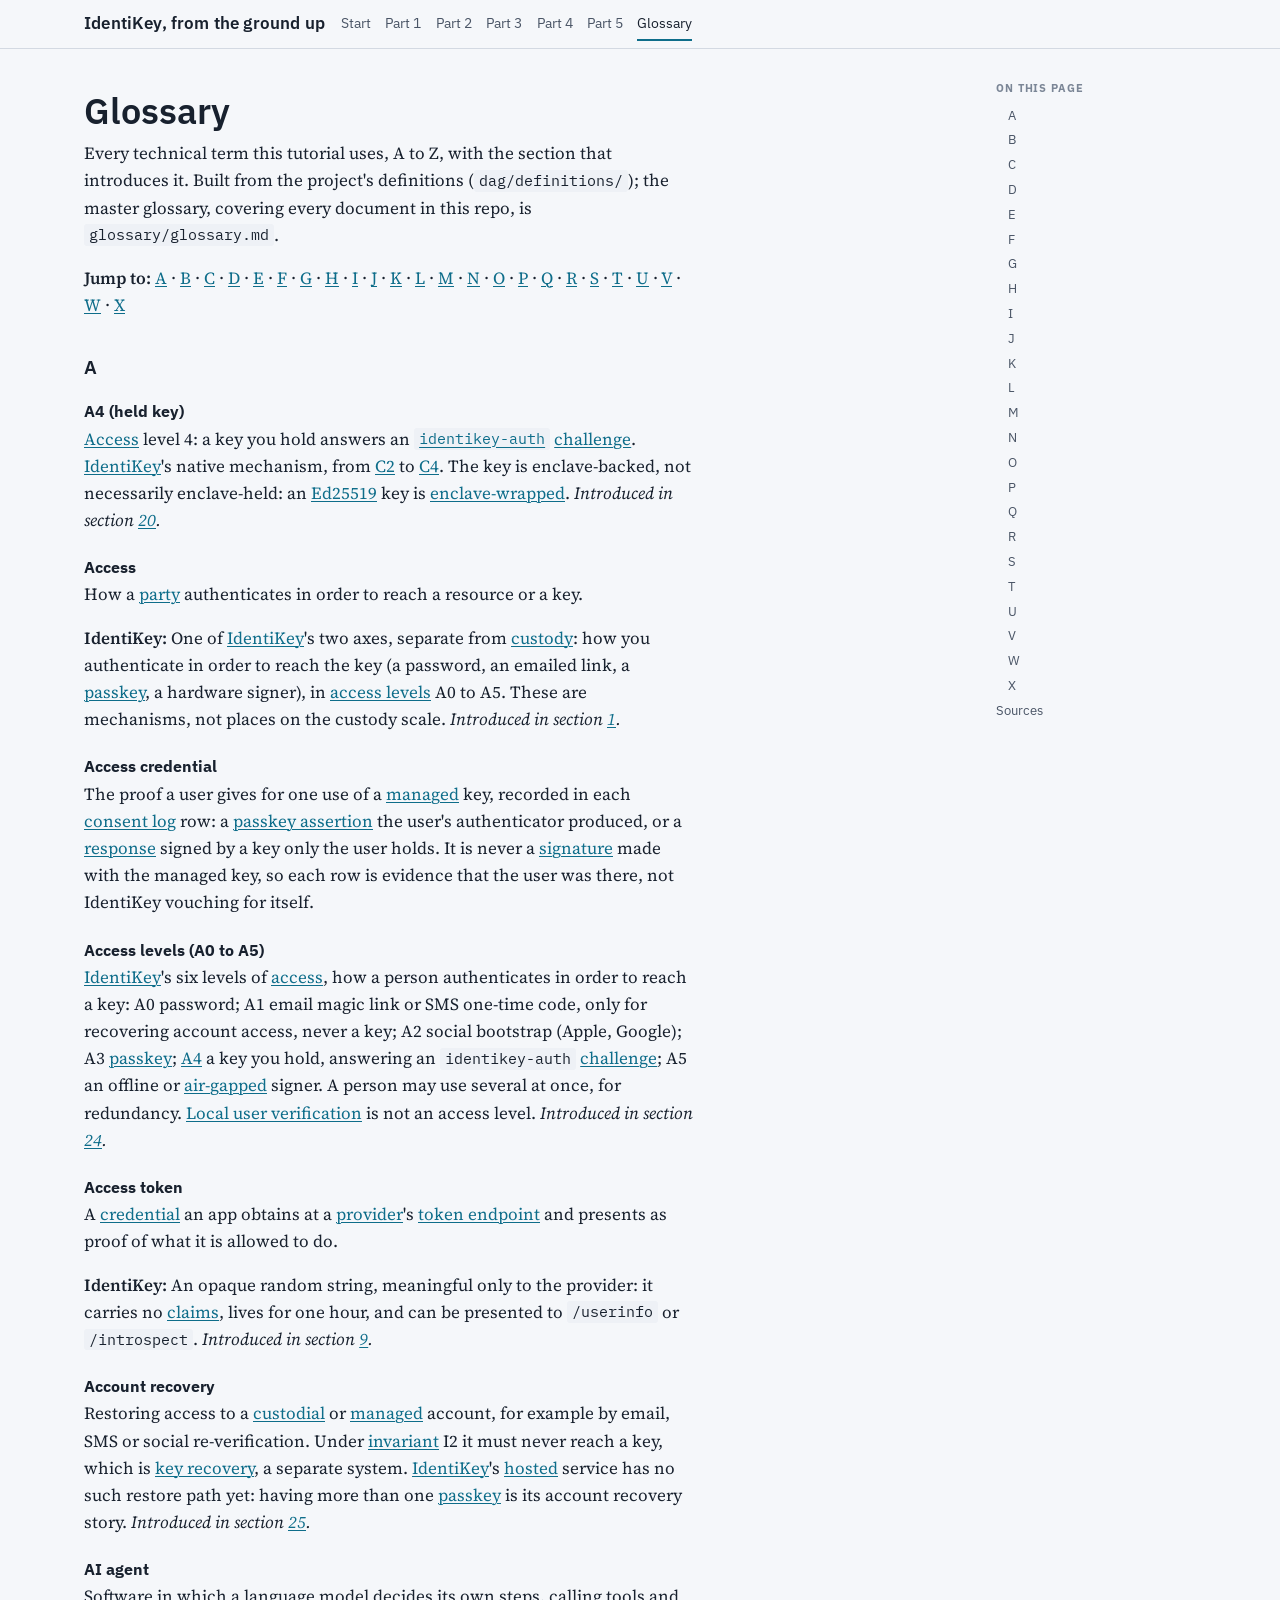
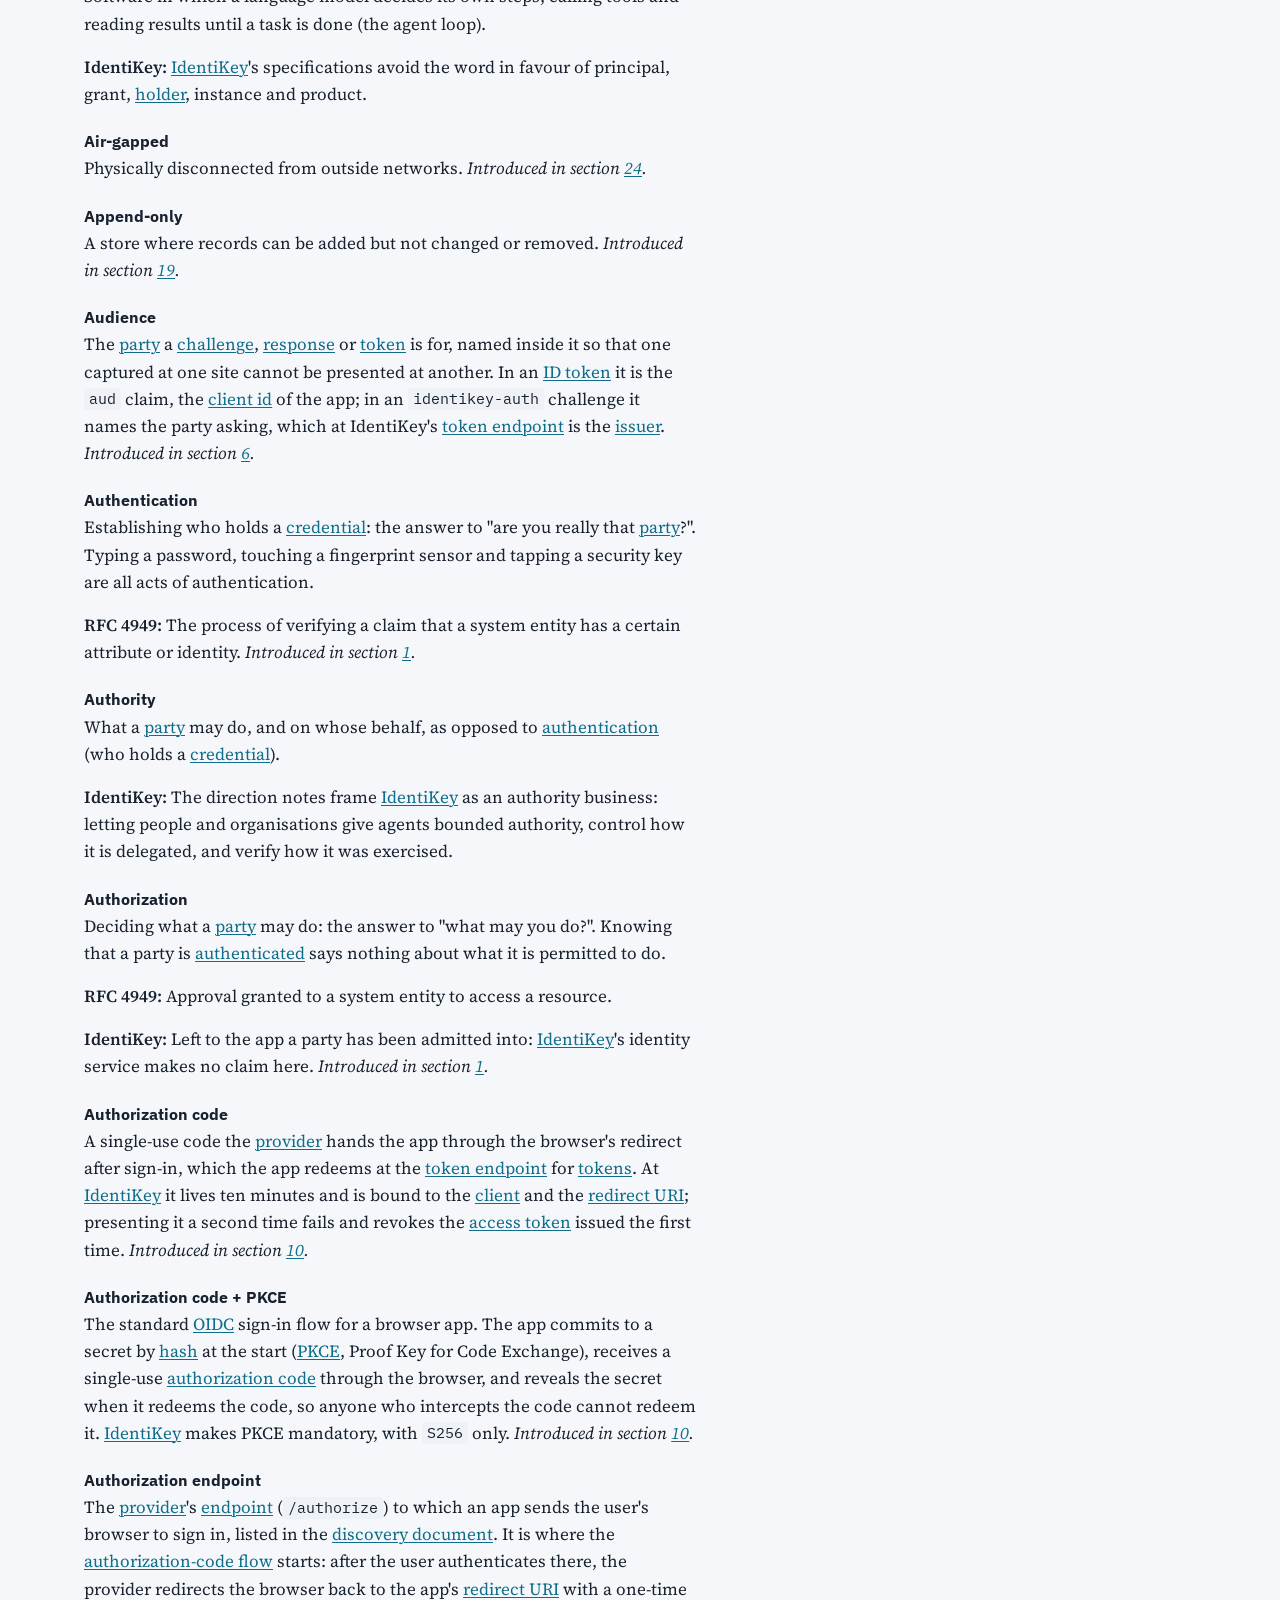
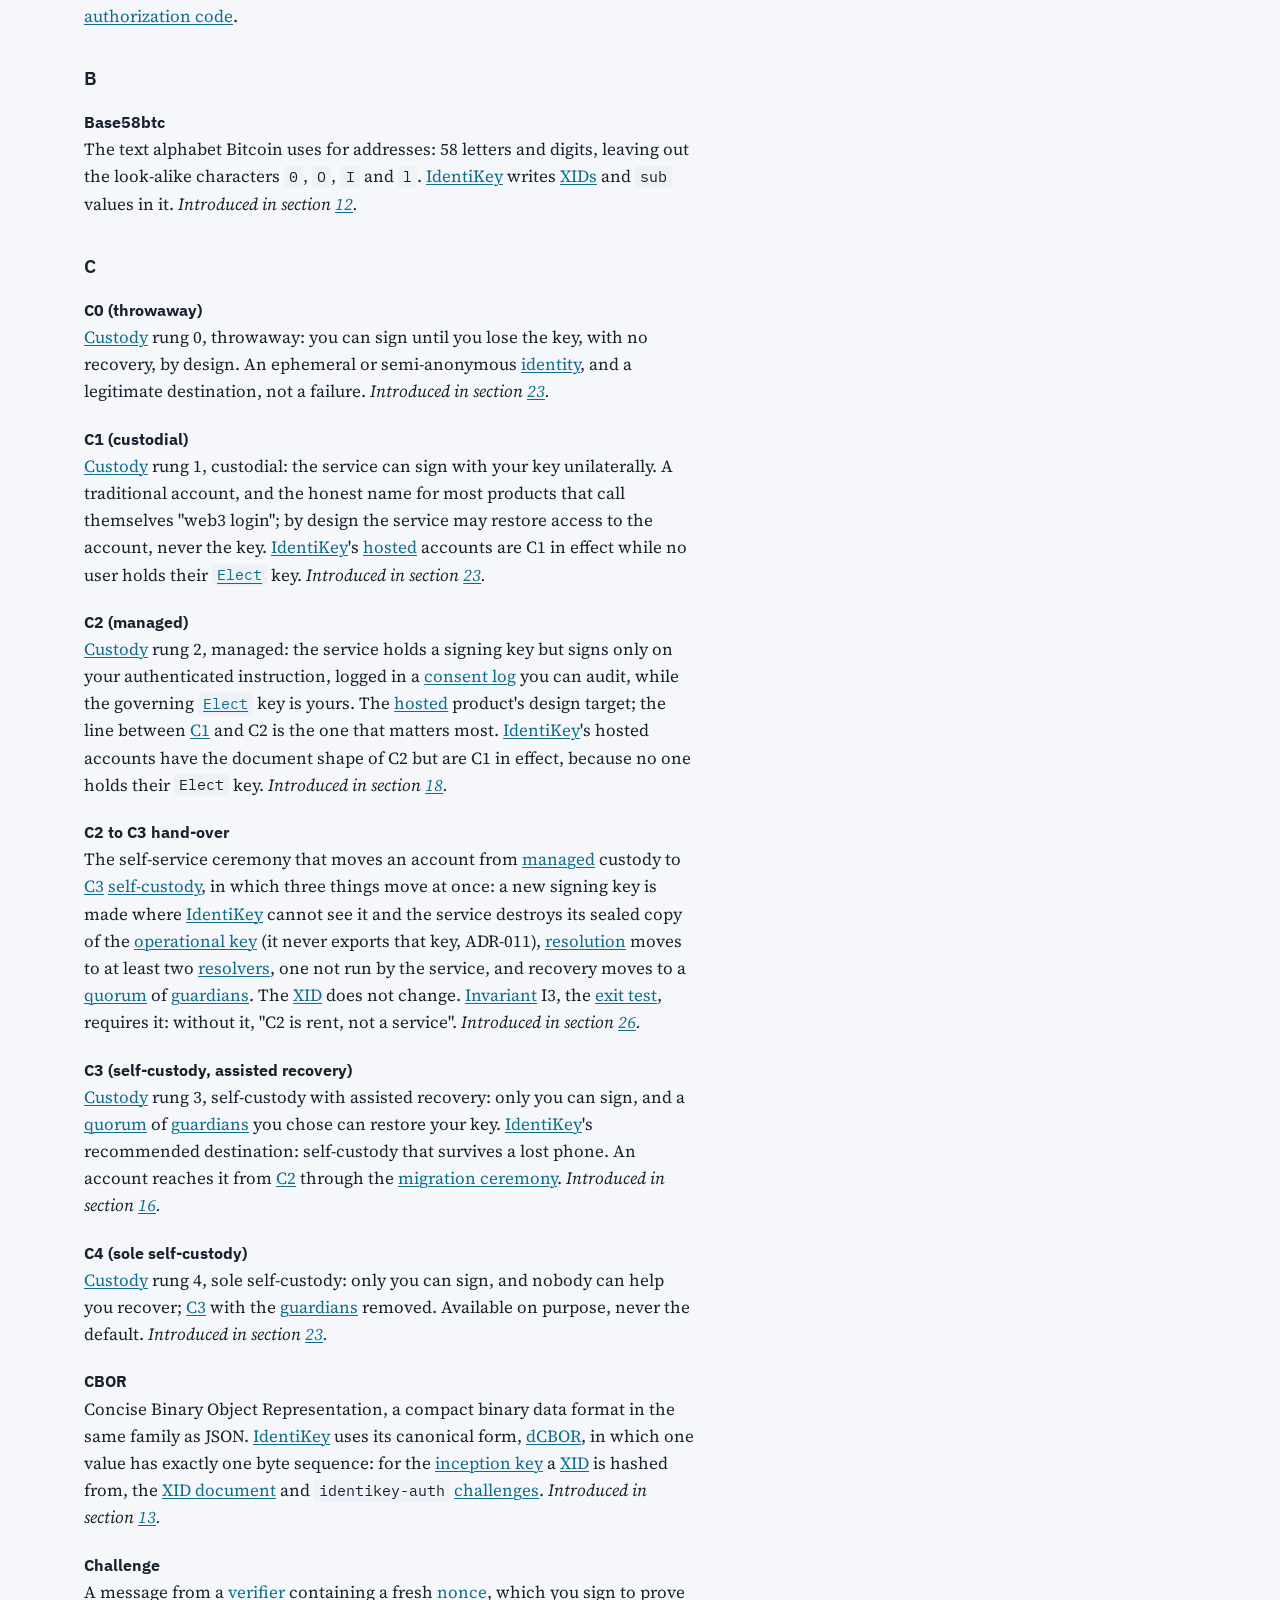
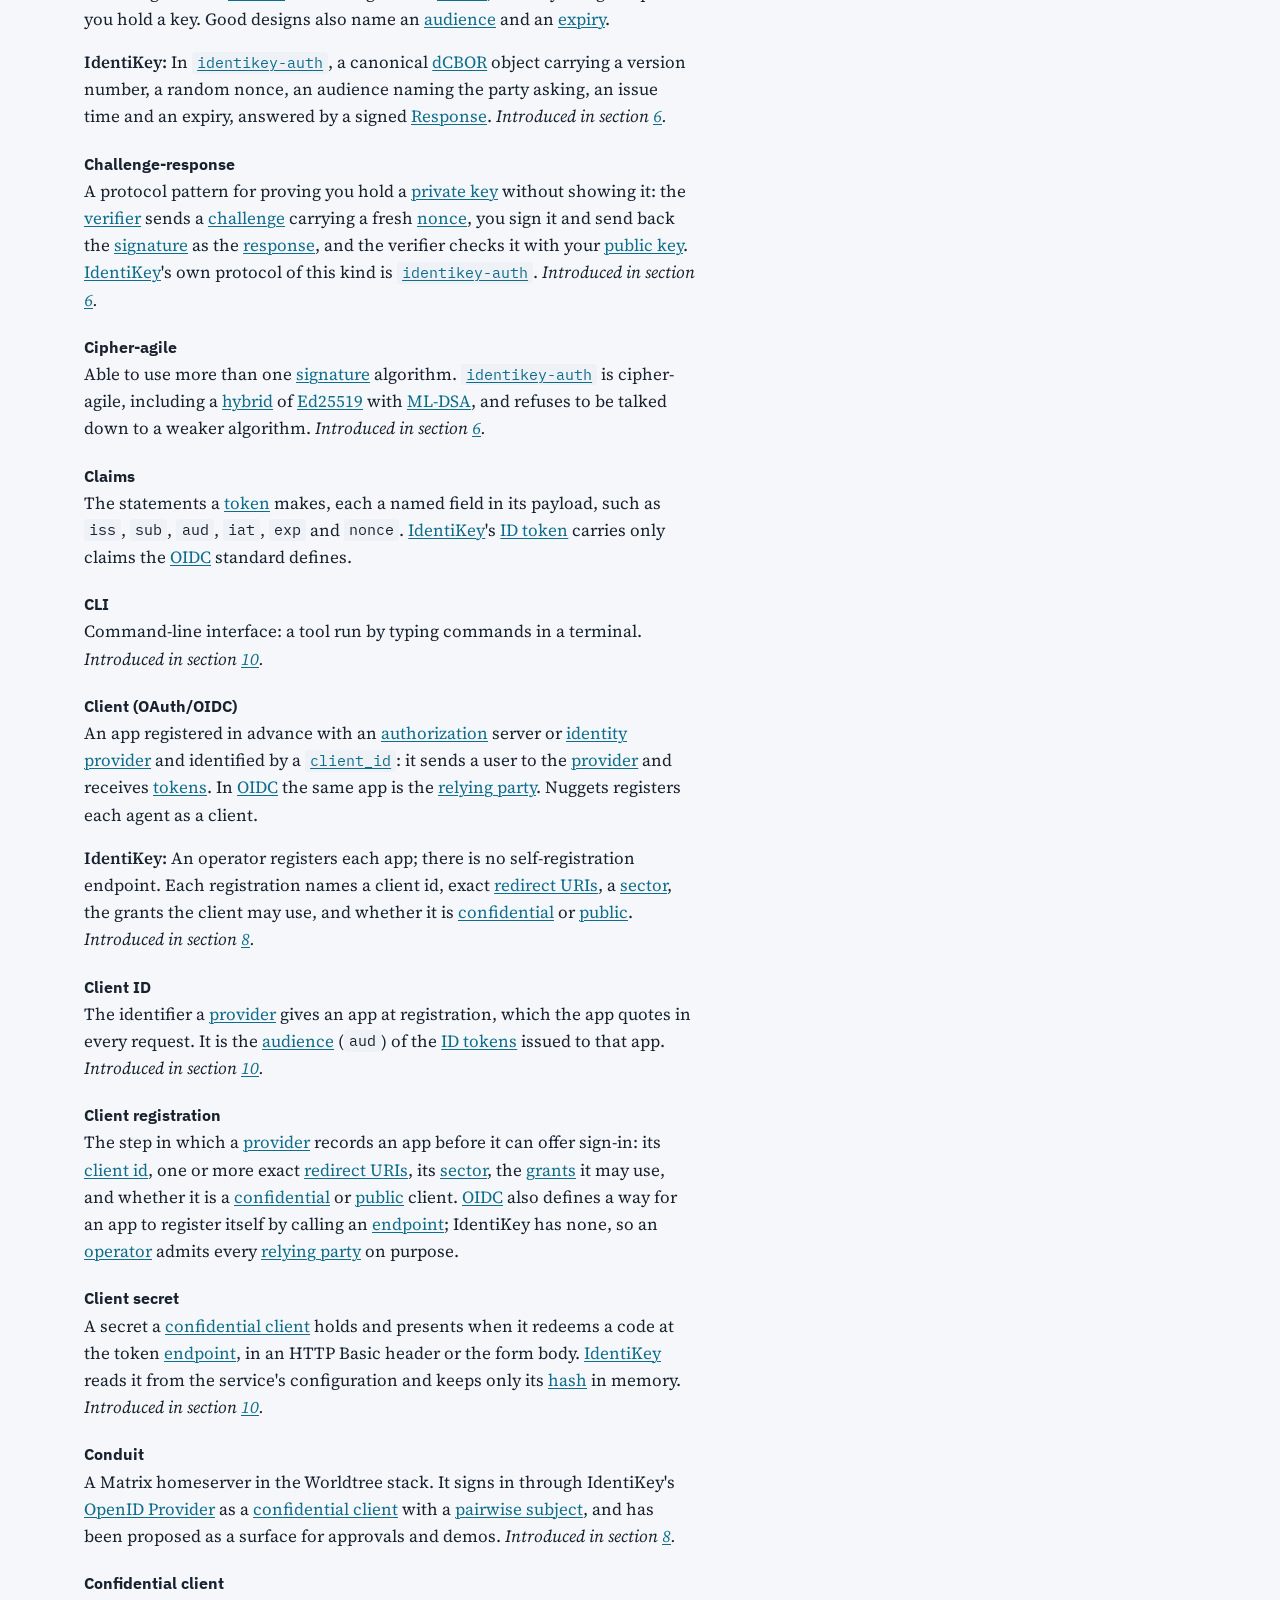
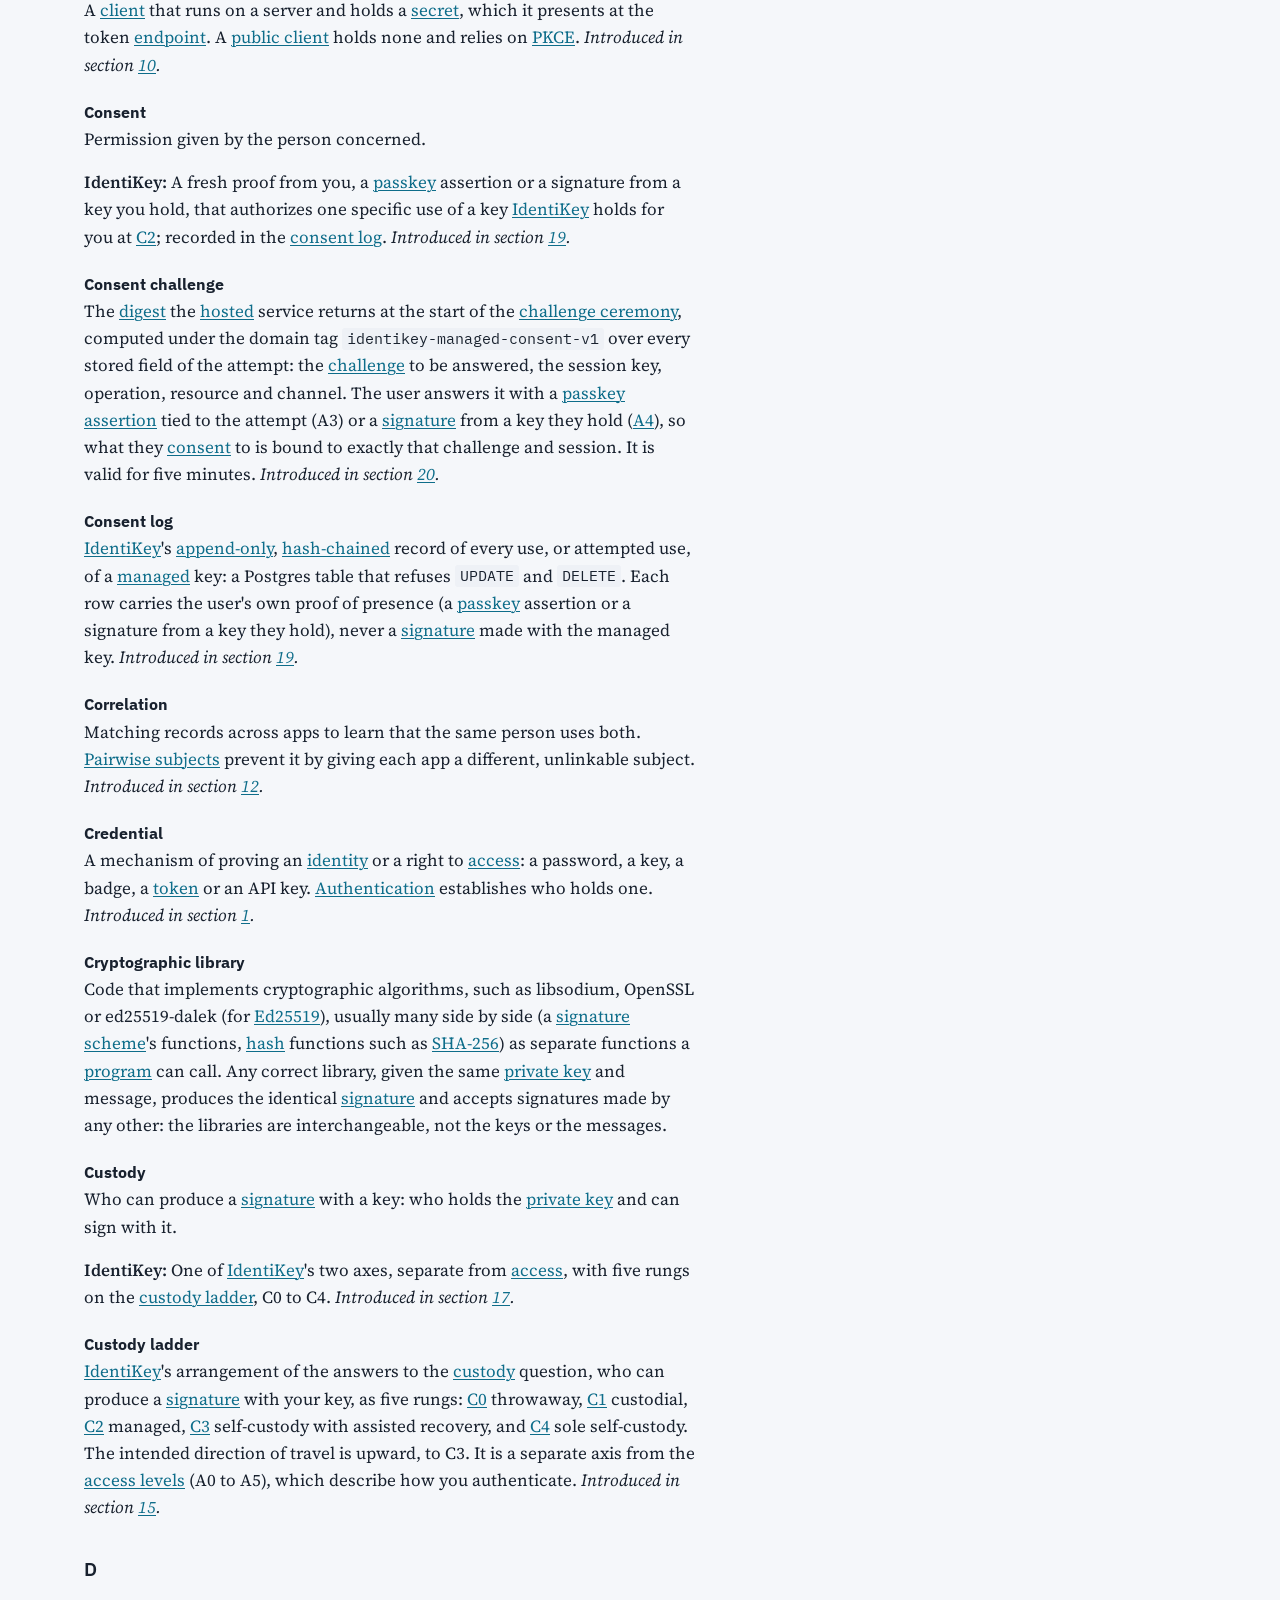
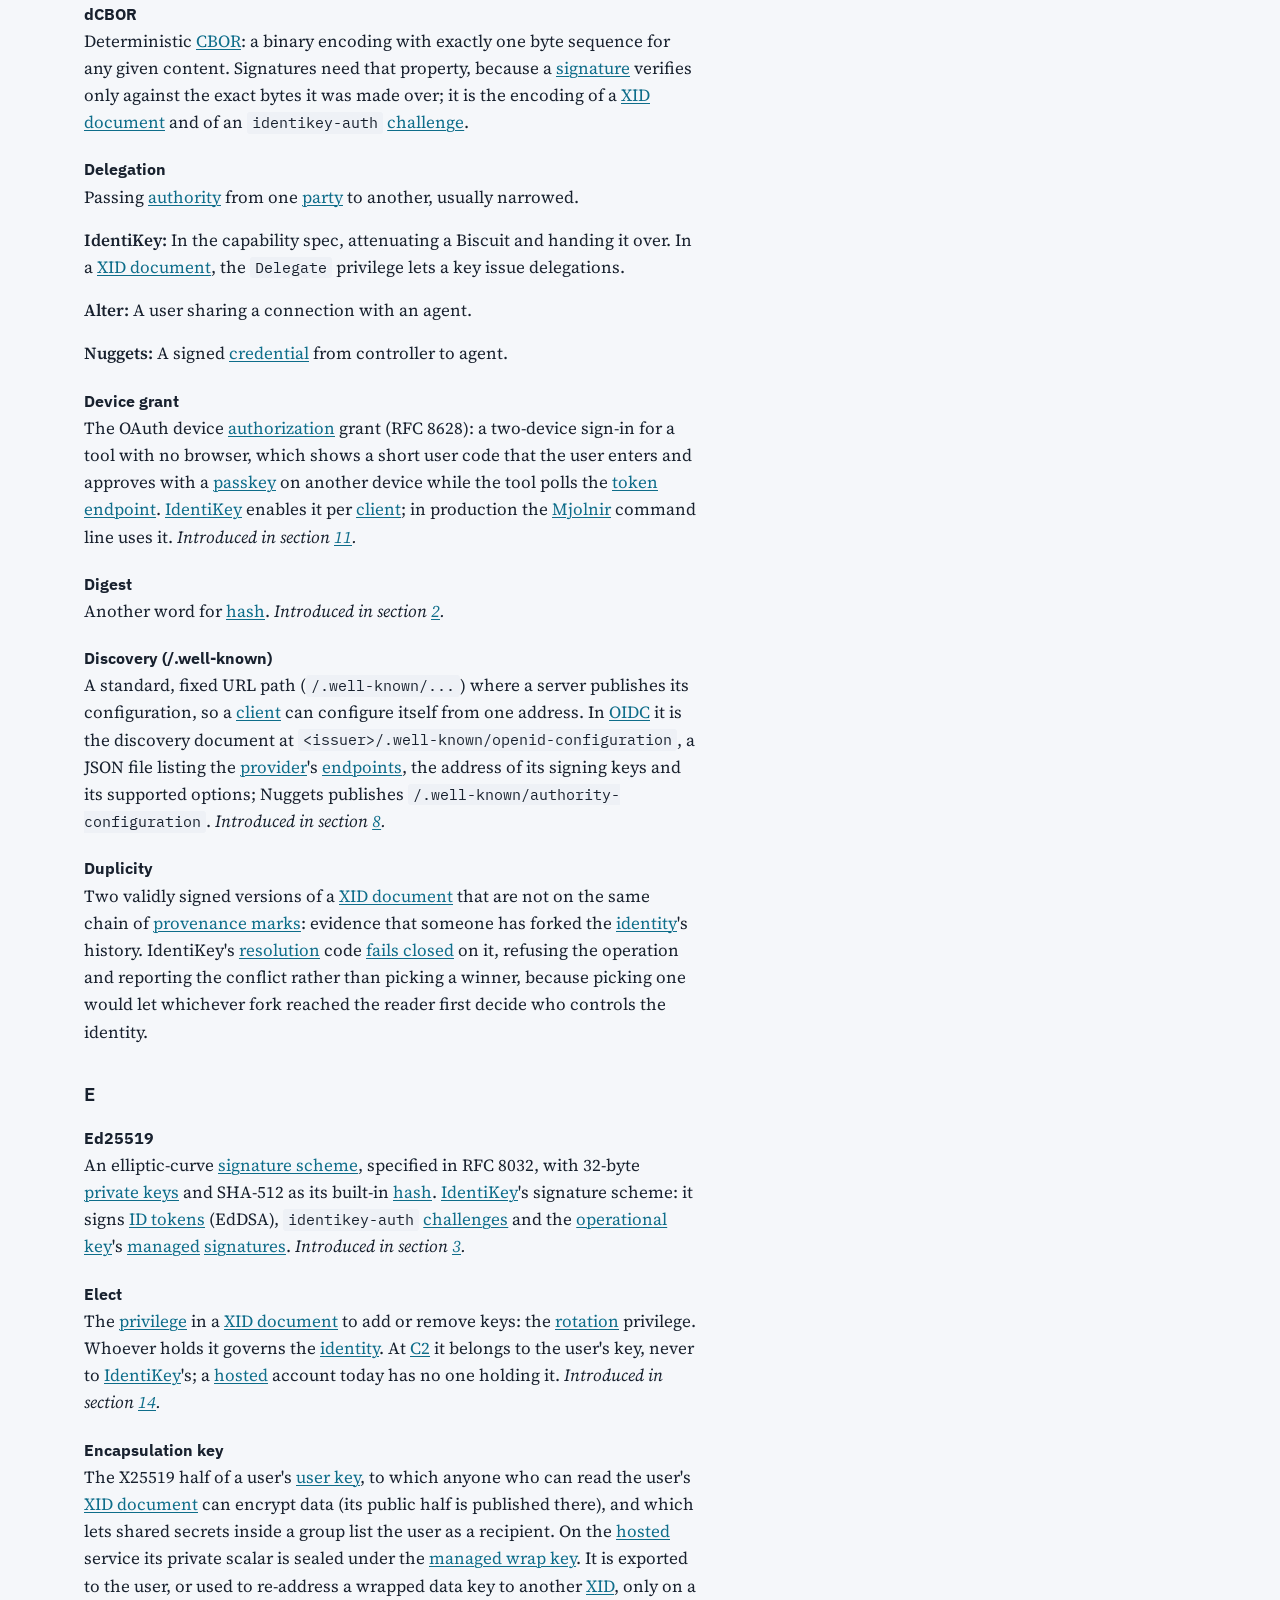
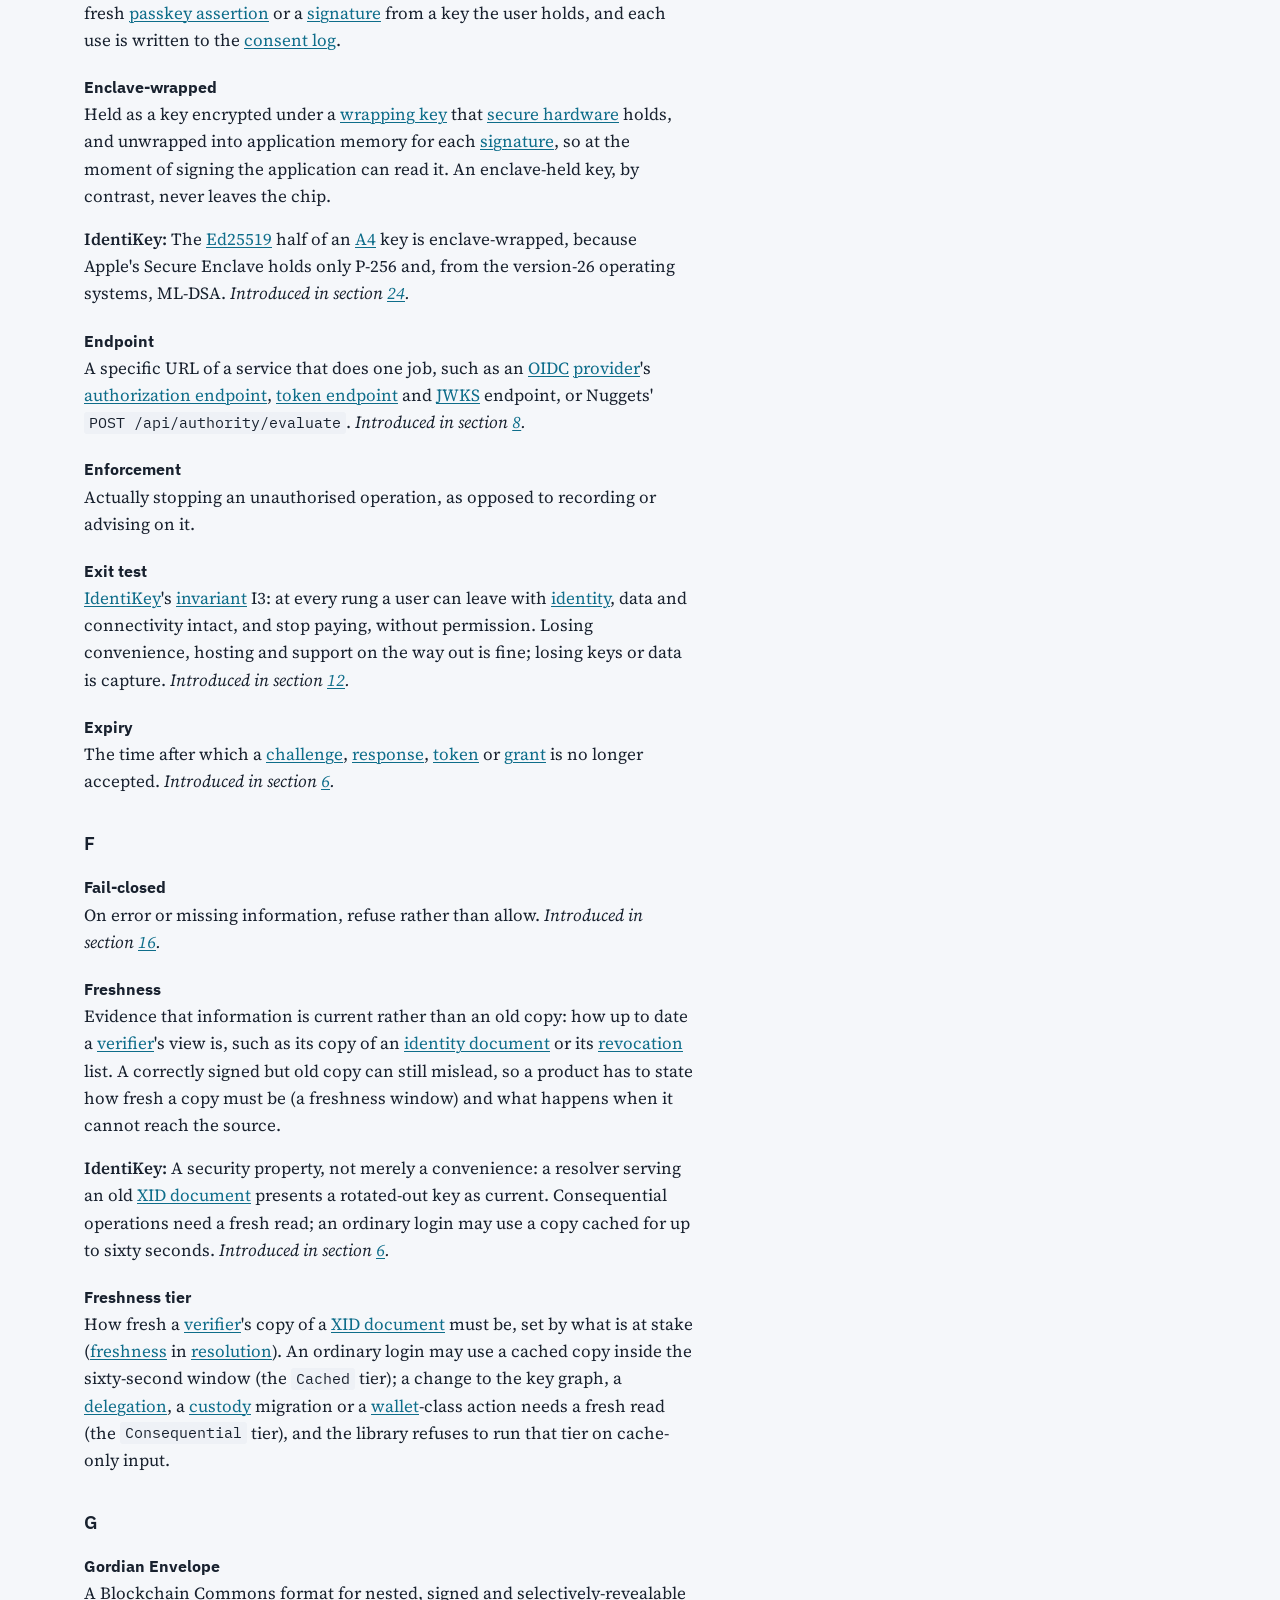
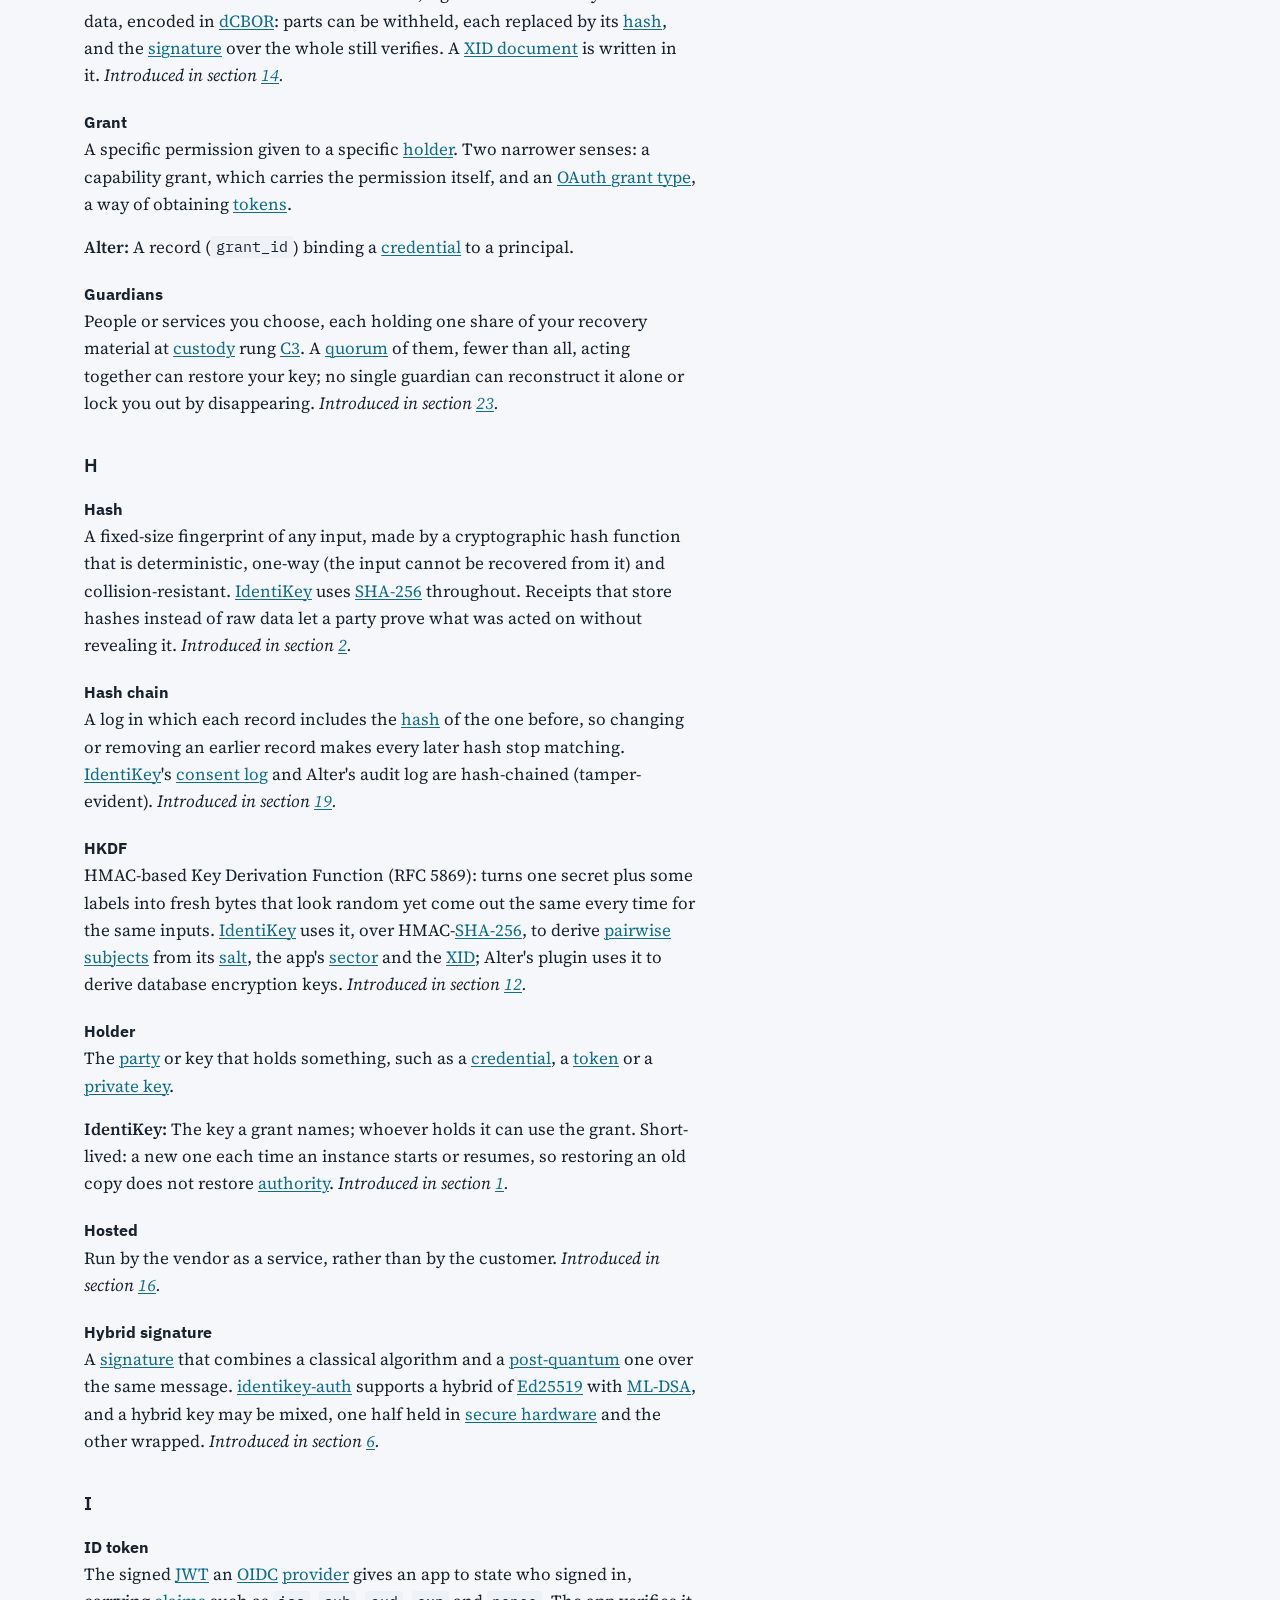
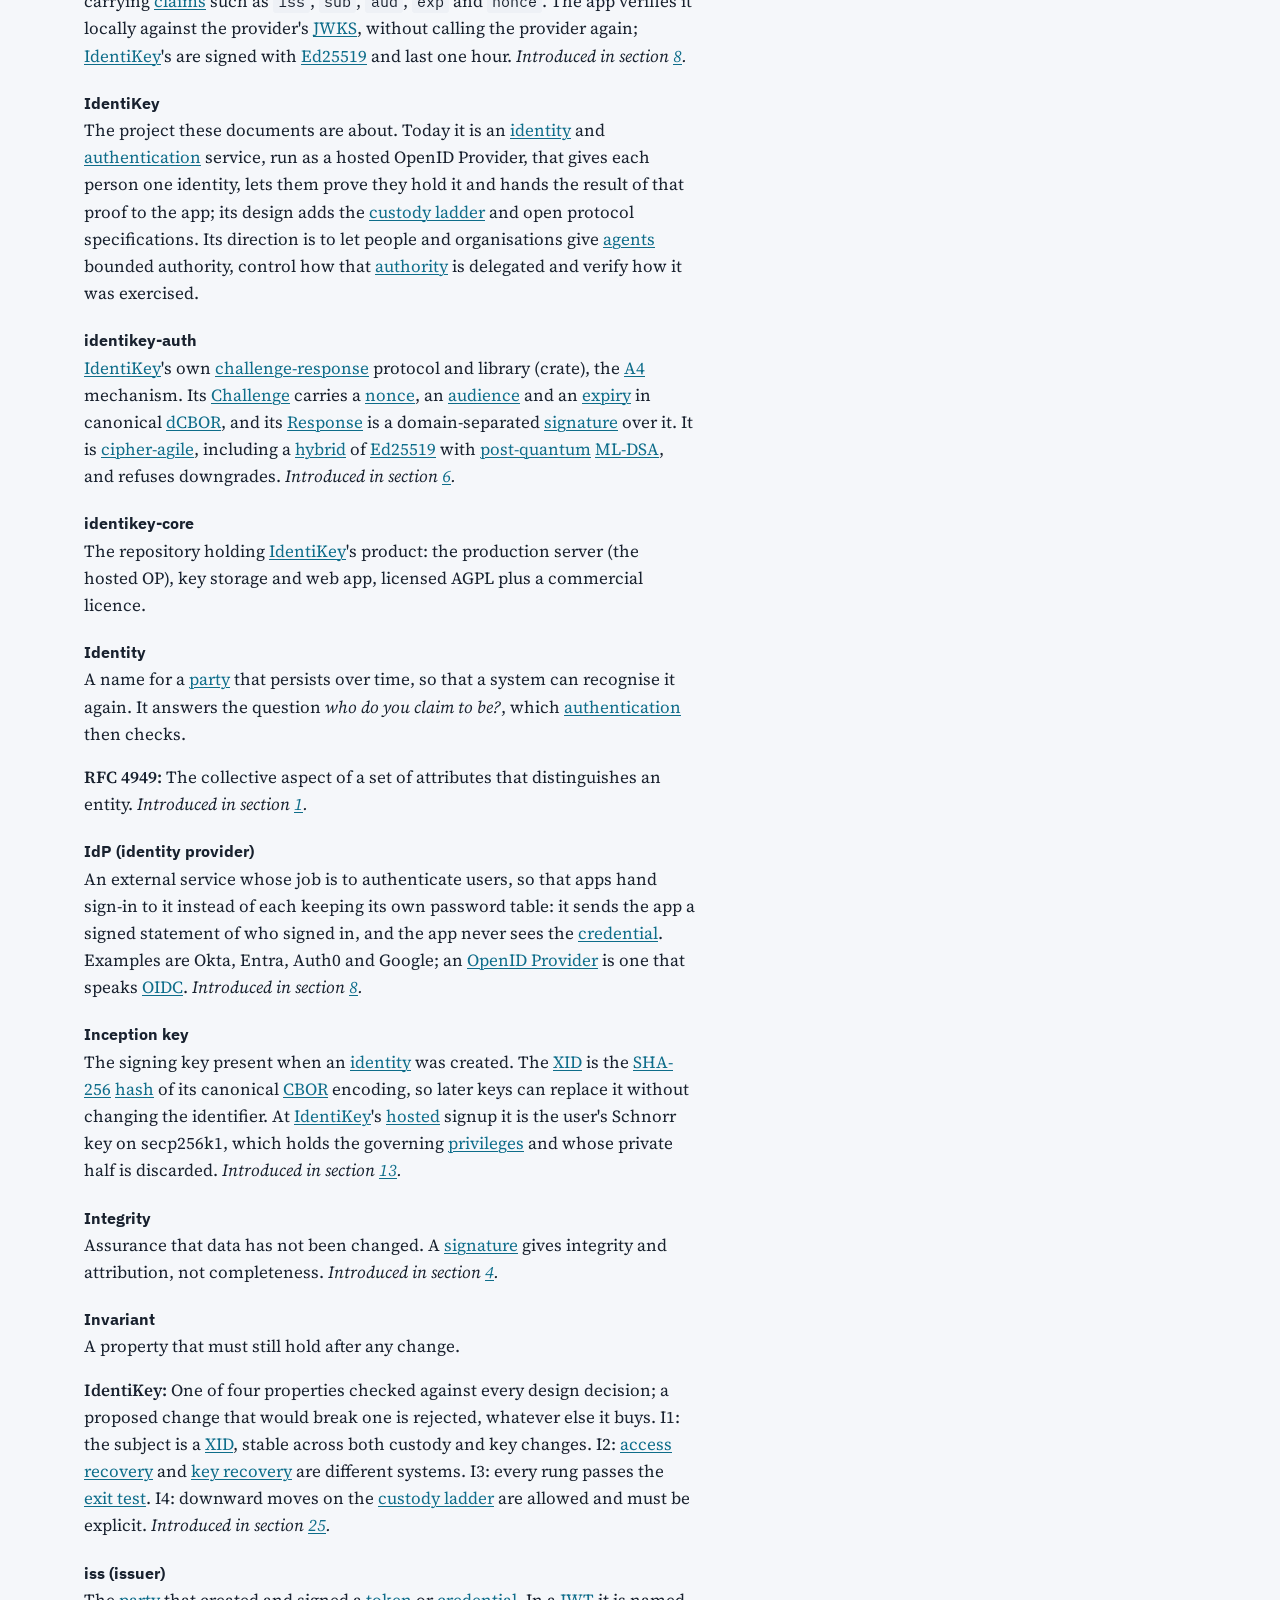
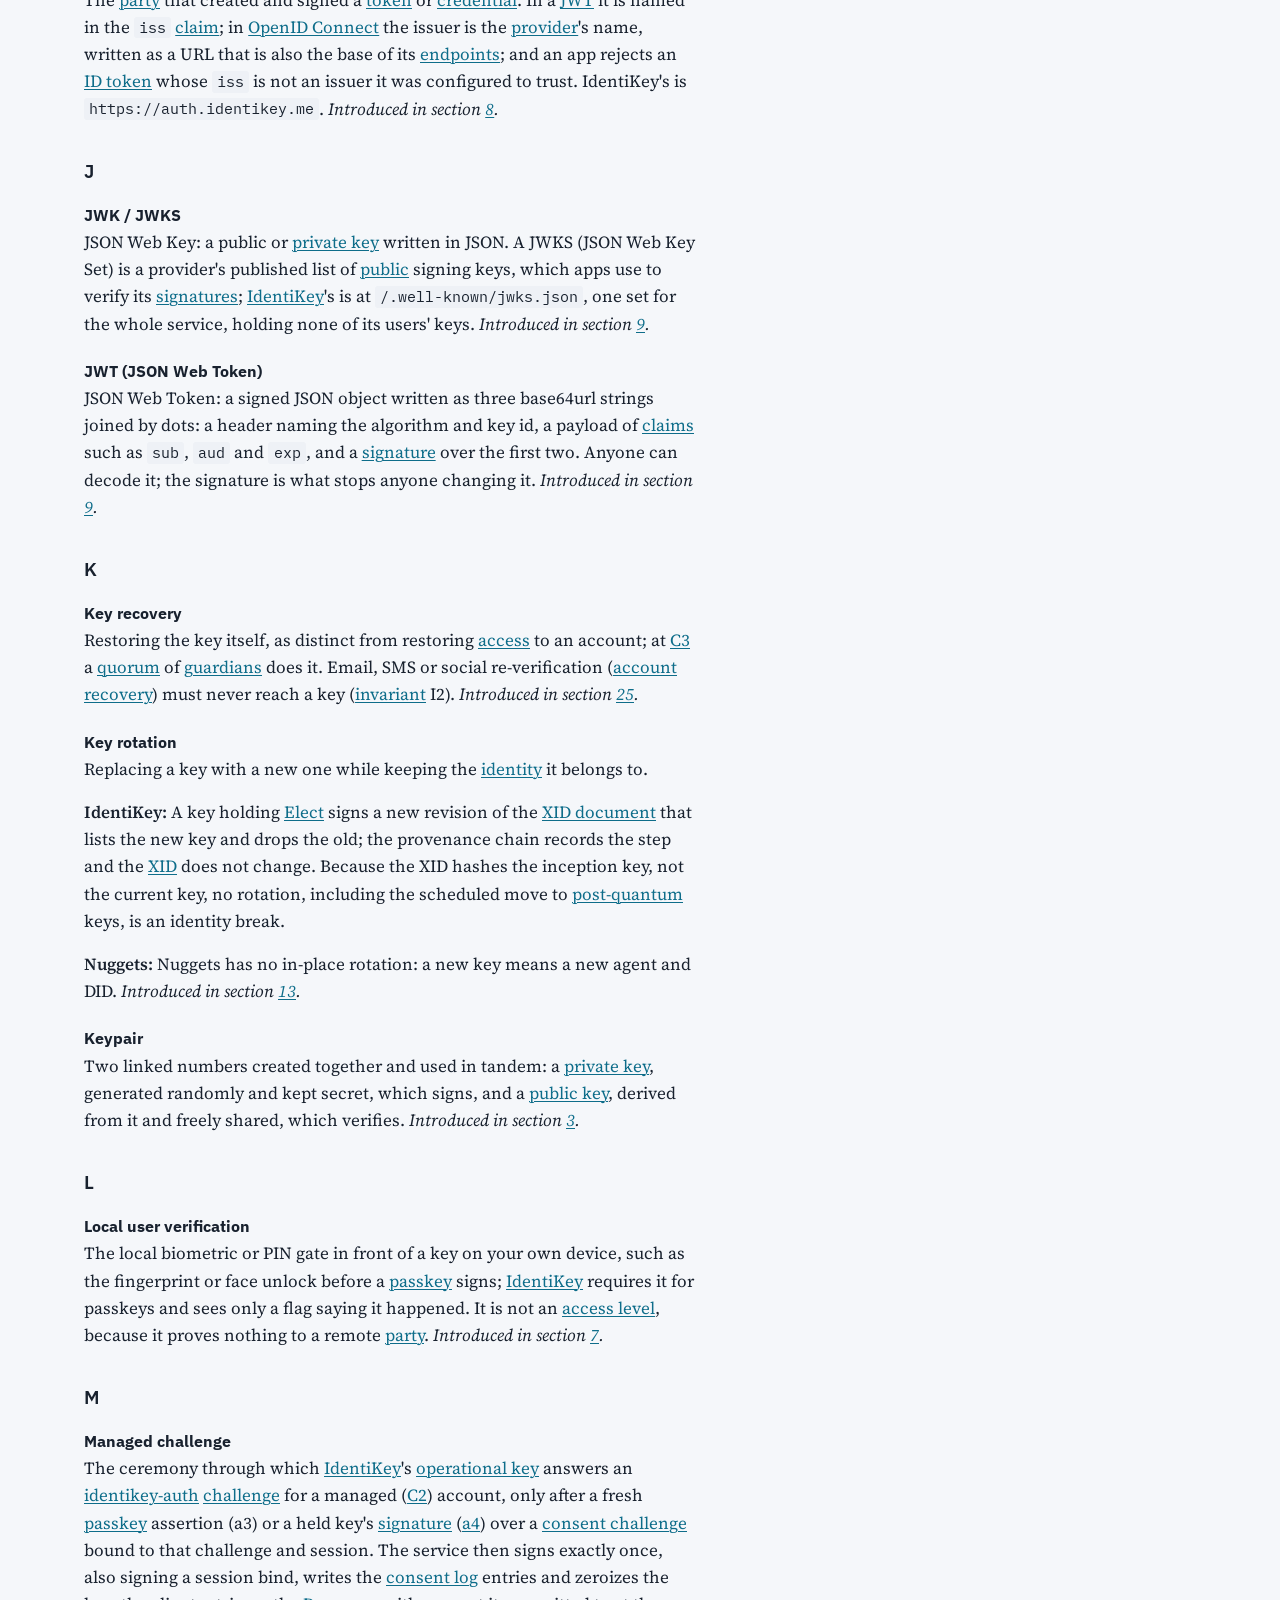
==== glossary.html @ bea27c49 "Publish the web edition (source commit 5e50889)" ====
<!doctype html>
<html lang="en">
<head>
<meta charset="utf-8">
<meta name="viewport" content="width=device-width, initial-scale=1, viewport-fit=cover">
<title>Glossary and sources · IdentiKey tutorial</title>
<link rel="preconnect" href="https://fonts.googleapis.com">
<link rel="stylesheet" href="https://fonts.googleapis.com/css2?family=IBM+Plex+Sans:wght@400;600&family=IBM+Plex+Mono:wght@400;600&family=Source+Serif+4:ital,opsz,wght@0,8..60,400;0,8..60,600;1,8..60,400&display=swap">
<link rel="stylesheet" href="assets/style.css">
</head>
<body>
<header class="topbar"><div class="topbar-inner"><a class="brand" href="index.html"><span class="brand-long">IdentiKey, from the ground up</span><span class="brand-short">IdentiKey</span></a><nav aria-label="Parts"><a href="index.html">Start</a><a href="part1.html">Part 1</a><a href="part2.html">Part 2</a><a href="part3.html">Part 3</a><a href="part4.html">Part 4</a><a href="part5.html">Part 5</a><a href="glossary.html" aria-current="page">Glossary</a></nav></div></header>
<div class="page">
<main class="prose">
<h1 id="glossary">Glossary</h1>
<p>Every technical term this tutorial uses, A to Z, with the section that introduces it. Built from the project's definitions (<code>dag/definitions/</code>); the master glossary, covering every document in this repo, is <code>glossary/glossary.md</code>.</p>
<p><strong>Jump to:</strong> <a href="glossary.html#a">A</a> · <a href="glossary.html#b">B</a> · <a href="glossary.html#c">C</a> · <a href="glossary.html#d">D</a> · <a href="glossary.html#e">E</a> · <a href="glossary.html#f">F</a> · <a href="glossary.html#g">G</a> · <a href="glossary.html#h">H</a> · <a href="glossary.html#i">I</a> · <a href="glossary.html#j">J</a> · <a href="glossary.html#k">K</a> · <a href="glossary.html#l">L</a> · <a href="glossary.html#m">M</a> · <a href="glossary.html#n">N</a> · <a href="glossary.html#o">O</a> · <a href="glossary.html#p">P</a> · <a href="glossary.html#q">Q</a> · <a href="glossary.html#r">R</a> · <a href="glossary.html#s">S</a> · <a href="glossary.html#t">T</a> · <a href="glossary.html#u">U</a> · <a href="glossary.html#v">V</a> · <a href="glossary.html#w">W</a> · <a href="glossary.html#x">X</a></p>
<h3 id="a">A</h3>
<h4 id="a4-held-key">A4 (held key)</h4>
<p><a href="#access">Access</a> level 4: a key you hold answers an <a href="#identikey-auth"><code>identikey-auth</code></a> <a href="#challenge">challenge</a>. <a href="#identikey">IdentiKey</a>'s native mechanism, from <a href="#c2-managed">C2</a> to <a href="#c4-sole-self-custody">C4</a>. The key is enclave-backed, not necessarily enclave-held: an <a href="#ed25519">Ed25519</a> key is <a href="#enclave-wrapped">enclave-wrapped</a>. <em>Introduced in section <a href="part4.html#s20">20</a>.</em></p>
<h4 id="access">Access</h4>
<p>How a <a href="#party">party</a> authenticates in order to reach a resource or a key.</p>
<p><strong>IdentiKey:</strong> One of <a href="#identikey">IdentiKey</a>'s two axes, separate from <a href="#custody">custody</a>: how you authenticate in order to reach the key (a password, an emailed link, a <a href="#passkey">passkey</a>, a hardware signer), in <a href="#access-levels-a0-to-a5">access levels</a> A0 to A5. These are mechanisms, not places on the custody scale. <em>Introduced in section <a href="part1.html#s1">1</a>.</em></p>
<h4 id="access-credential">Access credential</h4>
<p>The proof a user gives for one use of a <a href="#c2-managed">managed</a> key, recorded in each <a href="#consent-log">consent log</a> row: a <a href="#passkey-assertion">passkey assertion</a> the user's authenticator produced, or a <a href="#response">response</a> signed by a key only the user holds. It is never a <a href="#signature">signature</a> made with the managed key, so each row is evidence that the user was there, not IdentiKey vouching for itself.</p>
<h4 id="access-levels-a0-to-a5">Access levels (A0 to A5)</h4>
<p><a href="#identikey">IdentiKey</a>'s six levels of <a href="#access">access</a>, how a person authenticates in order to reach a key: A0 password; A1 email magic link or SMS one-time code, only for recovering account access, never a key; A2 social bootstrap (Apple, Google); A3 <a href="#passkey">passkey</a>; <a href="#a4-held-key">A4</a> a key you hold, answering an <code>identikey-auth</code> <a href="#challenge">challenge</a>; A5 an offline or <a href="#air-gapped">air-gapped</a> signer. A person may use several at once, for redundancy. <a href="#local-user-verification">Local user verification</a> is not an access level. <em>Introduced in section <a href="part5.html#s24">24</a>.</em></p>
<h4 id="access-token">Access token</h4>
<p>A <a href="#credential">credential</a> an app obtains at a <a href="#op-openid-provider">provider</a>'s <a href="#token-endpoint">token endpoint</a> and presents as proof of what it is allowed to do.</p>
<p><strong>IdentiKey:</strong> An opaque random string, meaningful only to the provider: it carries no <a href="#claims">claims</a>, lives for one hour, and can be presented to <code>/userinfo</code> or <code>/introspect</code>. <em>Introduced in section <a href="part2.html#s9">9</a>.</em></p>
<h4 id="account-recovery">Account recovery</h4>
<p>Restoring access to a <a href="#c1-custodial">custodial</a> or <a href="#c2-managed">managed</a> account, for example by email, SMS or social re-verification. Under <a href="#invariant">invariant</a> I2 it must never reach a key, which is <a href="#key-recovery">key recovery</a>, a separate system. <a href="#identikey">IdentiKey</a>'s <a href="#hosted">hosted</a> service has no such restore path yet: having more than one <a href="#passkey">passkey</a> is its account recovery story. <em>Introduced in section <a href="part5.html#s25">25</a>.</em></p>
<h4 id="ai-agent">AI agent</h4>
<p>Software in which a language model decides its own steps, calling tools and reading results until a task is done (the agent loop).</p>
<p><strong>IdentiKey:</strong> <a href="#identikey">IdentiKey</a>'s specifications avoid the word in favour of principal, grant, <a href="#holder">holder</a>, instance and product.</p>
<h4 id="air-gapped">Air-gapped</h4>
<p>Physically disconnected from outside networks. <em>Introduced in section <a href="part5.html#s24">24</a>.</em></p>
<h4 id="append-only">Append-only</h4>
<p>A store where records can be added but not changed or removed. <em>Introduced in section <a href="part4.html#s19">19</a>.</em></p>
<h4 id="audience">Audience</h4>
<p>The <a href="#party">party</a> a <a href="#challenge">challenge</a>, <a href="#response">response</a> or <a href="#token">token</a> is for, named inside it so that one captured at one site cannot be presented at another. In an <a href="#id-token">ID token</a> it is the <code>aud</code> claim, the <a href="#client-id">client id</a> of the app; in an <code>identikey-auth</code> challenge it names the party asking, which at IdentiKey's <a href="#token-endpoint">token endpoint</a> is the <a href="#iss-issuer">issuer</a>. <em>Introduced in section <a href="part1.html#s6">6</a>.</em></p>
<h4 id="authentication">Authentication</h4>
<p>Establishing who holds a <a href="#credential">credential</a>: the answer to "are you really that <a href="#party">party</a>?". Typing a password, touching a fingerprint sensor and tapping a security key are all acts of authentication.</p>
<p><strong>RFC 4949:</strong> The process of verifying a claim that a system entity has a certain attribute or identity. <em>Introduced in section <a href="part1.html#s1">1</a>.</em></p>
<h4 id="authority">Authority</h4>
<p>What a <a href="#party">party</a> may do, and on whose behalf, as opposed to <a href="#authentication">authentication</a> (who holds a <a href="#credential">credential</a>).</p>
<p><strong>IdentiKey:</strong> The direction notes frame <a href="#identikey">IdentiKey</a> as an authority business: letting people and organisations give agents bounded authority, control how it is delegated, and verify how it was exercised.</p>
<h4 id="authorization">Authorization</h4>
<p>Deciding what a <a href="#party">party</a> may do: the answer to "what may you do?". Knowing that a party is <a href="#authentication">authenticated</a> says nothing about what it is permitted to do.</p>
<p><strong>RFC 4949:</strong> Approval granted to a system entity to access a resource.</p>
<p><strong>IdentiKey:</strong> Left to the app a party has been admitted into: <a href="#identikey">IdentiKey</a>'s identity service makes no claim here. <em>Introduced in section <a href="part1.html#s1">1</a>.</em></p>
<h4 id="authorization-code">Authorization code</h4>
<p>A single-use code the <a href="#op-openid-provider">provider</a> hands the app through the browser's redirect after sign-in, which the app redeems at the <a href="#token-endpoint">token endpoint</a> for <a href="#token">tokens</a>. At <a href="#identikey">IdentiKey</a> it lives ten minutes and is bound to the <a href="#client-oauthoidc">client</a> and the <a href="#redirect-uri">redirect URI</a>; presenting it a second time fails and revokes the <a href="#access-token">access token</a> issued the first time. <em>Introduced in section <a href="part2.html#s10">10</a>.</em></p>
<h4 id="authorization-code--pkce">Authorization code + PKCE</h4>
<p>The standard <a href="#oidc-openid-connect">OIDC</a> sign-in flow for a browser app. The app commits to a secret by <a href="#hash">hash</a> at the start (<a href="#pkce">PKCE</a>, Proof Key for Code Exchange), receives a single-use <a href="#authorization-code">authorization code</a> through the browser, and reveals the secret when it redeems the code, so anyone who intercepts the code cannot redeem it. <a href="#identikey">IdentiKey</a> makes PKCE mandatory, with <code>S256</code> only. <em>Introduced in section <a href="part2.html#s10">10</a>.</em></p>
<h4 id="authorization-endpoint">Authorization endpoint</h4>
<p>The <a href="#op-openid-provider">provider</a>'s <a href="#endpoint">endpoint</a> (<code>/authorize</code>) to which an app sends the user's browser to sign in, listed in the <a href="#discovery-well-known">discovery document</a>. It is where the <a href="#authorization-code--pkce">authorization-code flow</a> starts: after the user authenticates there, the provider redirects the browser back to the app's <a href="#redirect-uri">redirect URI</a> with a one-time <a href="#authorization-code">authorization code</a>.</p>
<h3 id="b">B</h3>
<h4 id="base58btc">Base58btc</h4>
<p>The text alphabet Bitcoin uses for addresses: 58 letters and digits, leaving out the look-alike characters <code>0</code>, <code>O</code>, <code>I</code> and <code>l</code>. <a href="#identikey">IdentiKey</a> writes <a href="#xid">XIDs</a> and <code>sub</code> values in it. <em>Introduced in section <a href="part2.html#s12">12</a>.</em></p>
<h3 id="c">C</h3>
<h4 id="c0-throwaway">C0 (throwaway)</h4>
<p><a href="#custody">Custody</a> rung 0, throwaway: you can sign until you lose the key, with no recovery, by design. An ephemeral or semi-anonymous <a href="#identity">identity</a>, and a legitimate destination, not a failure. <em>Introduced in section <a href="part5.html#s23">23</a>.</em></p>
<h4 id="c1-custodial">C1 (custodial)</h4>
<p><a href="#custody">Custody</a> rung 1, custodial: the service can sign with your key unilaterally. A traditional account, and the honest name for most products that call themselves "web3 login"; by design the service may restore access to the account, never the key. <a href="#identikey">IdentiKey</a>'s <a href="#hosted">hosted</a> accounts are C1 in effect while no user holds their <a href="#elect"><code>Elect</code></a> key. <em>Introduced in section <a href="part5.html#s23">23</a>.</em></p>
<h4 id="c2-managed">C2 (managed)</h4>
<p><a href="#custody">Custody</a> rung 2, managed: the service holds a signing key but signs only on your authenticated instruction, logged in a <a href="#consent-log">consent log</a> you can audit, while the governing <a href="#elect"><code>Elect</code></a> key is yours. The <a href="#hosted">hosted</a> product's design target; the line between <a href="#c1-custodial">C1</a> and C2 is the one that matters most. <a href="#identikey">IdentiKey</a>'s hosted accounts have the document shape of C2 but are C1 in effect, because no one holds their <code>Elect</code> key. <em>Introduced in section <a href="part4.html#s18">18</a>.</em></p>
<h4 id="c2-to-c3-hand-over">C2 to C3 hand-over</h4>
<p>The self-service ceremony that moves an account from <a href="#c2-managed">managed</a> custody to <a href="#c3-self-custody-assisted-recovery">C3</a> <a href="#self-custody">self-custody</a>, in which three things move at once: a new signing key is made where <a href="#identikey">IdentiKey</a> cannot see it and the service destroys its sealed copy of the <a href="#operational-key">operational key</a> (it never exports that key, ADR-011), <a href="#xid-resolution">resolution</a> moves to at least two <a href="#resolver">resolvers</a>, one not run by the service, and recovery moves to a <a href="#quorum">quorum</a> of <a href="#guardians">guardians</a>. The <a href="#xid">XID</a> does not change. <a href="#invariant">Invariant</a> I3, the <a href="#exit-test">exit test</a>, requires it: without it, "C2 is rent, not a service". <em>Introduced in section <a href="part5.html#s26">26</a>.</em></p>
<h4 id="c3-self-custody-assisted-recovery">C3 (self-custody, assisted recovery)</h4>
<p><a href="#custody">Custody</a> rung 3, self-custody with assisted recovery: only you can sign, and a <a href="#quorum">quorum</a> of <a href="#guardians">guardians</a> you chose can restore your key. <a href="#identikey">IdentiKey</a>'s recommended destination: self-custody that survives a lost phone. An account reaches it from <a href="#c2-managed">C2</a> through the <a href="#c2-to-c3-hand-over">migration ceremony</a>. <em>Introduced in section <a href="part3.html#s16">16</a>.</em></p>
<h4 id="c4-sole-self-custody">C4 (sole self-custody)</h4>
<p><a href="#custody">Custody</a> rung 4, sole self-custody: only you can sign, and nobody can help you recover; <a href="#c3-self-custody-assisted-recovery">C3</a> with the <a href="#guardians">guardians</a> removed. Available on purpose, never the default. <em>Introduced in section <a href="part5.html#s23">23</a>.</em></p>
<h4 id="cbor">CBOR</h4>
<p>Concise Binary Object Representation, a compact binary data format in the same family as JSON. <a href="#identikey">IdentiKey</a> uses its canonical form, <a href="#dcbor">dCBOR</a>, in which one value has exactly one byte sequence: for the <a href="#inception-key">inception key</a> a <a href="#xid">XID</a> is hashed from, the <a href="#xid-document">XID document</a> and <code>identikey-auth</code> <a href="#challenge">challenges</a>. <em>Introduced in section <a href="part3.html#s13">13</a>.</em></p>
<h4 id="challenge">Challenge</h4>
<p>A message from a <a href="#verifier">verifier</a> containing a fresh <a href="#nonce">nonce</a>, which you sign to prove you hold a key. Good designs also name an <a href="#audience">audience</a> and an <a href="#expiry">expiry</a>.</p>
<p><strong>IdentiKey:</strong> In <a href="#identikey-auth"><code>identikey-auth</code></a>, a canonical <a href="#dcbor">dCBOR</a> object carrying a version number, a random nonce, an audience naming the party asking, an issue time and an expiry, answered by a signed <a href="#response">Response</a>. <em>Introduced in section <a href="part1.html#s6">6</a>.</em></p>
<h4 id="challenge-response">Challenge-response</h4>
<p>A protocol pattern for proving you hold a <a href="#private-key">private key</a> without showing it: the <a href="#verifier">verifier</a> sends a <a href="#challenge">challenge</a> carrying a fresh <a href="#nonce">nonce</a>, you sign it and send back the <a href="#signature">signature</a> as the <a href="#response">response</a>, and the verifier checks it with your <a href="#public-key">public key</a>. <a href="#identikey">IdentiKey</a>'s own protocol of this kind is <a href="#identikey-auth"><code>identikey-auth</code></a>. <em>Introduced in section <a href="part1.html#s6">6</a>.</em></p>
<h4 id="cipher-agile">Cipher-agile</h4>
<p>Able to use more than one <a href="#signature">signature</a> algorithm. <a href="#identikey-auth"><code>identikey-auth</code></a> is cipher-agile, including a <a href="#hybrid-signature">hybrid</a> of <a href="#ed25519">Ed25519</a> with <a href="#ml-dsa">ML-DSA</a>, and refuses to be talked down to a weaker algorithm. <em>Introduced in section <a href="part1.html#s6">6</a>.</em></p>
<h4 id="claims">Claims</h4>
<p>The statements a <a href="#token">token</a> makes, each a named field in its payload, such as <code>iss</code>, <code>sub</code>, <code>aud</code>, <code>iat</code>, <code>exp</code> and <code>nonce</code>. <a href="#identikey">IdentiKey</a>'s <a href="#id-token">ID token</a> carries only claims the <a href="#oidc-openid-connect">OIDC</a> standard defines.</p>
<h4 id="cli">CLI</h4>
<p>Command-line interface: a tool run by typing commands in a terminal. <em>Introduced in section <a href="part2.html#s10">10</a>.</em></p>
<h4 id="client-oauthoidc">Client (OAuth/OIDC)</h4>
<p>An app registered in advance with an <a href="#authorization">authorization</a> server or <a href="#idp-identity-provider">identity provider</a> and identified by a <a href="#client-id"><code>client_id</code></a>: it sends a user to the <a href="#op-openid-provider">provider</a> and receives <a href="#token">tokens</a>. In <a href="#oidc-openid-connect">OIDC</a> the same app is the <a href="#rp-relying-party">relying party</a>. Nuggets registers each agent as a client.</p>
<p><strong>IdentiKey:</strong> An operator registers each app; there is no self-registration endpoint. Each registration names a client id, exact <a href="#redirect-uri">redirect URIs</a>, a <a href="#sector">sector</a>, the grants the client may use, and whether it is <a href="#confidential-client">confidential</a> or <a href="#public-client">public</a>. <em>Introduced in section <a href="part2.html#s8">8</a>.</em></p>
<h4 id="client-id">Client ID</h4>
<p>The identifier a <a href="#op-openid-provider">provider</a> gives an app at registration, which the app quotes in every request. It is the <a href="#audience">audience</a> (<code>aud</code>) of the <a href="#id-token">ID tokens</a> issued to that app. <em>Introduced in section <a href="part2.html#s10">10</a>.</em></p>
<h4 id="client-registration">Client registration</h4>
<p>The step in which a <a href="#op-openid-provider">provider</a> records an app before it can offer sign-in: its <a href="#client-id">client id</a>, one or more exact <a href="#redirect-uri">redirect URIs</a>, its <a href="#sector">sector</a>, the <a href="#oauth-grant-type">grants</a> it may use, and whether it is a <a href="#confidential-client">confidential</a> or <a href="#public-client">public</a> client. <a href="#oidc-openid-connect">OIDC</a> also defines a way for an app to register itself by calling an <a href="#endpoint">endpoint</a>; IdentiKey has none, so an <a href="#operator">operator</a> admits every <a href="#client-oauthoidc">relying party</a> on purpose.</p>
<h4 id="client-secret">Client secret</h4>
<p>A secret a <a href="#confidential-client">confidential client</a> holds and presents when it redeems a code at the token <a href="#endpoint">endpoint</a>, in an HTTP Basic header or the form body. <a href="#identikey">IdentiKey</a> reads it from the service's configuration and keeps only its <a href="#hash">hash</a> in memory. <em>Introduced in section <a href="part2.html#s10">10</a>.</em></p>
<h4 id="conduit">Conduit</h4>
<p>A Matrix homeserver in the Worldtree stack. It signs in through IdentiKey's <a href="#op-openid-provider">OpenID Provider</a> as a <a href="#confidential-client">confidential client</a> with a <a href="#pairwise-sub">pairwise subject</a>, and has been proposed as a surface for approvals and demos. <em>Introduced in section <a href="part2.html#s8">8</a>.</em></p>
<h4 id="confidential-client">Confidential client</h4>
<p>A <a href="#client-oauthoidc">client</a> that runs on a server and holds a <a href="#client-secret">secret</a>, which it presents at the token <a href="#endpoint">endpoint</a>. A <a href="#public-client">public client</a> holds none and relies on <a href="#pkce">PKCE</a>. <em>Introduced in section <a href="part2.html#s10">10</a>.</em></p>
<h4 id="consent">Consent</h4>
<p>Permission given by the person concerned.</p>
<p><strong>IdentiKey:</strong> A fresh proof from you, a <a href="#passkey">passkey</a> assertion or a signature from a key you hold, that authorizes one specific use of a key <a href="#identikey">IdentiKey</a> holds for you at <a href="#c2-managed">C2</a>; recorded in the <a href="#consent-log">consent log</a>. <em>Introduced in section <a href="part4.html#s19">19</a>.</em></p>
<h4 id="consent-challenge">Consent challenge</h4>
<p>The <a href="#digest">digest</a> the <a href="#hosted">hosted</a> service returns at the start of the <a href="#managed-challenge">challenge ceremony</a>, computed under the domain tag <code>identikey-managed-consent-v1</code> over every stored field of the attempt: the <a href="#challenge">challenge</a> to be answered, the session key, operation, resource and channel. The user answers it with a <a href="#passkey-assertion">passkey assertion</a> tied to the attempt (A3) or a <a href="#signature">signature</a> from a key they hold (<a href="#a4-held-key">A4</a>), so what they <a href="#consent">consent</a> to is bound to exactly that challenge and session. It is valid for five minutes. <em>Introduced in section <a href="part4.html#s20">20</a>.</em></p>
<h4 id="consent-log">Consent log</h4>
<p><a href="#identikey">IdentiKey</a>'s <a href="#append-only">append-only</a>, <a href="#hash-chain">hash-chained</a> record of every use, or attempted use, of a <a href="#c2-managed">managed</a> key: a Postgres table that refuses <code>UPDATE</code> and <code>DELETE</code>. Each row carries the user's own proof of presence (a <a href="#passkey">passkey</a> assertion or a signature from a key they hold), never a <a href="#signature">signature</a> made with the managed key. <em>Introduced in section <a href="part4.html#s19">19</a>.</em></p>
<h4 id="correlation">Correlation</h4>
<p>Matching records across apps to learn that the same person uses both. <a href="#pairwise-sub">Pairwise subjects</a> prevent it by giving each app a different, unlinkable subject. <em>Introduced in section <a href="part2.html#s12">12</a>.</em></p>
<h4 id="credential">Credential</h4>
<p>A mechanism of proving an <a href="#identity">identity</a> or a right to <a href="#access">access</a>: a password, a key, a badge, a <a href="#token">token</a> or an API key. <a href="#authentication">Authentication</a> establishes who holds one. <em>Introduced in section <a href="part1.html#s1">1</a>.</em></p>
<h4 id="cryptographic-library">Cryptographic library</h4>
<p>Code that implements cryptographic algorithms, such as libsodium, OpenSSL or ed25519-dalek (for <a href="#ed25519">Ed25519</a>), usually many side by side (a <a href="#signature-scheme">signature scheme</a>'s functions, <a href="#hash">hash</a> functions such as <a href="#sha-256">SHA-256</a>) as separate functions a <a href="#program-calling-a-library">program</a> can call. Any correct library, given the same <a href="#private-key">private key</a> and message, produces the identical <a href="#signature">signature</a> and accepts signatures made by any other: the libraries are interchangeable, not the keys or the messages.</p>
<h4 id="custody">Custody</h4>
<p>Who can produce a <a href="#signature">signature</a> with a key: who holds the <a href="#private-key">private key</a> and can sign with it.</p>
<p><strong>IdentiKey:</strong> One of <a href="#identikey">IdentiKey</a>'s two axes, separate from <a href="#access">access</a>, with five rungs on the <a href="#custody-ladder">custody ladder</a>, C0 to C4. <em>Introduced in section <a href="part4.html#s17">17</a>.</em></p>
<h4 id="custody-ladder">Custody ladder</h4>
<p><a href="#identikey">IdentiKey</a>'s arrangement of the answers to the <a href="#custody">custody</a> question, who can produce a <a href="#signature">signature</a> with your key, as five rungs: <a href="#c0-throwaway">C0</a> throwaway, <a href="#c1-custodial">C1</a> custodial, <a href="#c2-managed">C2</a> managed, <a href="#c3-self-custody-assisted-recovery">C3</a> self-custody with assisted recovery, and <a href="#c4-sole-self-custody">C4</a> sole self-custody. The intended direction of travel is upward, to C3. It is a separate axis from the <a href="#access-levels-a0-to-a5">access levels</a> (A0 to A5), which describe how you authenticate. <em>Introduced in section <a href="part3.html#s15">15</a>.</em></p>
<h3 id="d">D</h3>
<h4 id="dcbor">dCBOR</h4>
<p>Deterministic <a href="#cbor">CBOR</a>: a binary encoding with exactly one byte sequence for any given content. Signatures need that property, because a <a href="#signature">signature</a> verifies only against the exact bytes it was made over; it is the encoding of a <a href="#xid-document">XID document</a> and of an <code>identikey-auth</code> <a href="#challenge">challenge</a>.</p>
<h4 id="delegation">Delegation</h4>
<p>Passing <a href="#authority">authority</a> from one <a href="#party">party</a> to another, usually narrowed.</p>
<p><strong>IdentiKey:</strong> In the capability spec, attenuating a Biscuit and handing it over. In a <a href="#xid-document">XID document</a>, the <code>Delegate</code> privilege lets a key issue delegations.</p>
<p><strong>Alter:</strong> A user sharing a connection with an agent.</p>
<p><strong>Nuggets:</strong> A signed <a href="#credential">credential</a> from controller to agent.</p>
<h4 id="device-grant">Device grant</h4>
<p>The OAuth device <a href="#authorization">authorization</a> grant (RFC 8628): a two-device sign-in for a tool with no browser, which shows a short user code that the user enters and approves with a <a href="#passkey">passkey</a> on another device while the tool polls the <a href="#token-endpoint">token endpoint</a>. <a href="#identikey">IdentiKey</a> enables it per <a href="#client-oauthoidc">client</a>; in production the <a href="#mjolnir">Mjolnir</a> command line uses it. <em>Introduced in section <a href="part2.html#s11">11</a>.</em></p>
<h4 id="digest">Digest</h4>
<p>Another word for <a href="#hash">hash</a>. <em>Introduced in section <a href="part1.html#s2">2</a>.</em></p>
<h4 id="discovery-well-known">Discovery (/.well-known)</h4>
<p>A standard, fixed URL path (<code>/.well-known/...</code>) where a server publishes its configuration, so a <a href="#client-oauthoidc">client</a> can configure itself from one address. In <a href="#oidc-openid-connect">OIDC</a> it is the discovery document at <code>&lt;issuer&gt;/.well-known/openid-configuration</code>, a JSON file listing the <a href="#op-openid-provider">provider</a>'s <a href="#endpoint">endpoints</a>, the address of its signing keys and its supported options; Nuggets publishes <code>/.well-known/authority-configuration</code>. <em>Introduced in section <a href="part2.html#s8">8</a>.</em></p>
<h4 id="duplicity">Duplicity</h4>
<p>Two validly signed versions of a <a href="#xid-document">XID document</a> that are not on the same chain of <a href="#provenance-mark">provenance marks</a>: evidence that someone has forked the <a href="#identity">identity</a>'s history. IdentiKey's <a href="#xid-resolution">resolution</a> code <a href="#fail-closed">fails closed</a> on it, refusing the operation and reporting the conflict rather than picking a winner, because picking one would let whichever fork reached the reader first decide who controls the identity.</p>
<h3 id="e">E</h3>
<h4 id="ed25519">Ed25519</h4>
<p>An elliptic-curve <a href="#signature-scheme">signature scheme</a>, specified in RFC 8032, with 32-byte <a href="#private-key">private keys</a> and SHA-512 as its built-in <a href="#hash">hash</a>. <a href="#identikey">IdentiKey</a>'s signature scheme: it signs <a href="#id-token">ID tokens</a> (EdDSA), <code>identikey-auth</code> <a href="#challenge">challenges</a> and the <a href="#operational-key">operational key</a>'s <a href="#c2-managed">managed</a> <a href="#signature">signatures</a>. <em>Introduced in section <a href="part1.html#s3">3</a>.</em></p>
<h4 id="elect">Elect</h4>
<p>The <a href="#privileges">privilege</a> in a <a href="#xid-document">XID document</a> to add or remove keys: the <a href="#key-rotation">rotation</a> privilege. Whoever holds it governs the <a href="#identity">identity</a>. At <a href="#c2-managed">C2</a> it belongs to the user's key, never to <a href="#identikey">IdentiKey</a>'s; a <a href="#hosted">hosted</a> account today has no one holding it. <em>Introduced in section <a href="part3.html#s14">14</a>.</em></p>
<h4 id="encapsulation-key">Encapsulation key</h4>
<p>The X25519 half of a user's <a href="#user-key">user key</a>, to which anyone who can read the user's <a href="#xid-document">XID document</a> can encrypt data (its public half is published there), and which lets shared secrets inside a group list the user as a recipient. On the <a href="#hosted">hosted</a> service its private scalar is sealed under the <a href="#managed-wrap-key">managed wrap key</a>. It is exported to the user, or used to re-address a wrapped data key to another <a href="#xid">XID</a>, only on a fresh <a href="#passkey-assertion">passkey assertion</a> or a <a href="#signature">signature</a> from a key the user holds, and each use is written to the <a href="#consent-log">consent log</a>.</p>
<h4 id="enclave-wrapped">Enclave-wrapped</h4>
<p>Held as a key encrypted under a <a href="#wrapping-key">wrapping key</a> that <a href="#secure-hardware">secure hardware</a> holds, and unwrapped into application memory for each <a href="#signature">signature</a>, so at the moment of signing the application can read it. An enclave-held key, by contrast, never leaves the chip.</p>
<p><strong>IdentiKey:</strong> The <a href="#ed25519">Ed25519</a> half of an <a href="#a4-held-key">A4</a> key is enclave-wrapped, because Apple's Secure Enclave holds only P-256 and, from the version-26 operating systems, ML-DSA. <em>Introduced in section <a href="part5.html#s24">24</a>.</em></p>
<h4 id="endpoint">Endpoint</h4>
<p>A specific URL of a service that does one job, such as an <a href="#oidc-openid-connect">OIDC</a> <a href="#op-openid-provider">provider</a>'s <a href="#authorization-endpoint">authorization endpoint</a>, <a href="#token-endpoint">token endpoint</a> and <a href="#jwk--jwks">JWKS</a> endpoint, or Nuggets' <code>POST /api/authority/evaluate</code>. <em>Introduced in section <a href="part2.html#s8">8</a>.</em></p>
<h4 id="enforcement">Enforcement</h4>
<p>Actually stopping an unauthorised operation, as opposed to recording or advising on it.</p>
<h4 id="exit-test">Exit test</h4>
<p><a href="#identikey">IdentiKey</a>'s <a href="#invariant">invariant</a> I3: at every rung a user can leave with <a href="#identity">identity</a>, data and connectivity intact, and stop paying, without permission. Losing convenience, hosting and support on the way out is fine; losing keys or data is capture. <em>Introduced in section <a href="part2.html#s12">12</a>.</em></p>
<h4 id="expiry">Expiry</h4>
<p>The time after which a <a href="#challenge">challenge</a>, <a href="#response">response</a>, <a href="#token">token</a> or <a href="#grant">grant</a> is no longer accepted. <em>Introduced in section <a href="part1.html#s6">6</a>.</em></p>
<h3 id="f">F</h3>
<h4 id="fail-closed">Fail-closed</h4>
<p>On error or missing information, refuse rather than allow. <em>Introduced in section <a href="part3.html#s16">16</a>.</em></p>
<h4 id="freshness">Freshness</h4>
<p>Evidence that information is current rather than an old copy: how up to date a <a href="#verifier">verifier</a>'s view is, such as its copy of an <a href="#xid-document">identity document</a> or its <a href="#revocation">revocation</a> list. A correctly signed but old copy can still mislead, so a product has to state how fresh a copy must be (a freshness window) and what happens when it cannot reach the source.</p>
<p><strong>IdentiKey:</strong> A security property, not merely a convenience: a resolver serving an old <a href="#xid-document">XID document</a> presents a rotated-out key as current. Consequential operations need a fresh read; an ordinary login may use a copy cached for up to sixty seconds. <em>Introduced in section <a href="part1.html#s6">6</a>.</em></p>
<h4 id="freshness-tier">Freshness tier</h4>
<p>How fresh a <a href="#verifier">verifier</a>'s copy of a <a href="#xid-document">XID document</a> must be, set by what is at stake (<a href="#freshness">freshness</a> in <a href="#xid-resolution">resolution</a>). An ordinary login may use a cached copy inside the sixty-second window (the <code>Cached</code> tier); a change to the key graph, a <a href="#delegation">delegation</a>, a <a href="#custody">custody</a> migration or a <a href="#wallet">wallet</a>-class action needs a fresh read (the <code>Consequential</code> tier), and the library refuses to run that tier on cache-only input.</p>
<h3 id="g">G</h3>
<h4 id="gordian-envelope">Gordian Envelope</h4>
<p>A Blockchain Commons format for nested, signed and selectively-revealable data, encoded in <a href="#dcbor">dCBOR</a>: parts can be withheld, each replaced by its <a href="#hash">hash</a>, and the <a href="#signature">signature</a> over the whole still verifies. A <a href="#xid-document">XID document</a> is written in it. <em>Introduced in section <a href="part3.html#s14">14</a>.</em></p>
<h4 id="grant">Grant</h4>
<p>A specific permission given to a specific <a href="#holder">holder</a>. Two narrower senses: a capability grant, which carries the permission itself, and an <a href="#oauth-grant-type">OAuth grant type</a>, a way of obtaining <a href="#token">tokens</a>.</p>
<p><strong>Alter:</strong> A record (<code>grant_id</code>) binding a <a href="#credential">credential</a> to a principal.</p>
<h4 id="guardians">Guardians</h4>
<p>People or services you choose, each holding one share of your recovery material at <a href="#custody">custody</a> rung <a href="#c3-self-custody-assisted-recovery">C3</a>. A <a href="#quorum">quorum</a> of them, fewer than all, acting together can restore your key; no single guardian can reconstruct it alone or lock you out by disappearing. <em>Introduced in section <a href="part5.html#s23">23</a>.</em></p>
<h3 id="h">H</h3>
<h4 id="hash">Hash</h4>
<p>A fixed-size fingerprint of any input, made by a cryptographic hash function that is deterministic, one-way (the input cannot be recovered from it) and collision-resistant. <a href="#identikey">IdentiKey</a> uses <a href="#sha-256">SHA-256</a> throughout. Receipts that store hashes instead of raw data let a party prove what was acted on without revealing it. <em>Introduced in section <a href="part1.html#s2">2</a>.</em></p>
<h4 id="hash-chain">Hash chain</h4>
<p>A log in which each record includes the <a href="#hash">hash</a> of the one before, so changing or removing an earlier record makes every later hash stop matching. <a href="#identikey">IdentiKey</a>'s <a href="#consent-log">consent log</a> and Alter's audit log are hash-chained (tamper-evident). <em>Introduced in section <a href="part4.html#s19">19</a>.</em></p>
<h4 id="hkdf">HKDF</h4>
<p>HMAC-based Key Derivation Function (RFC 5869): turns one secret plus some labels into fresh bytes that look random yet come out the same every time for the same inputs. <a href="#identikey">IdentiKey</a> uses it, over HMAC-<a href="#sha-256">SHA-256</a>, to derive <a href="#pairwise-sub">pairwise subjects</a> from its <a href="#salt">salt</a>, the app's <a href="#sector">sector</a> and the <a href="#xid">XID</a>; Alter's plugin uses it to derive database encryption keys. <em>Introduced in section <a href="part2.html#s12">12</a>.</em></p>
<h4 id="holder">Holder</h4>
<p>The <a href="#party">party</a> or key that holds something, such as a <a href="#credential">credential</a>, a <a href="#token">token</a> or a <a href="#private-key">private key</a>.</p>
<p><strong>IdentiKey:</strong> The key a grant names; whoever holds it can use the grant. Short-lived: a new one each time an instance starts or resumes, so restoring an old copy does not restore <a href="#authority">authority</a>. <em>Introduced in section <a href="part1.html#s1">1</a>.</em></p>
<h4 id="hosted">Hosted</h4>
<p>Run by the vendor as a service, rather than by the customer. <em>Introduced in section <a href="part3.html#s16">16</a>.</em></p>
<h4 id="hybrid-signature">Hybrid signature</h4>
<p>A <a href="#signature">signature</a> that combines a classical algorithm and a <a href="#post-quantum-pq">post-quantum</a> one over the same message. <a href="#identikey-auth">identikey-auth</a> supports a hybrid of <a href="#ed25519">Ed25519</a> with <a href="#ml-dsa">ML-DSA</a>, and a hybrid key may be mixed, one half held in <a href="#secure-hardware">secure hardware</a> and the other wrapped. <em>Introduced in section <a href="part1.html#s6">6</a>.</em></p>
<h3 id="i">I</h3>
<h4 id="id-token">ID token</h4>
<p>The signed <a href="#jwt-json-web-token">JWT</a> an <a href="#oidc-openid-connect">OIDC</a> <a href="#op-openid-provider">provider</a> gives an app to state who signed in, carrying <a href="#claims">claims</a> such as <code>iss</code>, <code>sub</code>, <code>aud</code>, <code>exp</code> and <code>nonce</code>. The app verifies it locally against the provider's <a href="#jwk--jwks">JWKS</a>, without calling the provider again; <a href="#identikey">IdentiKey</a>'s are signed with <a href="#ed25519">Ed25519</a> and last one hour. <em>Introduced in section <a href="part2.html#s8">8</a>.</em></p>
<h4 id="identikey">IdentiKey</h4>
<p>The project these documents are about. Today it is an <a href="#identity">identity</a> and <a href="#authentication">authentication</a> service, run as a hosted OpenID Provider, that gives each person one identity, lets them prove they hold it and hands the result of that proof to the app; its design adds the <a href="#custody-ladder">custody ladder</a> and open protocol specifications. Its direction is to let people and organisations give <a href="#ai-agent">agents</a> bounded authority, control how that <a href="#authority">authority</a> is delegated and verify how it was exercised.</p>
<h4 id="identikey-auth">identikey-auth</h4>
<p><a href="#identikey">IdentiKey</a>'s own <a href="#challenge-response">challenge-response</a> protocol and library (crate), the <a href="#a4-held-key">A4</a> mechanism. Its <a href="#challenge">Challenge</a> carries a <a href="#nonce">nonce</a>, an <a href="#audience">audience</a> and an <a href="#expiry">expiry</a> in canonical <a href="#dcbor">dCBOR</a>, and its <a href="#response">Response</a> is a domain-separated <a href="#signature">signature</a> over it. It is <a href="#cipher-agile">cipher-agile</a>, including a <a href="#hybrid-signature">hybrid</a> of <a href="#ed25519">Ed25519</a> with <a href="#post-quantum-pq">post-quantum</a> <a href="#ml-dsa">ML-DSA</a>, and refuses downgrades. <em>Introduced in section <a href="part1.html#s6">6</a>.</em></p>
<h4 id="identikey-core">identikey-core</h4>
<p>The repository holding <a href="#identikey">IdentiKey</a>'s product: the production server (the hosted OP), key storage and web app, licensed AGPL plus a commercial licence.</p>
<h4 id="identity">Identity</h4>
<p>A name for a <a href="#party">party</a> that persists over time, so that a system can recognise it again. It answers the question <em>who do you claim to be?</em>, which <a href="#authentication">authentication</a> then checks.</p>
<p><strong>RFC 4949:</strong> The collective aspect of a set of attributes that distinguishes an entity. <em>Introduced in section <a href="part1.html#s1">1</a>.</em></p>
<h4 id="idp-identity-provider">IdP (identity provider)</h4>
<p>An external service whose job is to authenticate users, so that apps hand sign-in to it instead of each keeping its own password table: it sends the app a signed statement of who signed in, and the app never sees the <a href="#credential">credential</a>. Examples are Okta, Entra, Auth0 and Google; an <a href="#op-openid-provider">OpenID Provider</a> is one that speaks <a href="#oidc-openid-connect">OIDC</a>. <em>Introduced in section <a href="part2.html#s8">8</a>.</em></p>
<h4 id="inception-key">Inception key</h4>
<p>The signing key present when an <a href="#identity">identity</a> was created. The <a href="#xid">XID</a> is the <a href="#sha-256">SHA-256</a> <a href="#hash">hash</a> of its canonical <a href="#cbor">CBOR</a> encoding, so later keys can replace it without changing the identifier. At <a href="#identikey">IdentiKey</a>'s <a href="#hosted">hosted</a> signup it is the user's Schnorr key on secp256k1, which holds the governing <a href="#privileges">privileges</a> and whose private half is discarded. <em>Introduced in section <a href="part3.html#s13">13</a>.</em></p>
<h4 id="integrity">Integrity</h4>
<p>Assurance that data has not been changed. A <a href="#signature">signature</a> gives integrity and attribution, not completeness. <em>Introduced in section <a href="part1.html#s4">4</a>.</em></p>
<h4 id="invariant">Invariant</h4>
<p>A property that must still hold after any change.</p>
<p><strong>IdentiKey:</strong> One of four properties checked against every design decision; a proposed change that would break one is rejected, whatever else it buys. I1: the subject is a <a href="#xid">XID</a>, stable across both custody and key changes. I2: <a href="#account-recovery">access recovery</a> and <a href="#key-recovery">key recovery</a> are different systems. I3: every rung passes the <a href="#exit-test">exit test</a>. I4: downward moves on the <a href="#custody-ladder">custody ladder</a> are allowed and must be explicit. <em>Introduced in section <a href="part5.html#s25">25</a>.</em></p>
<h4 id="iss-issuer">iss (issuer)</h4>
<p>The <a href="#party">party</a> that created and signed a <a href="#token">token</a> or <a href="#credential">credential</a>. In a <a href="#jwt-json-web-token">JWT</a> it is named in the <code>iss</code> <a href="#claims">claim</a>; in <a href="#oidc-openid-connect">OpenID Connect</a> the issuer is the <a href="#op-openid-provider">provider</a>'s name, written as a URL that is also the base of its <a href="#endpoint">endpoints</a>; and an app rejects an <a href="#id-token">ID token</a> whose <code>iss</code> is not an issuer it was configured to trust. IdentiKey's is <code>https://auth.identikey.me</code>. <em>Introduced in section <a href="part2.html#s8">8</a>.</em></p>
<h3 id="j">J</h3>
<h4 id="jwk--jwks">JWK / JWKS</h4>
<p>JSON Web Key: a public or <a href="#private-key">private key</a> written in JSON. A JWKS (JSON Web Key Set) is a provider's published list of <a href="#public-key">public</a> signing keys, which apps use to verify its <a href="#signature">signatures</a>; <a href="#identikey">IdentiKey</a>'s is at <code>/.well-known/jwks.json</code>, one set for the whole service, holding none of its users' keys. <em>Introduced in section <a href="part2.html#s9">9</a>.</em></p>
<h4 id="jwt-json-web-token">JWT (JSON Web Token)</h4>
<p>JSON Web Token: a signed JSON object written as three base64url strings joined by dots: a header naming the algorithm and key id, a payload of <a href="#claims">claims</a> such as <code>sub</code>, <code>aud</code> and <code>exp</code>, and a <a href="#signature">signature</a> over the first two. Anyone can decode it; the signature is what stops anyone changing it. <em>Introduced in section <a href="part2.html#s9">9</a>.</em></p>
<h3 id="k">K</h3>
<h4 id="key-recovery">Key recovery</h4>
<p>Restoring the key itself, as distinct from restoring <a href="#access">access</a> to an account; at <a href="#c3-self-custody-assisted-recovery">C3</a> a <a href="#quorum">quorum</a> of <a href="#guardians">guardians</a> does it. Email, SMS or social re-verification (<a href="#account-recovery">account recovery</a>) must never reach a key (<a href="#invariant">invariant</a> I2). <em>Introduced in section <a href="part5.html#s25">25</a>.</em></p>
<h4 id="key-rotation">Key rotation</h4>
<p>Replacing a key with a new one while keeping the <a href="#identity">identity</a> it belongs to.</p>
<p><strong>IdentiKey:</strong> A key holding <a href="#elect">Elect</a> signs a new revision of the <a href="#xid-document">XID document</a> that lists the new key and drops the old; the provenance chain records the step and the <a href="#xid">XID</a> does not change. Because the XID hashes the inception key, not the current key, no rotation, including the scheduled move to <a href="#post-quantum-pq">post-quantum</a> keys, is an identity break.</p>
<p><strong>Nuggets:</strong> Nuggets has no in-place rotation: a new key means a new agent and DID. <em>Introduced in section <a href="part3.html#s13">13</a>.</em></p>
<h4 id="keypair">Keypair</h4>
<p>Two linked numbers created together and used in tandem: a <a href="#private-key">private key</a>, generated randomly and kept secret, which signs, and a <a href="#public-key">public key</a>, derived from it and freely shared, which verifies. <em>Introduced in section <a href="part1.html#s3">3</a>.</em></p>
<h3 id="l">L</h3>
<h4 id="local-user-verification">Local user verification</h4>
<p>The local biometric or PIN gate in front of a key on your own device, such as the fingerprint or face unlock before a <a href="#passkey">passkey</a> signs; <a href="#identikey">IdentiKey</a> requires it for passkeys and sees only a flag saying it happened. It is not an <a href="#access-levels-a0-to-a5">access level</a>, because it proves nothing to a remote <a href="#party">party</a>. <em>Introduced in section <a href="part1.html#s7">7</a>.</em></p>
<h3 id="m">M</h3>
<h4 id="managed-challenge">Managed challenge</h4>
<p>The ceremony through which <a href="#identikey">IdentiKey</a>'s <a href="#operational-key">operational key</a> answers an <a href="#identikey-auth">identikey-auth</a> <a href="#challenge">challenge</a> for a managed (<a href="#c2-managed">C2</a>) account, only after a fresh <a href="#passkey">passkey</a> assertion (a3) or a held key's <a href="#signature">signature</a> (<a href="#a4-held-key">a4</a>) over a <a href="#consent-challenge">consent challenge</a> bound to that challenge and session. The service then signs exactly once, also signing a session bind, writes the <a href="#consent-log">consent log</a> entries and zeroizes the key; the client retrieves the <a href="#response">Response</a> with a secret it committed to at the start. <em>Introduced in section <a href="part4.html#s20">20</a>.</em></p>
<h4 id="managed-key-blob">Managed key blob</h4>
<p>The <a href="#operational-key">operational key</a>'s thirty-two-byte <a href="#ed25519">Ed25519</a> seed, sealed with XChaCha20-Poly1305 under the <a href="#managed-wrap-key">managed wrap key</a>. The sealed envelope binds the account's <a href="#xid">XID</a> and the key's public half, so a blob presented under another account fails to open. The seed is unsealed only inside the <a href="#managed-challenge">challenge ceremony</a>, and zeroized after signing. <em>Introduced in section <a href="part4.html#s18">18</a>.</em></p>
<h4 id="managed-wrap-key">Managed wrap key</h4>
<p>The <a href="#hosted">hosted</a> deployment's thirty-two-byte secret, received by the server from its environment, that seals the <a href="#managed-key-blob">managed key blob</a> and the <a href="#encapsulation-key">encapsulation key</a>. A key id is stored with each blob, so a new wrap key can be introduced while older blobs still open. The <a href="#operator">operator</a> holds it, which is why the <a href="#consent-log">consent log</a> alone cannot stop a dishonest operator from unsealing the operational seed and signing outside the ceremony. <em>Introduced in section <a href="part4.html#s18">18</a>.</em></p>
<h4 id="mjolnir">Mjolnir</h4>
<p>The Worldtree VM hosting and deployment platform, which runs agents. Its command line and terminal are <a href="#public-client">public-client</a> <a href="#rp-relying-party">RPs</a> of <a href="#identikey">IdentiKey</a>'s <a href="#op-openid-provider">OP</a>, using a <a href="#public-subject">public subject</a> and the <a href="#device-grant">device grant</a>, and a Mjolnir server uses the <a href="#managed-challenge">challenge ceremony</a> to confirm the owner of a <a href="#xid">XID</a> before binding a session. <em>Introduced in section <a href="part2.html#s8">8</a>.</em></p>
<h4 id="ml-dsa">ML-DSA</h4>
<p>A <a href="#post-quantum-pq">post-quantum</a> <a href="#signature">signature</a> algorithm, standardised by NIST as FIPS 204. <a href="#identikey-auth">identikey-auth</a> supports it in a <a href="#hybrid-signature">hybrid</a> with <a href="#ed25519">Ed25519</a>, and <a href="#secure-hardware">secure hardware</a> such as Apple's Secure Enclave can hold ML-DSA keys from the version-26 operating systems. <em>Introduced in section <a href="part1.html#s6">6</a>.</em></p>
<h3 id="n">N</h3>
<h4 id="nonce">Nonce</h4>
<p>A fresh random value used once ("number used once"), put in a challenge or request so that the <a href="#response">response</a> can be tied to the request that asked for it and a recorded response cannot be replayed (a <a href="#replay-attack">replay attack</a>). In <a href="#oidc-openid-connect">OIDC</a> the app's nonce is copied into the <a href="#id-token">ID token</a>; in <a href="#identikey-auth">identikey-auth</a> the <a href="#verifier">verifier</a>'s nonce is in the <a href="#challenge">challenge</a>. <em>Introduced in section <a href="part1.html#s6">6</a>.</em></p>
<h3 id="o">O</h3>
<h4 id="oauth-20">OAuth 2.0</h4>
<p>The <a href="#authorization">authorization</a> framework that lets one service act on your behalf at another. It supplies the moving parts of delegated sign-in: registered <a href="#client-oauthoidc">clients</a>, <a href="#redirect-uri">redirects</a>, short-lived <a href="#authorization-code">codes</a> and a token <a href="#endpoint">endpoint</a> where the app trades a code for an <a href="#access-token">access token</a>. <em>Introduced in section <a href="part2.html#s8">8</a>.</em></p>
<h4 id="oauth-grant-type">OAuth grant type</h4>
<p>In <a href="#oauth-20">OAuth 2.0</a>, a named way for a <a href="#client-oauthoidc">client</a> to obtain <a href="#token">tokens</a> at the token <a href="#endpoint">endpoint</a>. <a href="#identikey">IdentiKey</a> offers the <a href="#authorization-code">authorization code</a>, <a href="#refresh-token">refresh token</a>, <a href="#device-grant">device code</a> and its own <a href="#urn-challenge-response-grant">challenge-response grant</a>, and a client's registration lists the grants it may use. <em>Introduced in section <a href="part2.html#s11">11</a>.</em></p>
<h4 id="oidc-openid-connect">OIDC (OpenID Connect)</h4>
<p>OpenID Connect: a thin <a href="#identity">identity</a> layer on top of <a href="#oauth-20">OAuth 2.0</a>. It adds the <a href="#id-token">ID token</a>, which says who signed in, and <a href="#discovery-well-known">discovery</a>, a document at a fixed <code>/.well-known/</code> path where a provider publishes its <a href="#endpoint">endpoints</a>, signing keys and supported options. <em>Introduced in section <a href="part2.html#s8">8</a>.</em></p>
<h4 id="op-openid-provider">OP (OpenID Provider)</h4>
<p>OIDC's name for an <a href="#idp-identity-provider">identity provider</a> that speaks <a href="#oidc-openid-connect">OpenID Connect</a>: the service that authenticates people and issues signed <a href="#token">tokens</a> about them to apps. <a href="#identikey">IdentiKey</a> plays this role at <code>https://auth.identikey.me</code>, its <a href="#iss-issuer">issuer</a>. <em>Introduced in section <a href="part2.html#s8">8</a>.</em></p>
<h4 id="operational-key">Operational key</h4>
<p><a href="#identikey">IdentiKey</a>'s <a href="#ed25519">Ed25519</a> signing key for a <a href="#hosted">hosted</a> account, generated at signup and holding only the doing <a href="#privileges">privileges</a> (<a href="#sign-and-auth">Sign and Auth</a>) in the <a href="#xid-document">XID document</a>. Its seed is sealed under the deployment's <a href="#managed-wrap-key">managed wrap key</a> and used only through the <a href="#managed-challenge">challenge ceremony</a>, whose every use goes in the <a href="#consent-log">consent log</a>. <em>Introduced in section <a href="part4.html#s18">18</a>.</em></p>
<h4 id="operator">Operator</h4>
<p>The company running a service.</p>
<p><strong>IdentiKey:</strong> "Operator-replaceable" means customers can switch operators without losing identities, grants or evidence.</p>
<p><strong>Alter:</strong> The developer who creates agents. <em>Introduced in section <a href="part2.html#s12">12</a>.</em></p>
<h3 id="p">P</h3>
<h4 id="pairwise-sub">Pairwise sub</h4>
<p>A <a href="#sub-claim">subject</a> that differs for each app, derived with <a href="#hkdf">HKDF</a> from the deployment's pairwise <a href="#salt">salt</a>, the app's <a href="#sector">sector</a> and the <a href="#xid">XID</a>, so that two apps cannot correlate users by comparing subjects. <a href="#identikey">IdentiKey</a>'s default (ADR-009): stable across <a href="#key-rotation">key rotation</a>, written in <a href="#base58btc">base58btc</a>, and never equal to the XID. <em>Introduced in section <a href="part2.html#s12">12</a>.</em></p>
<h4 id="party">Party</h4>
<p>Anyone or anything that can be named: a person, a company, a team, an <a href="#ai-agent">AI agent</a> or a running program. <em>Introduced in section <a href="part1.html#s1">1</a>.</em></p>
<h4 id="passkey">Passkey</h4>
<p>A <a href="#webauthn">WebAuthn</a> <a href="#credential">credential</a>: a <a href="#keypair">key pair</a> an authenticator makes for one site and binds to that site's <a href="#rp-id">RP ID</a>, its <a href="#private-key">private key</a> unlocked by biometrics or PIN and stored with a credential id, <a href="#user-handle-webauthn">user handle</a> and <a href="#signature">signature</a> counter. It is kept in a device's <a href="#secure-hardware">secure hardware</a> or <a href="#synced-passkey">synced</a> by a password manager, and it resists <a href="#phishing">phishing</a>. <a href="#identikey">IdentiKey</a>'s <a href="#hosted">hosted</a> sign-in is passkey-only (<a href="#access-levels-a0-to-a5">access level</a> A3), and a passkey is registered against an <a href="#identity">identity</a>, not the identity itself. <em>Introduced in section <a href="part1.html#s7">7</a>.</em></p>
<h4 id="passkey-assertion">Passkey assertion</h4>
<p>The signed proof a <a href="#passkey">passkey</a>'s authenticator produces through <a href="#webauthn">WebAuthn</a>, showing "I hold a passkey registered against an account at this provider". It is bound to the provider's domain (the <a href="#rp-id">RP ID</a>), mediated by a browser, and carries its own replay protection (a <a href="#signature">signature</a> counter and origin binding). In IdentiKey it is an A3 proof, accepted by the <a href="#authorization-code">authorization-code</a> and <a href="#device-grant">device</a> flows and as <a href="#consent">consent</a> in the <a href="#managed-challenge">challenge ceremony</a>, and never by the <a href="#urn-challenge-response-grant">challenge-response grant</a>. <em>Introduced in section <a href="part4.html#s19">19</a>.</em></p>
<h4 id="phishing">Phishing</h4>
<p>Tricking someone into signing in on a fake site. <a href="#passkey">Passkeys</a> resist it, because a passkey is bound to the real site's domain (its <a href="#rp-id">RP ID</a>) and a browser will not use it on a look-alike domain. <em>Introduced in section <a href="part1.html#s7">7</a>.</em></p>
<h4 id="pkce">PKCE</h4>
<p>Proof Key for Code Exchange: the app makes up a secret (the code verifier) at the start of sign-in, sends only its <a href="#sha-256">SHA-256</a> <a href="#hash">hash</a>, and reveals the secret at the token <a href="#endpoint">endpoint</a>, so that an intercepted <a href="#authorization-code">authorization code</a> cannot be redeemed by anyone else. <a href="#identikey">IdentiKey</a> requires it for every browser sign-in, with the <code>S256</code> method only; a <a href="#public-client">public client</a> relies on it alone. <em>Introduced in section <a href="part2.html#s10">10</a>.</em></p>
<h4 id="policy">Policy</h4>
<p>Rules that decide whether a request is allowed.</p>
<p><strong>Alter:</strong> Layered and parameter-aware.</p>
<p><strong>Biscuit:</strong> Logic rules carried in the token and checked by the <a href="#verifier">verifier</a>.</p>
<p><strong>AWS AgentCore Policy:</strong> Enforced at a gateway outside the agent's code.</p>
<h4 id="post-quantum-pq">Post-quantum (PQ)</h4>
<p>Cryptography designed to stay secure against future quantum computers, which are expected to break today's <a href="#signature-scheme">signature schemes</a>, <a href="#ed25519">Ed25519</a> among them. <a href="#identikey">IdentiKey</a> treats the move to post-quantum keys such as <a href="#ml-dsa">ML-DSA</a> as a <a href="#key-rotation">rotation</a> already scheduled, which is one reason the <a href="#xid">XID</a> <a href="#hash">hashes</a> the <a href="#inception-key">inception key</a> rather than the current key. <em>Introduced in section <a href="part1.html#s6">6</a>.</em></p>
<h4 id="pre-rotation">Pre-rotation</h4>
<p>Committing in advance, inside the current <a href="#xid-document">XID document</a>, to the <a href="#hash">hash</a> of the next key, so that a thief with the current key cannot <a href="#key-rotation">rotate</a> the <a href="#identity">identity</a> to a key of their own. It only helps when the successor is held somewhere materially separate, so <a href="#identikey">IdentiKey</a>'s design keeps it off by default at every rung and enables it only once such <a href="#custody">custody</a> exists; the current version does not implement it. <em>Introduced in section <a href="part3.html#s15">15</a>.</em></p>
<h4 id="private-key">Private key</h4>
<p>The secret half of a <a href="#keypair">key pair</a>, generated randomly and kept by its owner. Whoever holds it can produce valid <a href="#signature">signatures</a> as its owner; the matching <a href="#public-key">public key</a> is derived from it. <em>Introduced in section <a href="part1.html#s3">3</a>.</em></p>
<h4 id="privileges">Privileges</h4>
<p>The verbs a key may perform on behalf of an <a href="#identity">identity</a>, recorded against each key in its <a href="#xid-document">XID document</a>: <code>Sign</code>, <code>Auth</code>, <code>Elect</code>, <code>Transfer</code>, <code>Update</code>, <code>Verify</code>, <code>Delegate</code>, <code>Revoke</code>, <code>Burn</code>, and <code>All</code> for every one at once. The split that matters is between doing (<a href="#sign-and-auth">Sign and Auth</a>) and governing (<a href="#elect">Elect</a>, <a href="#transfer">Transfer</a>, <code>Update</code>): a key that can act as you cannot thereby replace you. <em>Introduced in section <a href="part3.html#s14">14</a>.</em></p>
<h4 id="program-calling-a-library">Program (calling a library)</h4>
<p>The software that calls a <a href="#cryptographic-library">cryptographic library</a>, such as a command-line utility, a build script, an installer, a browser or a <a href="#passkey">passkey</a> prompt. It decides what gets signed and in what order the library's functions are called: the library does the arithmetic, the program does the sequencing, and it runs on behalf of a <a href="#party">party</a>.</p>
<h4 id="proof-of-possession">Proof of possession</h4>
<p>Showing that you hold a <a href="#private-key">private key</a> by signing a fresh <a href="#challenge">challenge</a> with it, rather than presenting a password or <a href="#token">token</a> that could have been copied in transit or from a server. <em>Introduced in section <a href="part1.html#s6">6</a>.</em></p>
<h4 id="provenance-mark">Provenance mark</h4>
<p>The link from one revision of a <a href="#xid-document">XID document</a> to the next, which makes "newer" verifiable. The marks form a chain: each carries a sequence number and a <a href="#hash">hash</a> that commits to the key the next mark will reveal, so given two versions anyone can tell which is newer and whether both descend from the same history, and a revision cannot be inserted, dropped or reordered without breaking the link. <em>Introduced in section <a href="part3.html#s14">14</a>.</em></p>
<h4 id="public-client">Public client</h4>
<p>In <a href="#oauth-20">OAuth</a>, a <a href="#client-oauthoidc">client</a> that runs where a secret could not be kept, such as a browser single-page app or a <a href="#cli">command-line tool</a>, and so relies on <a href="#pkce">PKCE</a> alone. Contrast a <a href="#confidential-client">confidential client</a>, which runs on a server and holds a secret. <em>Introduced in section <a href="part2.html#s10">10</a>.</em></p>
<h4 id="public-key">Public key</h4>
<p>The shareable half of a <a href="#keypair">key pair</a>, derived deterministically from the <a href="#private-key">private key</a>. Anyone holding it can verify that the matching private key produced a <a href="#signature">signature</a>, but cannot produce one. <em>Introduced in section <a href="part1.html#s3">3</a>.</em></p>
<h4 id="public-subject">Public subject</h4>
<p>A <a href="#sub-claim">subject</a> equal to the user's <a href="#xid">XID</a> in <a href="#base58btc">base58btc</a>, the same string at every app that receives it, so such apps can compare notes. <a href="#identikey">IdentiKey</a> issues it only to <a href="#client-oauthoidc">clients</a> registered for it, such as the <a href="#mjolnir">Mjolnir</a> clients, where the identifier the user publishes is the one ownership is checked against. <em>Introduced in section <a href="part2.html#s12">12</a>.</em></p>
<h3 id="q">Q</h3>
<h4 id="quorum">Quorum</h4>
<p>The minimum number of members of a group, such as approvers or <a href="#guardians">guardians</a>, who must act together for something to happen.</p>
<p><strong>IdentiKey:</strong> At <a href="#c3-self-custody-assisted-recovery">C3</a>, the minimum number of guardians, fewer than all of them, who must act together to restore a user's key. It is set so that no single guardian can reconstruct the key alone, and no single guardian who disappears can lock the user out.</p>
<h3 id="r">R</h3>
<h4 id="redirect-uri">Redirect URI</h4>
<p>The address an <a href="#idp-identity-provider">identity provider</a> sends the user's browser back to after sign-in, carrying the <a href="#authorization-code">code</a>. <a href="#identikey">IdentiKey</a> requires an exact match with a URI listed in the <a href="#client-oauthoidc">client</a>'s registration (https, except loopback addresses, whose port may differ), and its host usually gives the client's <a href="#sector">sector</a>. <em>Introduced in section <a href="part2.html#s10">10</a>.</em></p>
<h4 id="refresh-token">Refresh token</h4>
<p>An opaque random <a href="#token">token</a> that lets an app get a new <a href="#access-token">access token</a> and <a href="#id-token">ID token</a> when the old ones expire, without sending the user back to sign in. <a href="#identikey">IdentiKey</a> stores only its <a href="#sha-256">SHA-256</a> <a href="#hash">hash</a>, replaces it with a new one on every use, binds it to the <a href="#client-oauthoidc">client</a> that received it and deletes it on <a href="#revocation">revocation</a>. <em>Introduced in section <a href="part2.html#s9">9</a>.</em></p>
<h4 id="replay-attack">Replay attack</h4>
<p>Recording a valid <a href="#response">response</a> and sending it again later. A fresh <a href="#nonce">nonce</a> in each <a href="#challenge">challenge</a> defeats it, because a recorded response answers an old challenge. <em>Introduced in section <a href="part1.html#s6">6</a>.</em></p>
<h4 id="resolution-method">Resolution method</h4>
<p>A URI inside a <a href="#xid-document">XID document</a> naming a <a href="#resolver">resolver</a> where the document's current version can be fetched. They are chosen by the <a href="#party">party</a> holding the <a href="#identity">identity</a>'s governing keys, and changing them is a document update signed with <code>Update</code>, not a request to the <a href="#operator">operator</a>. The documents the <a href="#hosted">hosted</a> service creates today name none; at least two are required before an account can move to <a href="#c3-self-custody-assisted-recovery">C3</a>.</p>
<h4 id="resolver">Resolver</h4>
<p>A server named inside an <a href="#xid-document">XID document</a> as a place to fetch its current version from; the <a href="#identity">identity</a>'s controller chooses them. A resolver cannot forge a document but can serve an old one, so it is a convenience, not a root of trust; <a href="#identikey">IdentiKey</a> runs one and is never required to be the only one. <em>Introduced in section <a href="part3.html#s14">14</a>.</em></p>
<h4 id="response">Response</h4>
<p>The signed answer to a <a href="#challenge">challenge</a>, showing that the signer holds the key. An <a href="#identikey-auth">identikey-auth</a> Response is a domain-separated <a href="#signature">signature</a> over the canonical <a href="#dcbor">dCBOR</a> Challenge, and it is the only proof the <a href="#urn-challenge-response-grant">challenge-response grant</a> accepts. <em>Introduced in section <a href="part1.html#s6">6</a>.</em></p>
<h4 id="revocation">Revocation</h4>
<p>Withdrawing a <a href="#grant">grant</a>, key, <a href="#token">token</a> or <a href="#credential">credential</a> before it expires.</p>
<h4 id="rp-relying-party">RP (relying party)</h4>
<p>An app that hands sign-in to an <a href="#idp-identity-provider">identity provider</a>: it sends the user to the provider and receives <a href="#token">tokens</a> saying who signed in, never seeing the user's <a href="#credential">credential</a>. In <a href="#oauth-20">OAuth</a> terms it is a <a href="#client-oauthoidc">client</a>; <a href="#webauthn">WebAuthn</a> uses the same name for the site a <a href="#passkey">passkey</a> authenticates you to. <a href="#identikey">IdentiKey</a>'s include <a href="#mjolnir">Mjolnir</a>, Taskmaster, the World Tree content manager and <a href="#conduit">Conduit</a>. <em>Introduced in section <a href="part2.html#s8">8</a>.</em></p>
<h4 id="rp-id">RP ID</h4>
<p><a href="#rp-relying-party">Relying-party</a> identifier: the domain name a <a href="#passkey">passkey</a> is bound to, recorded in every passkey when it is created, so changing it would force every user to enrol again. <a href="#identikey">IdentiKey</a>'s is <code>auth.identikey.me</code>, a dedicated sign-in domain (ADR-004). <em>Introduced in section <a href="part1.html#s7">7</a>.</em></p>
<h3 id="s">S</h3>
<h4 id="salt">Salt</h4>
<p>A value mixed into a <a href="#hash">hash</a> or key derivation so that the same input gives different outputs in different contexts.</p>
<p><strong>IdentiKey:</strong> The pairwise salt: 32 random bytes created once per deployment and used as the secret input to the <a href="#hkdf">HKDF</a> that derives <a href="#pairwise-sub">pairwise subjects</a> (in that HKDF the formal salt input is the client's <a href="#sector">sector</a>). It is never rotated, and is held as an exportable operator secret so the subjects can move with the provider. <em>Introduced in section <a href="part2.html#s12">12</a>.</em></p>
<h4 id="sector">Sector</h4>
<p>The identifier, usually the host of a <a href="#client-oauthoidc">client</a>'s <a href="#redirect-uri">redirect URI</a> (for example <code>taskmaster.dev</code>), that separates one app's <a href="#pairwise-sub">pairwise subjects</a> from another's: clients with different sectors get unrelated subjects for the same person. <a href="#identikey">IdentiKey</a> pins it in each client's registration and refuses at deploy time a registration whose pin does not match its redirect host. <em>Introduced in section <a href="part2.html#s12">12</a>.</em></p>
<h4 id="secure-hardware">Secure hardware</h4>
<p>A chip built to hold keys, such as Apple's Secure Enclave, a PC's TPM or a USB security key: it creates keys that never leave it and signs on request, usually after a fingerprint or PIN. Malware may trick it into signing but cannot take the key away. It holds only the algorithms it supports, so an <a href="#ed25519">Ed25519</a> key, which the Secure Enclave cannot hold, is <a href="#enclave-wrapped">enclave-wrapped</a> instead. <em>Introduced in section <a href="part1.html#s6">6</a>.</em></p>
<h4 id="self-certifying-identifier">Self-certifying identifier</h4>
<p>An identifier whose binding to its key anyone can check from the identifier itself, with no registry or issuer vouching for it. A <a href="#xid">XID</a> is self-certifying: encode the candidate <a href="#inception-key">inception key</a> in canonical <a href="#cbor">CBOR</a>, <a href="#hash">hash</a> it with <a href="#sha-256">SHA-256</a> and compare; a <code>did:web</code> or an Alter API key is not, because each depends on a server. <em>Introduced in section <a href="part3.html#s13">13</a>.</em></p>
<h4 id="self-custody">Self-custody</h4>
<p><a href="#custody">Custody</a> in which only you can produce a <a href="#signature">signature</a> with your key, and no service can. In <a href="#identikey">IdentiKey</a>'s <a href="#custody-ladder">custody ladder</a> it is <a href="#c3-self-custody-assisted-recovery">C3</a>, with recovery by a <a href="#quorum">quorum</a> of <a href="#guardians">guardians</a>, and <a href="#c4-sole-self-custody">C4</a>, with no recovery. <em>Introduced in section <a href="part4.html#s17">17</a>.</em></p>
<h4 id="sha-256">SHA-256</h4>
<p>A standard cryptographic <a href="#hash">hash</a> function (FIPS 180-4) that produces a 32-byte hash of any input; any change to the input changes the hash. <a href="#identikey">IdentiKey</a> uses it throughout, and a <a href="#xid">XID</a> is a SHA-256 hash by definition. <em>Introduced in section <a href="part1.html#s2">2</a>.</em></p>
<h4 id="shamir-secret-sharing--sskr">Shamir secret sharing / SSKR</h4>
<p>Splitting a secret into shares so that any chosen number of them (the <a href="#quorum">quorum</a>) can rebuild it, while fewer reveal nothing about it. SSKR (Sharded Secret Key Reconstruction) is the Blockchain Commons format for it. In <a href="#identikey">IdentiKey</a>'s design, <a href="#c3-self-custody-assisted-recovery">C3</a> recovery has <a href="#guardians">guardians</a> hold shares of the user's key.</p>
<h4 id="sign-and-auth">Sign and Auth</h4>
<p>The two doing <a href="#privileges">privileges</a> in a <a href="#xid-document">XID document</a>: <code>Sign</code>, to produce <a href="#signature">signatures</a> as the <a href="#identity">identity</a> day to day, and <code>Auth</code>, to authenticate as it, for example by answering a <a href="#challenge">challenge</a>. A key with them can act as you but cannot replace you; in a managed (<a href="#c2-managed">C2</a>) account they belong to <a href="#identikey">IdentiKey</a>'s <a href="#operational-key">operational key</a>, which holds nothing else. <em>Introduced in section <a href="part3.html#s14">14</a>.</em></p>
<h4 id="signature">Signature</h4>
<p>A fixed-size value computed from (a <a href="#hash">hash</a> of) some data and a <a href="#private-key">private key</a>, which anyone with the matching <a href="#public-key">public key</a> can verify. A valid signature proves origin (which private key signed) and <a href="#integrity">integrity</a> (these exact bytes have not changed since); it does not prove that what the data says is true. <em>Introduced in section <a href="part1.html#s4">4</a>.</em></p>
<h4 id="signature-scheme">Signature scheme</h4>
<p>A specification of three deterministic algorithms (how a <a href="#keypair">key pair</a> is generated, how data is signed, and how a <a href="#signature">signature</a> is verified), with everything needed to make them unambiguous: the mathematical setting, the sizes and byte encodings of keys and signatures, and the rules for valid input. Signatures and keys work only with the scheme that made them. <a href="#ed25519">Ed25519</a>, constituted by RFC 8032, is one; a scheme does nothing on its own until a <a href="#cryptographic-library">library</a> implements it. <em>Introduced in section <a href="part1.html#s3">3</a>.</em></p>
<h4 id="sub-claim">sub claim</h4>
<p>The <code>sub</code> <a href="#claims">claim</a> of a <a href="#token">token</a>: the identifier by which an app knows the user, and the one thing about a sign-in the app stores permanently. In <a href="#identikey">IdentiKey</a> it is derived from the <a href="#xid">XID</a>, either <a href="#pairwise-sub">pairwise</a> (different at each app, the default) or <a href="#public-subject">public</a> (the XID itself). <em>Introduced in section <a href="part2.html#s12">12</a>.</em></p>
<h4 id="synced-passkey">Synced passkey</h4>
<p>A <a href="#passkey">passkey</a> that a password manager such as iCloud Keychain, Google Password Manager or 1Password copies, end-to-end encrypted, to each of your devices. It is as safe as the account that syncs it, is not locked inside one device's <a href="#secure-hardware">secure hardware</a>, and keeps no <a href="#signature">signature</a> counter; <a href="#identikey">IdentiKey</a> accepts it. <em>Introduced in section <a href="part1.html#s7">7</a>.</em></p>
<h3 id="t">T</h3>
<h4 id="threshold-reads">Threshold reads</h4>
<p>For a consequential operation, fetching an <a href="#xid-document">XID document</a> from K of the N <a href="#resolver">resolvers</a> it declares and taking the copy with the highest <a href="#provenance-mark">provenance mark</a>. If two validly signed copies are not on the same provenance chain (<a href="#duplicity">duplicity</a>), the read <a href="#fail-closed">fails closed</a> rather than picking one. <em>Introduced in section <a href="part3.html#s16">16</a>.</em></p>
<h4 id="token">Token</h4>
<p>A string or signed object that represents a <a href="#credential">credential</a> or a <a href="#claims">claim</a>, presented with requests. <em>Introduced in section <a href="part2.html#s8">8</a>.</em></p>
<h4 id="token-endpoint">Token endpoint</h4>
<p>The <a href="#op-openid-provider">provider</a>'s <a href="#endpoint">endpoint</a> (<code>/token</code>), listed in the <a href="#discovery-well-known">discovery document</a>, that an app calls to trade a one-time <a href="#authorization-code">authorization code</a> or another <a href="#oauth-grant-type">grant</a>'s proof for tokens, including the <a href="#id-token">ID token</a>. It is the most security-critical path in the system, because it mints tokens, so IdentiKey accepts one proof format per grant there: a <a href="#passkey-assertion">passkey assertion</a> never satisfies the <a href="#urn-challenge-response-grant">challenge-response grant</a>. <em>Introduced in section <a href="part2.html#s8">8</a>.</em></p>
<h4 id="transfer">Transfer</h4>
<p>The <a href="#xid-document">XID document</a> <a href="#privileges">privilege</a> to remove the <a href="#inception-key">inception key</a> itself, handing the <a href="#identity">identity</a> entirely to its successor keys. It is a governing privilege: at <a href="#hosted">hosted</a> signup it goes on the user's key, never on <a href="#identikey">IdentiKey</a>'s <a href="#operational-key">operational key</a>. <em>Introduced in section <a href="part3.html#s14">14</a>.</em></p>
<h3 id="u">U</h3>
<h4 id="urn-challenge-response-grant">URN challenge-response grant</h4>
<p><a href="#identikey">IdentiKey</a>'s own <a href="#oauth-grant-type">OAuth grant type</a>, <code>urn:identikey:params:oauth:grant-type:challenge-response</code>, which exchanges a signed <a href="#identikey-auth">identikey-auth</a> <a href="#response">Response</a> at the token <a href="#endpoint">endpoint</a> for the same <a href="#oidc-openid-connect">OIDC</a> <a href="#token">tokens</a> as any other grant; it accepts no <a href="#passkey">passkey</a> assertion (ADR-005). It is opt-in per <a href="#client-oauthoidc">client</a>, and lets a key holder at any rung, including a <a href="#self-custody">self-custody</a> <a href="#wallet">wallet</a>, sign in to ordinary apps without the provider holding a key. <em>Introduced in section <a href="part5.html#s25">25</a>.</em></p>
<h4 id="user-handle-webauthn">User handle (WebAuthn)</h4>
<p>In <a href="#webauthn">WebAuthn</a>, the opaque identifier a site gives the authenticator to store with a new <a href="#passkey">passkey</a> and uses later to look the account up. It must be stable and carry no personal information, and it is never shown to the person. IdentiKey fills it with a UUID derived deterministically from the <a href="#xid">XID</a>, so every passkey a person enrols carries the same handle and can be told to belong to one <a href="#identity">identity</a>.</p>
<h4 id="user-key">User key</h4>
<p>The key bundle the <a href="#hosted">hosted</a> service generates for a user at signup: a Schnorr signing key on the secp256k1 curve together with an X25519 key for encryption (a Blockchain Commons <code>PrivateKeyBase</code>). Its signing half is the <a href="#inception-key">inception key</a>, so its <a href="#hash">hash</a> is the <a href="#xid">XID</a>, and in the <a href="#xid-document">XID document</a> it holds the governing <a href="#privileges">privileges</a> <code>Elect</code>, <code>Transfer</code>, <code>Verify</code> and <code>Update</code>. The service discards the signing <a href="#private-key">private key</a> at signup and seals the X25519 half as the <a href="#encapsulation-key">encapsulation key</a>. <em>Introduced in section <a href="part4.html#s18">18</a>.</em></p>
<h4 id="user-name-webauthn">User name (WebAuthn)</h4>
<p>In <a href="#webauthn">WebAuthn</a>, the human-readable label the browser or password manager shows in the <a href="#passkey">passkey</a> prompt so a person can tell their passkeys apart. IdentiKey uses the <a href="#xid">XID</a> written in <a href="#base58btc">base58btc</a>, not an email address, because an IdentiKey <a href="#identity">identity</a> has no email address at its core.</p>
<h3 id="v">V</h3>
<h4 id="verifier">Verifier</h4>
<p>The <a href="#party">party</a>, or the <a href="#program-calling-a-library">program</a> acting for it, that checks a <a href="#signature">signature</a>, <a href="#token">token</a> or proof and decides whether to accept it. Holding only the <a href="#public-key">public key</a>, it can check a signature but never produce one. <em>Introduced in section <a href="part1.html#s4">4</a>.</em></p>
<h3 id="w">W</h3>
<h4 id="wallet">Wallet</h4>
<p>An app that holds a person's keys or <a href="#credential">credentials</a>.</p>
<p><strong>IdentiKey:</strong> An app that holds a user's own key and uses it with <a href="#identikey-auth">identikey-auth</a>, for example as the A4 signer in the challenge ceremony, where it recomputes the consent digest and refuses to sign if the fields do not match. IdentiKey's wallet is built, in the protocol repository, but not in production.</p>
<p><strong>Alter:</strong> Alter Wallet is the end-user page for seeing, approving and revoking agent <a href="#access">access</a>.</p>
<p><strong>Nuggets:</strong> Nuggets Pay &amp; ID is the original consumer <a href="#identity">identity</a> wallet.</p>
<h4 id="webauthn">WebAuthn</h4>
<p>The web standard behind <a href="#passkey">passkeys</a>, which brings <a href="#challenge-response">challenge-response</a> to ordinary sign-in. <em>Introduced in section <a href="part1.html#s7">7</a>.</em></p>
<h4 id="wrapping-key">Wrapping key</h4>
<p>A key whose only job is to encrypt (wrap) another key, so that the stored key is unreadable without it. In a browser a <a href="#passkey">passkey</a> can derive one to decrypt a locally stored key; for an <a href="#enclave-wrapped">enclave-wrapped</a> key, the <a href="#secure-hardware">secure hardware</a> holds the wrapping key and the seed is unwrapped into application memory for each <a href="#signature">signature</a>. <em>Introduced in section <a href="part5.html#s24">24</a>.</em></p>
<h3 id="x">X</h3>
<h4 id="xid">XID</h4>
<p><a href="#identikey">IdentiKey</a>'s identifier for an <a href="#identity">identity</a>: thirty-two bytes that are the <a href="#sha-256">SHA-256</a> <a href="#hash">hash</a> of the canonical <a href="#cbor">CBOR</a> encoding of its <a href="#inception-key">inception key</a>, written as <a href="#base58btc">base58btc</a> text. Because it is derived from a key rather than issued by a server, it is <a href="#self-certifying-identifier">self-certifying</a>, stays the same when keys rotate or <a href="#custody">custody</a> changes, and keeps its meaning if IdentiKey goes away (ADR-001). <em>Introduced in section <a href="part2.html#s12">12</a>.</em></p>
<h4 id="xid-document">XID document</h4>
<p>The record that lists an <a href="#identity">identity</a>'s keys and the <a href="#privileges">privileges</a> of each, and that can also carry a <a href="#signature">signature</a> by one of the identity's own keys, its <a href="#resolver">resolvers</a> and <a href="#provenance-mark">provenance marks</a> recording its history. It is a <a href="#gordian-envelope">Gordian Envelope</a> encoded in <a href="#dcbor">dCBOR</a>; the documents <a href="#identikey">IdentiKey</a>'s <a href="#hosted">hosted</a> signup creates are not yet signed and name no resolvers. <em>Introduced in section <a href="part3.html#s14">14</a>.</em></p>
<h4 id="xid-resolution">XID resolution</h4>
<p>Fetching the current <a href="#xid-document">XID document</a> for a <a href="#xid">XID</a>; <a href="#identikey">IdentiKey</a> serves every account's at <code>/.well-known/xid/&lt;xid&gt;</code> with a sixty-second cache. Documents name their own <a href="#resolver">resolvers</a>, chosen by the controller, consequential operations use <a href="#threshold-reads">threshold reads</a> (ADR-007), and <a href="#freshness">freshness</a> is a security property, because a resolver serving an old document can present a rotated-out key as current. <em>Introduced in section <a href="part3.html#s16">16</a>.</em></p>
<h2 id="sources">Sources</h2>
<p>Every statement about IdentiKey's behaviour in this tutorial was checked against the project's own repositories, read directly, as of 23 October 2026. No web searches were made in preparing it, and no source outside the repositories and the author's general training was used. The repository state was <code>identikey-core</code> at commit <code>4bc95fe</code> on <code>main</code> (21 October 2026) and <code>identikey-dev</code> at commit <code>d259dd3</code>.</p>
<p><strong>identikey-core, documents.</strong> <code>docs/custody-ladder.md</code> (rungs, access levels, the grid, invariants I1–I4, the enclave-held and enclave-wrapped distinction). <code>docs/ARCHITECTURE.md</code>, in particular ADR-001 (the XID as subject), ADR-004 (the production origin), ADR-005 (the challenge-response grant accepts only an identikey-auth Response), ADR-007 (resolution), ADR-008 (pre-rotation and the privilege split), ADR-009 (pairwise subjects), ADR-010 (C2 is the privilege split and C1 until the user holds Elect), ADR-011 (the migration ceremony does not export the managed key) and ADR-012 (the encapsulation key as wrap target). <code>docs/LEARNINGS.md</code>. <code>docs/oidc/README.md</code>. <code>openspec/specs/managed-custody/spec.md</code> (the challenge ceremony, held encapsulation key, friend rewrap). <code>README.md</code> and <code>CLAUDE.md</code>.</p>
<p><strong>identikey-core, code.</strong> <code>crates/identikey-server/src/main.rs</code> (routes, signup, the XID document endpoint, SSH and git devices), <code>managed_challenge.rs</code>, <code>account.rs</code>, <code>encapsulation.rs</code>, <code>ceremonies.rs</code>, <code>pages.rs</code>. <code>crates/identikey-keys/src/consent.rs</code> (the entry encoding), <code>managed_challenge.rs</code> (limits and domain tag), <code>privilege.rs</code>, <code>xid.rs</code>, <code>rung.rs</code>, <code>resolve.rs</code>. <code>crates/identikey-oidc/src/provider.rs</code> (token lifetimes, refresh rotation, the grant dispatch), <code>subject.rs</code> (the HKDF construction), <code>device.rs</code> (device grant constants), <code>discovery.rs</code>.</p>
<p><strong>identikey-dev.</strong> <code>direction/02-identikey/2026-10-17-identikey-authority-direction.md</code>, and the first edition of this tutorial and of the Spec document, used for scope only. Where the first edition and the code disagreed, the code was followed.</p>
<p><strong>General background, from training.</strong> OAuth 2.0 (RFC 6749), OpenID Connect Core 1.0, PKCE (RFC 7636), the device authorization grant (RFC 8628), token introspection (RFC 7662) and revocation (RFC 7009), JSON Web Key, Algorithms and Token (RFC 7517, 7518, 7519), HKDF (RFC 5869), Ed25519 (RFC 8032), X25519 (RFC 7748), XChaCha20-Poly1305, Schnorr signatures on secp256k1 (BIP-340), ML-DSA (FIPS 204), WebAuthn, deterministic CBOR, Blockchain Commons' Gordian Envelope and XID specifications, and the KERI design papers for the resolution pattern. Kerckhoffs's principle is from 1883.</p>
<nav class="pager"><a class="prev" href="part5.html"><small>Previous</small>Part 5. The custody ladder</a></nav>
<footer class="site-footer"><p class="ik-note">Generated from <code>tutorials/identikey-tutorial-v3.md</code> on 2 Nov 2026 by <code>tutorials/web/build.py</code>. Interactives run entirely in your browser; nothing is sent anywhere.</p></footer>
</main>
<aside class="rail" aria-label="On this page"><h2>On this page</h2><ol></ol></aside>
</div>
<script src="assets/ikcrypto.js"></script>
<script src="assets/widgets/challenge.js"></script><script src="assets/widgets/grid.js"></script><script src="assets/widgets/hash.js"></script><script src="assets/widgets/hashchain.js"></script><script src="assets/widgets/jwt.js"></script><script src="assets/widgets/oidcflow.js"></script><script src="assets/widgets/pairwise.js"></script><script src="assets/widgets/signverify.js"></script>
<script src="assets/site.js"></script>
</body>
</html>
---- assets/style.css ----
/* Tutorial web edition (artifact-dag/tutorial), shared styles.
   Layout: one reading column (~68ch) on a cool paper ground; figures may break out to 880px.
   A fixed top bar carries Part navigation; a quiet "on this page" rail appears on wide screens.
   Tokens below are the whole palette and type system; widgets must use them, never literal colors. */
:root {
  --paper: #f5f7fa;
  --paper-2: #eaeef4;
  --ink: #18212e;
  --ink-2: #4a5566;
  --ink-3: #7b8696;
  --rule: #d3d9e2;
  --accent: #0e6d8a;       /* verifier blue: signatures, checks, keys */
  --accent-ink: #ffffff;
  --accent-soft: #d9eef4;
  --warm: #b8690d;         /* "what changed" amber */
  --warm-soft: #fbead2;
  --bad: #b23a3a;
  --bad-soft: #f8dcdc;
  --good: #2e7d4f;
  --good-soft: #d9f0e2;
  --code-bg: #eef1f6;
  --font-display: "IBM Plex Sans", "Helvetica Neue", Arial, sans-serif;
  --font-body: "Source Serif 4", Georgia, "Times New Roman", serif;
  --font-mono: "IBM Plex Mono", "SFMono-Regular", Menlo, Consolas, monospace;
  --measure: 68ch;
  --wide: 880px;
  color-scheme: light;
}
@media (prefers-color-scheme: dark) {
  :root:not([data-theme="light"]) {
    --paper: #12171f; --paper-2: #1a212b; --ink: #e6eaf0; --ink-2: #aeb7c4; --ink-3: #7f8a99;
    --rule: #2b3442; --accent: #5fb6d1; --accent-ink: #0b1218; --accent-soft: #163743;
    --warm: #e2a04a; --warm-soft: #3d2c12; --bad: #e07676; --bad-soft: #3f1f1f;
    --good: #6cc48f; --good-soft: #163a26; --code-bg: #1b222d; color-scheme: dark;
  }
}
:root[data-theme="dark"] {
  --paper: #12171f; --paper-2: #1a212b; --ink: #e6eaf0; --ink-2: #aeb7c4; --ink-3: #7f8a99;
  --rule: #2b3442; --accent: #5fb6d1; --accent-ink: #0b1218; --accent-soft: #163743;
  --warm: #e2a04a; --warm-soft: #3d2c12; --bad: #e07676; --bad-soft: #3f1f1f;
  --good: #6cc48f; --good-soft: #163a26; --code-bg: #1b222d; color-scheme: dark;
}

* { box-sizing: border-box; }
[hidden] { display: none !important; }
html { -webkit-text-size-adjust: 100%; }
body {
  margin: 0; background: var(--paper); color: var(--ink);
  font-family: var(--font-body); font-size: 1.0625rem; line-height: 1.6;
  padding-left: max(16px, env(safe-area-inset-left, 0px));
  padding-right: max(16px, env(safe-area-inset-right, 0px));
  padding-block: 0 4rem;
}
a { color: var(--accent); text-decoration-thickness: 1px; text-underline-offset: 2px; }
a:hover { text-decoration-thickness: 2px; }
:focus-visible { outline: 2px solid var(--accent); outline-offset: 2px; }
@media (prefers-reduced-motion: reduce) { *, *::before, *::after { animation-duration: 0.01ms !important; transition-duration: 0.01ms !important; } }

/* top bar */
.topbar {
  position: sticky; top: env(safe-area-inset-top, 0px); z-index: 20;
  background: var(--paper); border-bottom: 1px solid var(--rule);
  margin: 0 calc(-1 * max(16px, env(safe-area-inset-left, 0px))) 0 calc(-1 * max(16px, env(safe-area-inset-right, 0px)));
  padding-left: max(16px, env(safe-area-inset-left, 0px)); padding-right: max(16px, env(safe-area-inset-right, 0px));
}
.topbar-inner { max-width: var(--wide); margin: 0 auto; display: flex; align-items: center; gap: 1rem; min-height: 3rem; flex-wrap: wrap; }
.topbar .brand { font-family: var(--font-display); font-weight: 600; letter-spacing: 0.01em; color: var(--ink); text-decoration: none; }
.topbar nav { display: flex; gap: 0.25rem 0.9rem; flex-wrap: wrap; font-family: var(--font-display); font-size: 0.875rem; }
.topbar nav a { color: var(--ink-2); text-decoration: none; padding: 0.3rem 0; border-bottom: 2px solid transparent; }
.topbar nav a[aria-current="page"] { color: var(--ink); border-bottom-color: var(--accent); }

/* page frame */
.page { max-width: var(--wide); margin: 0 auto; display: grid; grid-template-columns: minmax(0, 1fr); gap: 2rem; }
@media (min-width: 1100px) {
  .page { grid-template-columns: minmax(0, 1fr) 200px; max-width: calc(var(--wide) + 232px); }
  .rail { position: sticky; top: 4rem; align-self: start; font-family: var(--font-display); font-size: 0.8125rem; max-height: calc(100vh - 5rem); overflow: auto; }
}
.rail { display: none; }
@media (min-width: 1100px) { .rail { display: block; } }
.rail h2 { font-size: 0.6875rem; text-transform: uppercase; letter-spacing: 0.08em; color: var(--ink-3); margin: 1rem 0 0.5rem; }
.rail ol { list-style: none; padding: 0; margin: 0; }
.rail li { margin: 0.25rem 0; }
.rail a { color: var(--ink-2); text-decoration: none; }
.rail a:hover, .rail a.active { color: var(--accent); }

main { min-width: 0; }
/* the column itself is wide; running text keeps its measure, figures/tables/code break out */
.prose { max-width: none; }
.prose > * { max-width: var(--measure); }
.prose h1, .prose h2, .prose h3, .prose h4 { font-family: var(--font-display); line-height: 1.2; text-wrap: balance; color: var(--ink); }
.prose h1 { font-size: 2.25rem; font-weight: 600; margin: 2.5rem 0 0.5rem; }
.prose h2 { font-size: 1.5rem; font-weight: 600; margin: 3rem 0 0.75rem; padding-top: 1.5rem; border-top: 1px solid var(--rule); }
.prose h3 { font-size: 1.2rem; font-weight: 600; margin: 2.25rem 0 0.5rem; }
.prose h4 { font-size: 1rem; margin: 1.5rem 0 0.25rem; }
.prose p { margin: 0 0 1rem; }
.prose ul, .prose ol { padding-left: 1.4rem; margin: 0 0 1rem; }
.prose li { margin: 0.25rem 0; }
.prose li > p { margin: 0 0 0.5rem; }
.prose strong { font-weight: 600; color: var(--ink); }
.prose code { font-family: var(--font-mono); font-size: 0.86em; background: var(--code-bg); padding: 0.1em 0.35em; border-radius: 3px; }
.prose pre { max-width: none; background: var(--code-bg); border: 1px solid var(--rule); border-radius: 6px; padding: 0.9rem 1rem; overflow-x: auto; font-size: 0.8125rem; line-height: 1.5; }
.prose pre code { background: none; padding: 0; font-size: inherit; }
.prose blockquote { margin: 0 0 1rem; padding: 0.25rem 0 0.25rem 1rem; border-left: 3px solid var(--rule); color: var(--ink-2); }
.prose hr { border: 0; border-top: 1px solid var(--rule); margin: 2rem 0; }
.table-wrap { max-width: none; overflow-x: auto; margin: 0 0 1.25rem; }
.prose table { border-collapse: collapse; font-family: var(--font-display); font-size: 0.875rem; min-width: 100%; }
.prose th, .prose td { text-align: left; vertical-align: top; padding: 0.5rem 0.75rem; border-bottom: 1px solid var(--rule); }
.prose th { font-weight: 600; color: var(--ink-2); font-size: 0.75rem; text-transform: uppercase; letter-spacing: 0.06em; }
.prose td code { white-space: nowrap; }
.kicker { font-family: var(--font-display); font-size: 0.75rem; text-transform: uppercase; letter-spacing: 0.1em; color: var(--accent); margin: 2.5rem 0 0; }
.kicker + h1 { margin-top: 0.25rem; }
.lede { font-size: 1.15rem; color: var(--ink-2); }
.pager { display: flex; justify-content: space-between; gap: 1rem; margin-top: 3rem; padding-top: 1.5rem; border-top: 1px solid var(--rule); font-family: var(--font-display); }
.pager a { text-decoration: none; }
.pager .next { margin-left: auto; text-align: right; }
.pager small { display: block; color: var(--ink-3); font-size: 0.75rem; text-transform: uppercase; letter-spacing: 0.08em; }

/* figures: diagrams, widgets, examples */
.ik-figure { max-width: var(--wide); margin: 1.5rem 0 2rem; border: 1px solid var(--rule); border-radius: 8px; background: var(--paper-2); overflow: hidden; }
.ik-figure > .ik-body { padding: 1rem; min-width: 0; }
.ik-figure > figcaption { padding: 0.6rem 1rem 0.75rem; border-top: 1px solid var(--rule); font-family: var(--font-display); font-size: 0.8125rem; color: var(--ink-2); }
.ik-figure > figcaption .fig-no { font-weight: 600; color: var(--ink); margin-right: 0.4rem; }
.ik-figure.is-diagram > .ik-body { padding: 0.5rem; background: var(--paper); }
.ik-figure.is-diagram svg { display: block; width: 100%; height: auto; max-width: 100%; }
.ik-figure.is-example > .ik-body { padding: 0; }
.ik-figure.is-example pre { margin: 0; border: 0; border-radius: 0; background: var(--code-bg); }
.ik-figure.is-example .ex-title { font-family: var(--font-display); font-size: 0.75rem; text-transform: uppercase; letter-spacing: 0.08em; color: var(--ink-3); padding: 0.5rem 1rem 0.25rem; background: var(--code-bg); }
.ik-figure .ik-note { font-family: var(--font-display); font-size: 0.8125rem; color: var(--ink-2); margin: 0.5rem 0 0; }

/* widget primitives (shared by all interactives) */
.ik-widget { font-family: var(--font-display); font-size: 0.9rem; color: var(--ink); min-width: 0; }
.ik-widget * { min-width: 0; }
.ik-row { display: flex; flex-wrap: wrap; gap: 0.6rem; align-items: center; }
.ik-stack { display: grid; gap: 0.75rem; }
.ik-cols { display: grid; gap: 0.75rem; grid-template-columns: repeat(auto-fit, minmax(240px, 1fr)); }
.ik-label { font-size: 0.6875rem; text-transform: uppercase; letter-spacing: 0.08em; color: var(--ink-3); margin: 0 0 0.25rem; display: block; }
.ik-panel { background: var(--paper); border: 1px solid var(--rule); border-radius: 6px; padding: 0.75rem; }
.ik-panel.is-accent { border-color: var(--accent); }
.ik-mono { font-family: var(--font-mono); font-size: 0.8125rem; word-break: break-all; line-height: 1.5; font-variant-numeric: tabular-nums; }
.ik-input, .ik-textarea, .ik-select {
  font: inherit; font-family: var(--font-mono); font-size: 0.8125rem; color: var(--ink); background: var(--paper);
  border: 1px solid var(--rule); border-radius: 4px; padding: 0.45rem 0.55rem; width: 100%; max-width: 100%;
}
.ik-textarea { resize: vertical; min-height: 3.2rem; }
.ik-select { font-family: var(--font-display); width: auto; }
.ik-btn {
  font: inherit; font-family: var(--font-display); font-size: 0.85rem; font-weight: 600; cursor: pointer;
  background: var(--accent); color: var(--accent-ink); border: 1px solid var(--accent); border-radius: 4px; padding: 0.4rem 0.8rem;
}
.ik-btn:hover { filter: brightness(1.08); }
.ik-btn.is-secondary { background: var(--paper); color: var(--ink); border-color: var(--rule); }
.ik-btn.is-secondary:hover { border-color: var(--ink-3); }
.ik-btn.is-danger { background: var(--bad); border-color: var(--bad); color: #fff; }
.ik-btn:disabled { opacity: 0.5; cursor: default; filter: none; }
.ik-chip { display: inline-block; font-size: 0.75rem; font-weight: 600; padding: 0.1rem 0.5rem; border-radius: 999px; background: var(--paper-2); border: 1px solid var(--rule); color: var(--ink-2); }
.ik-chip.is-good { background: var(--good-soft); color: var(--good); border-color: transparent; }
.ik-chip.is-bad { background: var(--bad-soft); color: var(--bad); border-color: transparent; }
.ik-chip.is-warm { background: var(--warm-soft); color: var(--warm); border-color: transparent; }
.ik-changed { background: var(--warm-soft); color: var(--warm); border-radius: 2px; }
.ik-ok { color: var(--good); font-weight: 600; }
.ik-fail { color: var(--bad); font-weight: 600; }
.ik-steps { list-style: none; padding: 0; margin: 0; display: grid; gap: 0.4rem; counter-reset: step; }
.ik-steps li { display: grid; grid-template-columns: 1.6rem 1fr; gap: 0.5rem; align-items: start; padding: 0.4rem 0.5rem; border-radius: 4px; }
.ik-steps li::before { counter-increment: step; content: counter(step); font-weight: 600; font-size: 0.75rem; width: 1.4rem; height: 1.4rem; border-radius: 999px; display: grid; place-items: center; background: var(--paper-2); border: 1px solid var(--rule); color: var(--ink-2); }
.ik-steps li.is-active { background: var(--accent-soft); }
.ik-steps li.is-active::before { background: var(--accent); color: var(--accent-ink); border-color: var(--accent); }
.ik-steps li.is-done::before { background: var(--good); color: #fff; border-color: var(--good); }
.ik-help { font-size: 0.8125rem; color: var(--ink-2); margin: 0.5rem 0 0; }
.ik-widget svg { max-width: 100%; height: auto; display: block; }
.ik-widget svg text { font-family: var(--font-display); }
.ik-unsupported { padding: 0.75rem; background: var(--warm-soft); color: var(--warm); border-radius: 4px; }

/* diagrams keep a readable minimum width and scroll inside their figure on phones */
.diagram-scroll { overflow-x: auto; }
.diagram-scroll svg { min-width: 560px; }
a.xref { text-decoration-style: dotted; }
.site-footer { margin-top: 2rem; }
.prose figure.ik-figure { max-width: var(--wide); }
.prose .ik-figure pre { max-width: none; }
/* long identifiers in running text (URNs, XIDs) may break anywhere rather than widen the page */
.prose p code, .prose li code { overflow-wrap: anywhere; }
@media (min-width: 1100px) { .topbar-inner { max-width: calc(var(--wide) + 232px); } }
/* widget tables style themselves; keep the prose table look out of them */
.prose .ik-widget th { text-transform: none; letter-spacing: normal; font-size: inherit; }
.prose .ik-widget table { min-width: 0; }
/* phones: one line of Part links that scrolls sideways, so the pinned bar stays short */
@media (max-width: 640px) {
  .topbar-inner { flex-wrap: nowrap; gap: 0.75rem; min-height: 2.75rem; }
  .topbar .brand { flex: none; font-size: 0.875rem; }
  .topbar .brand-long { display: none; }
  .topbar nav { flex-wrap: nowrap; overflow-x: auto; scrollbar-width: none; min-width: 0; }
  .topbar nav a { white-space: nowrap; }
}
@media (min-width: 641px) { .topbar .brand-short { display: none; } }
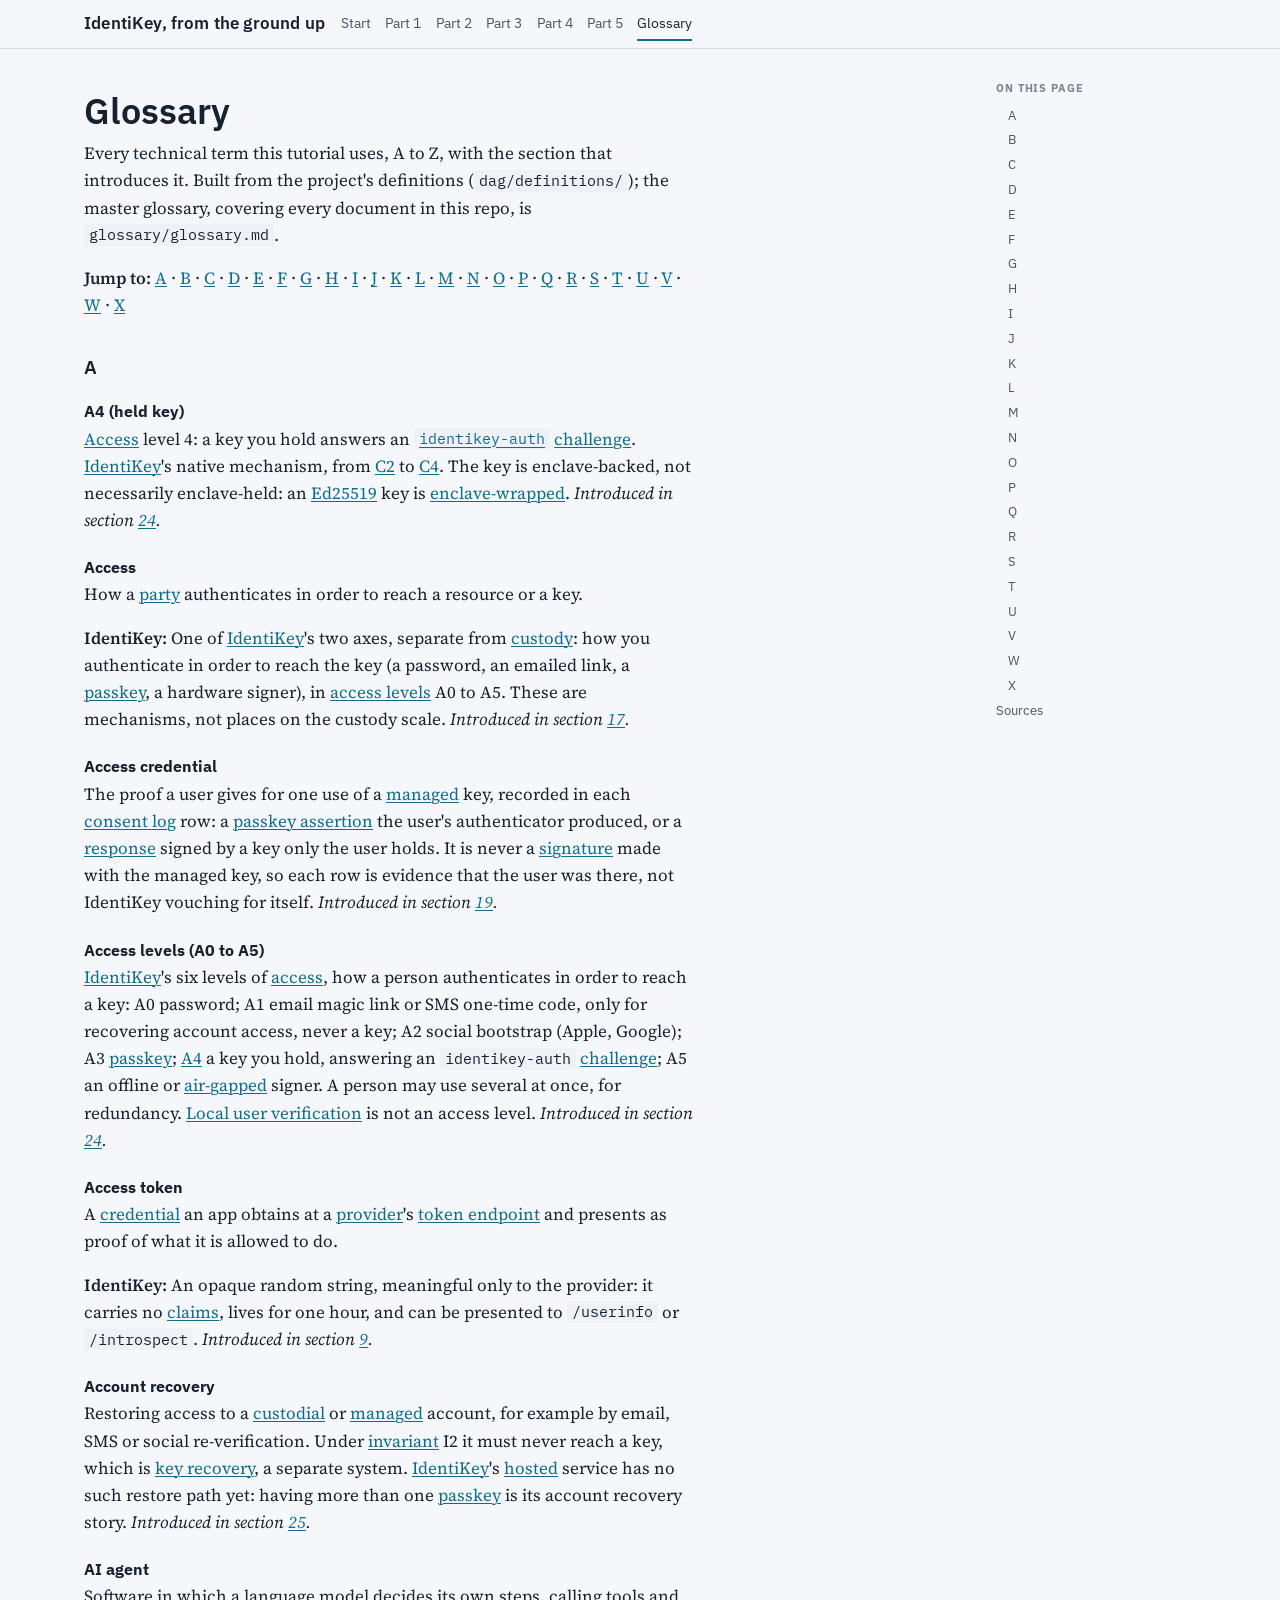
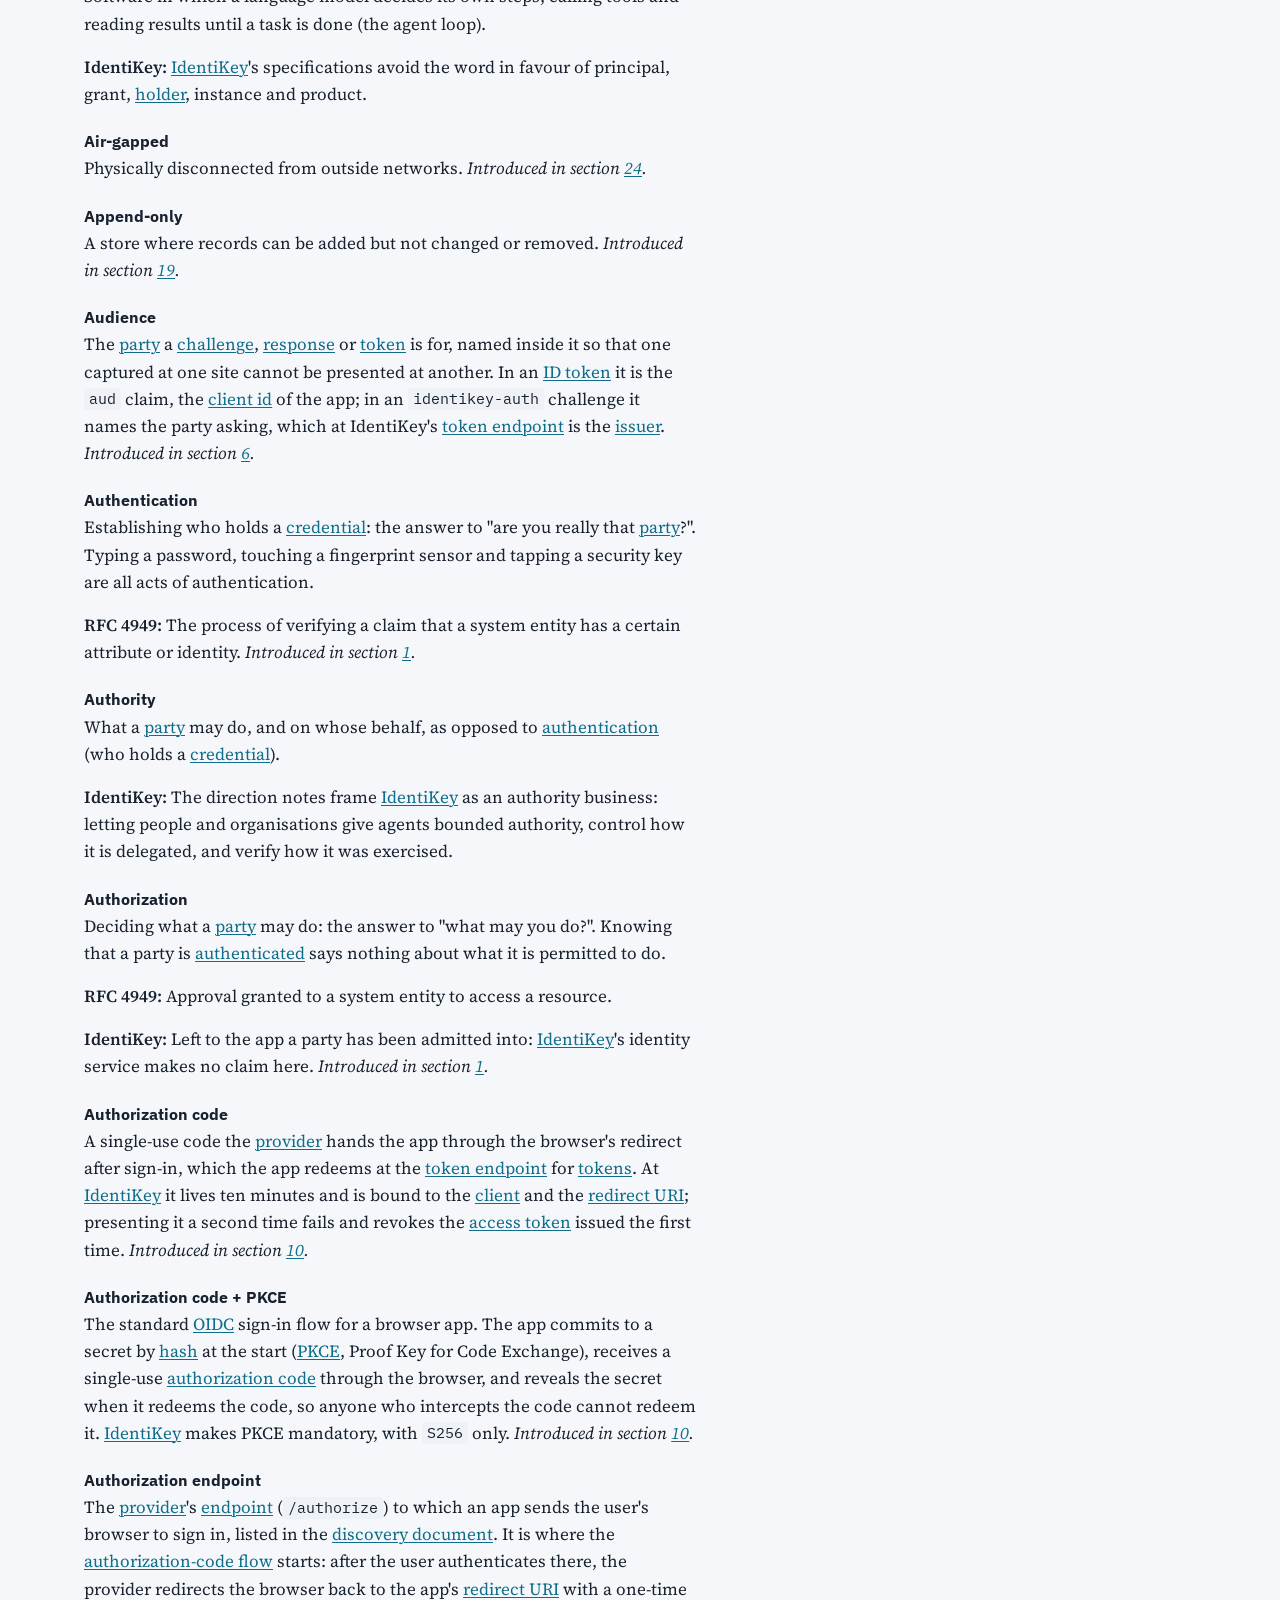
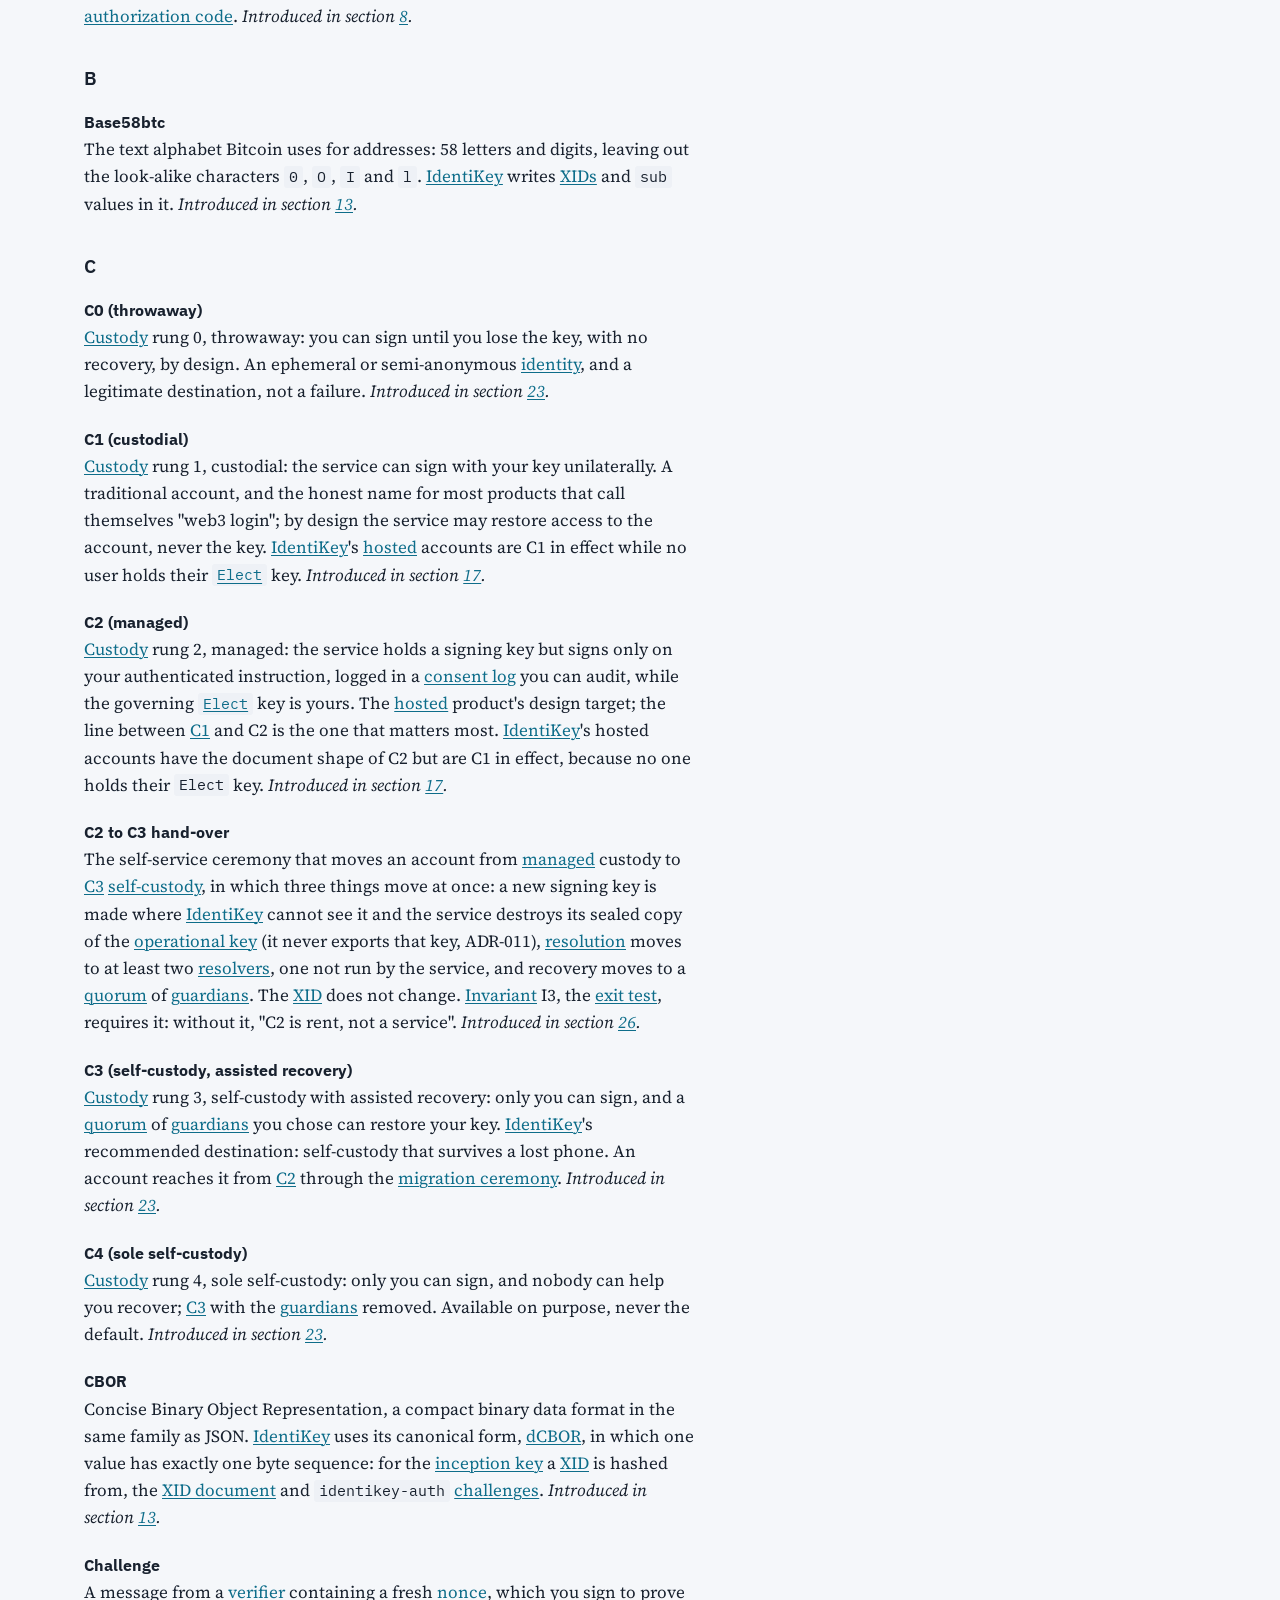
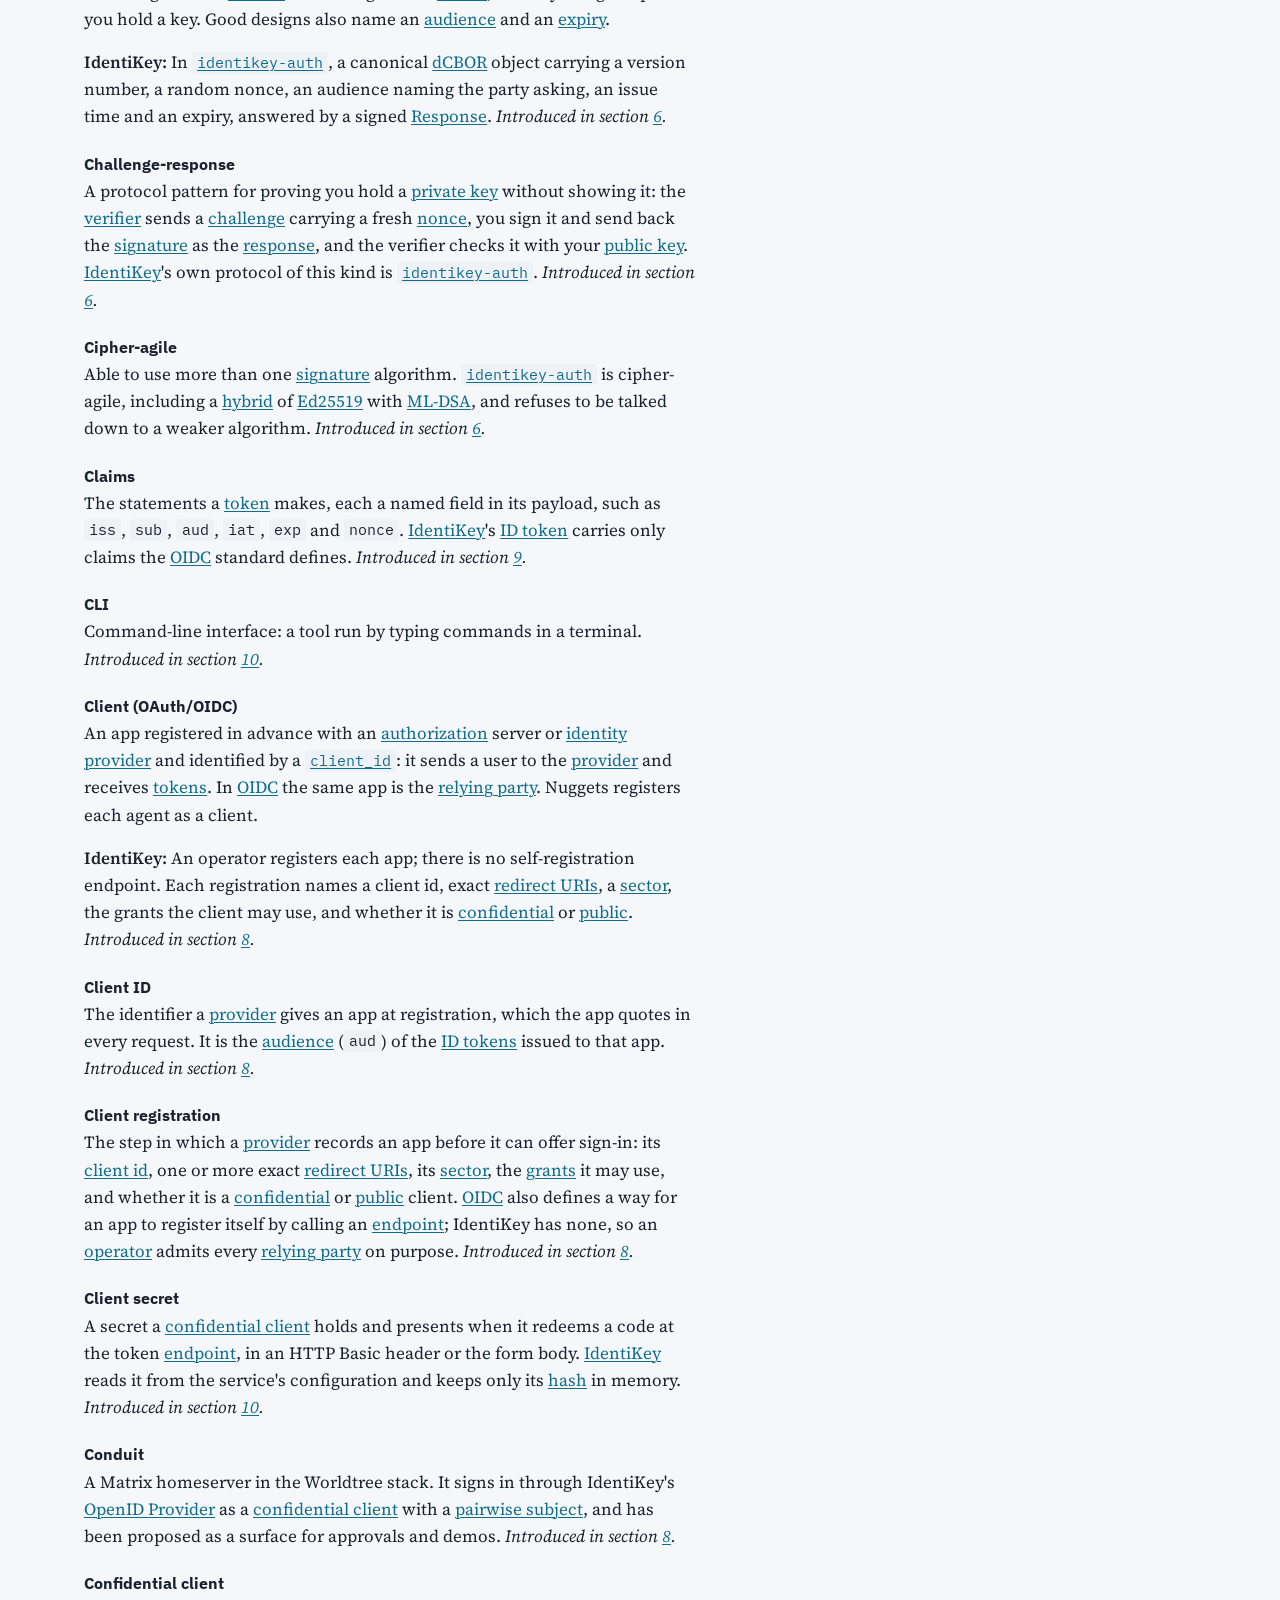
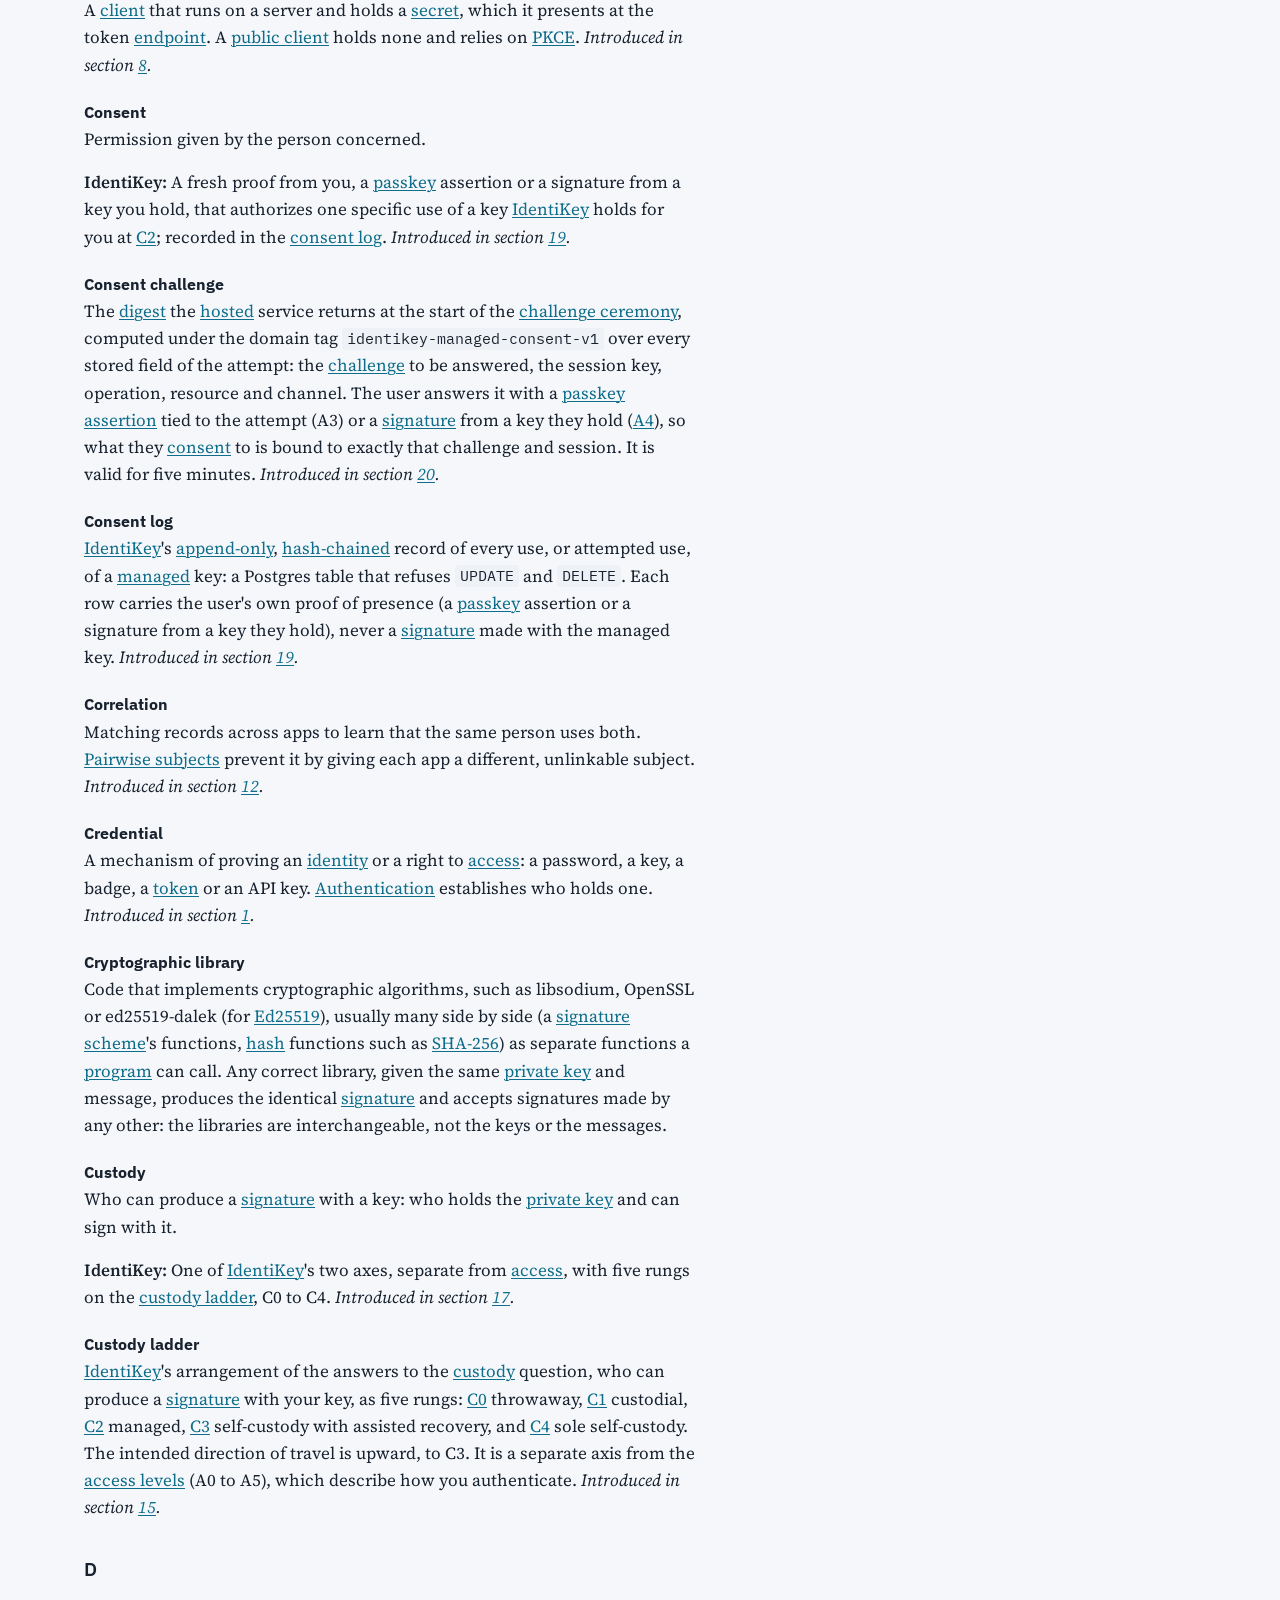
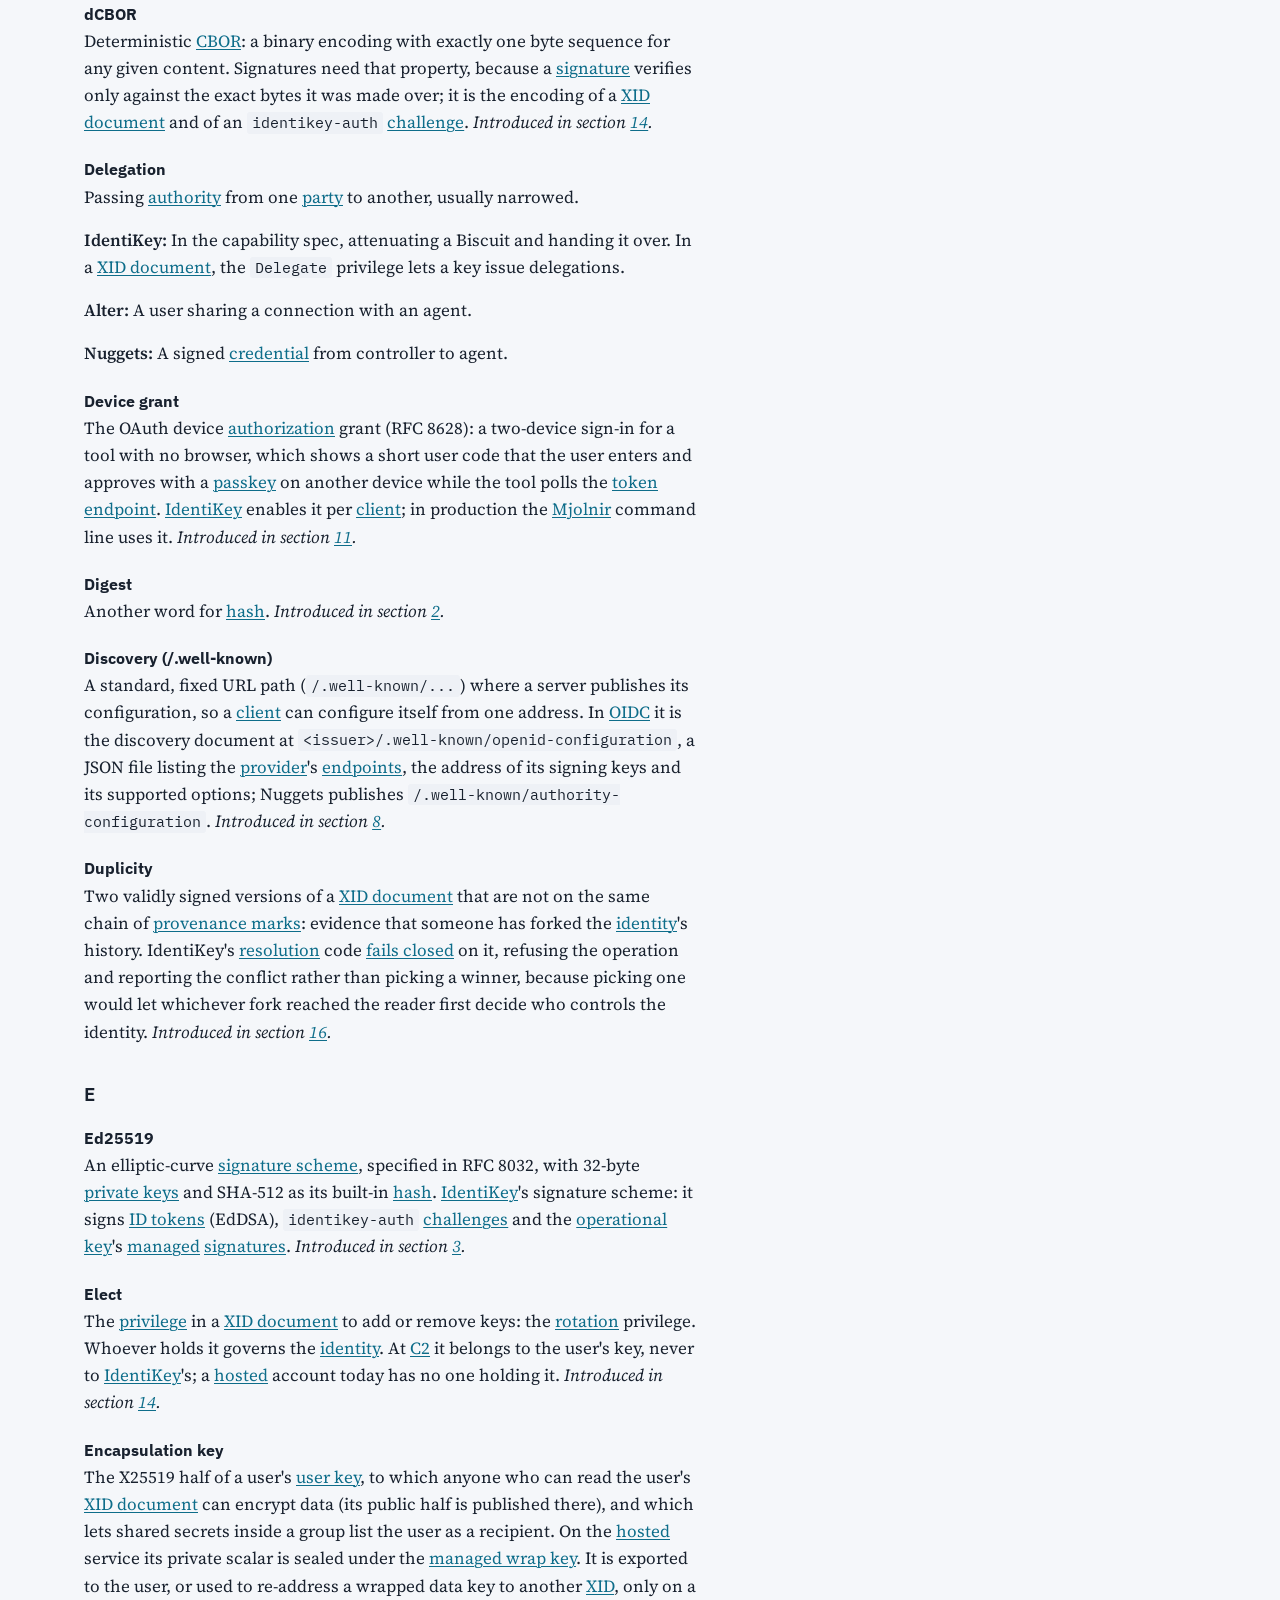
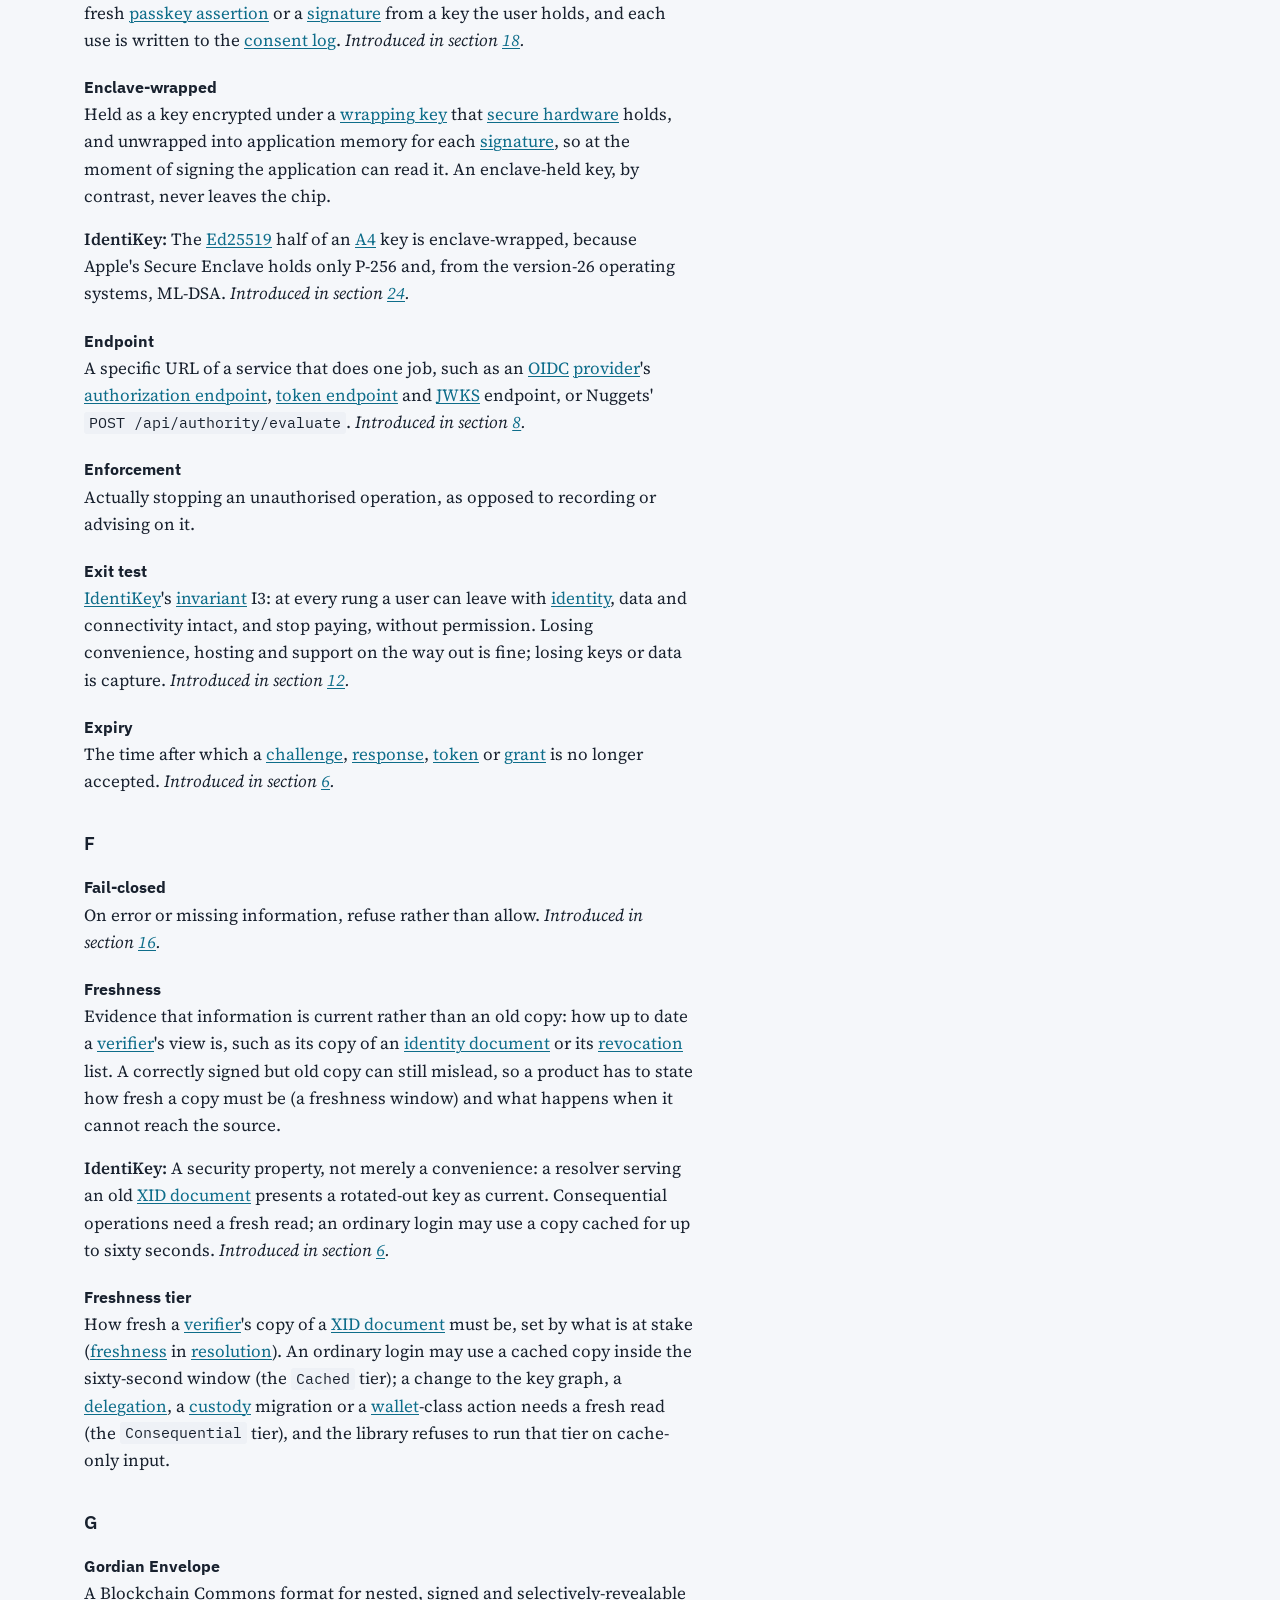
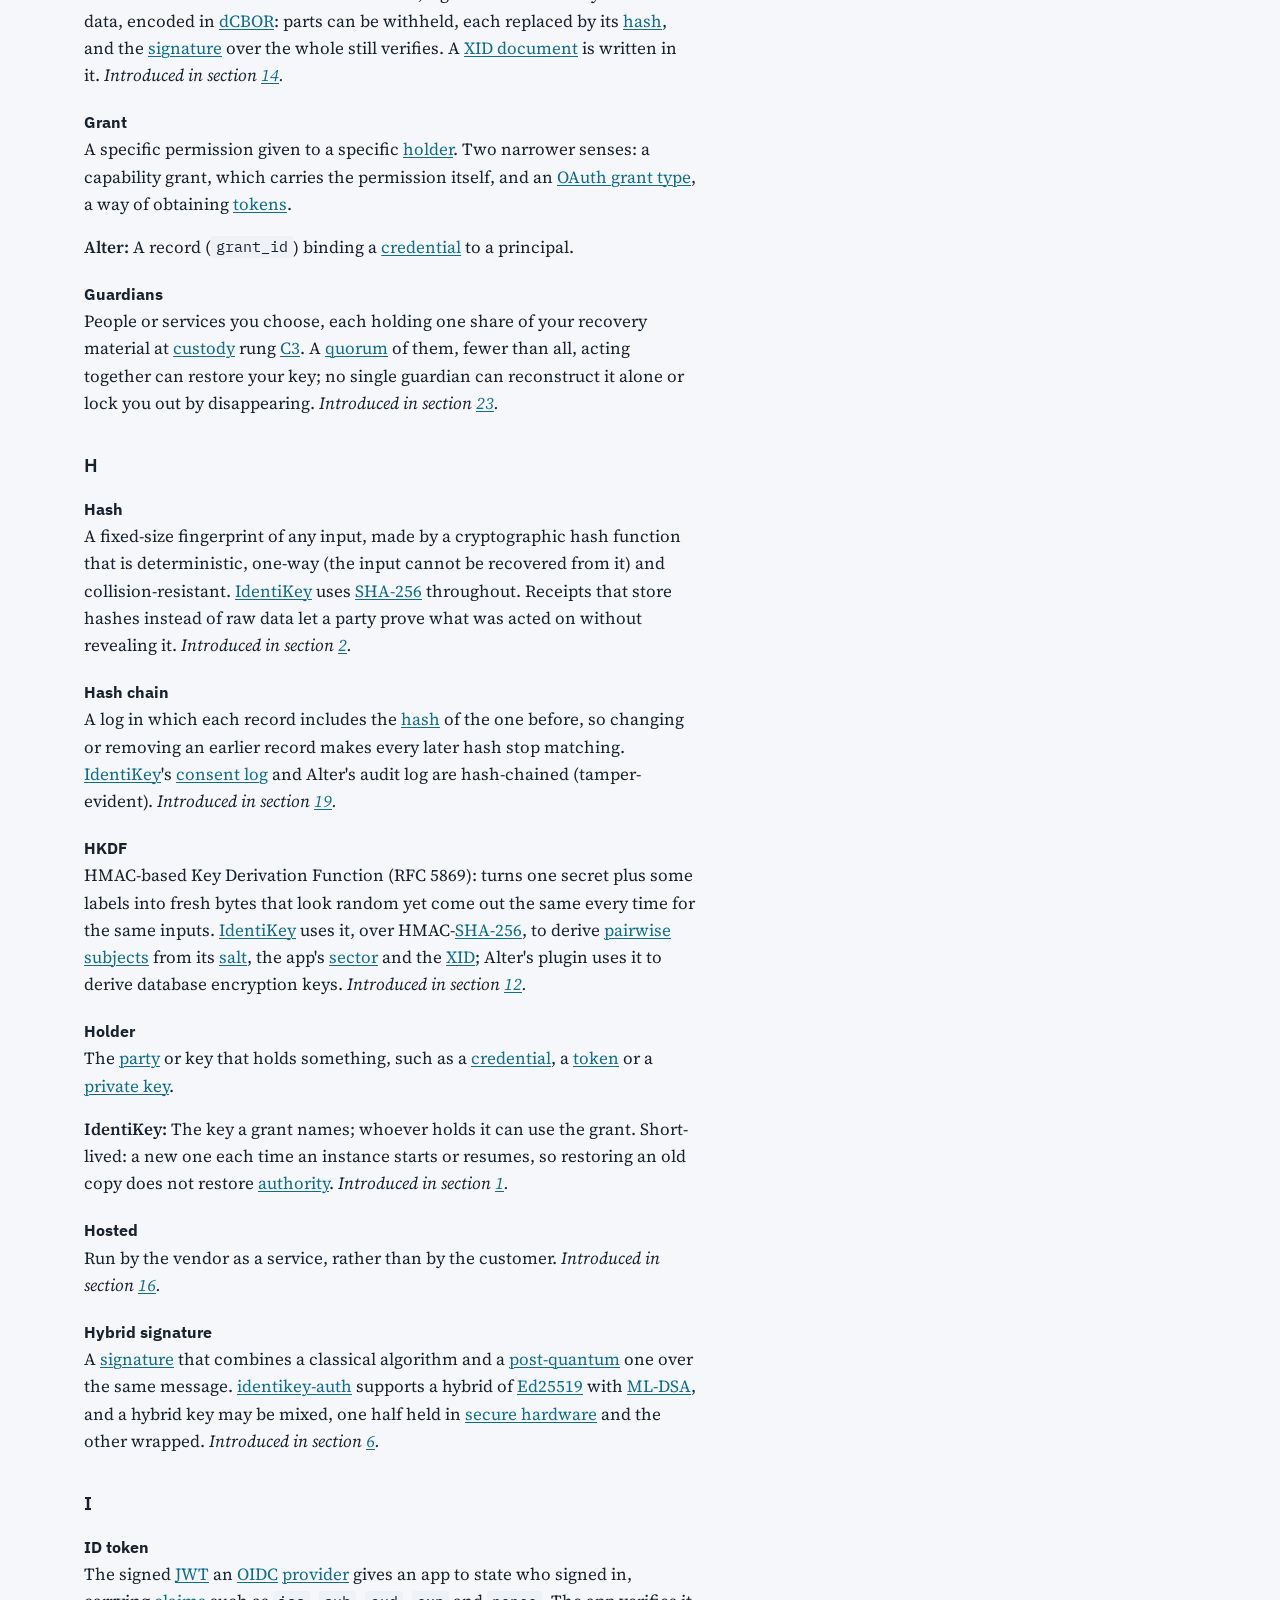
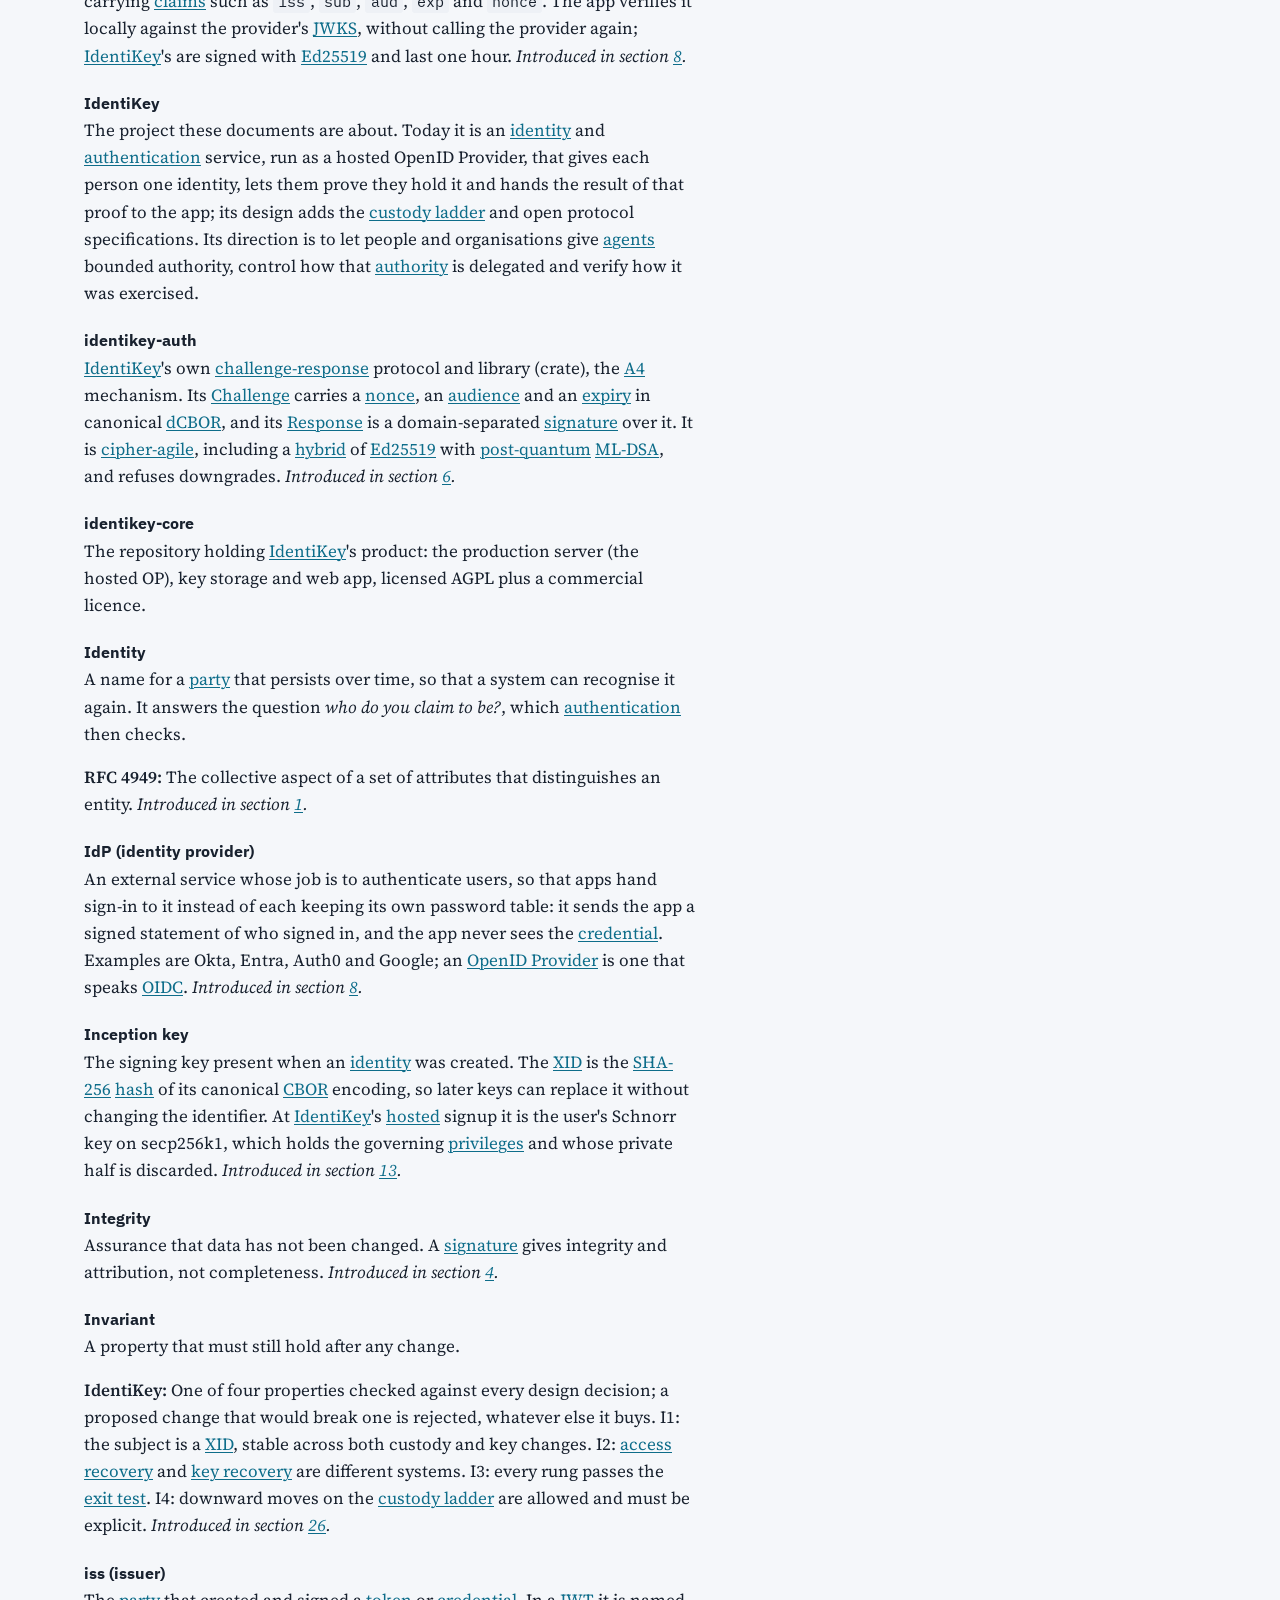
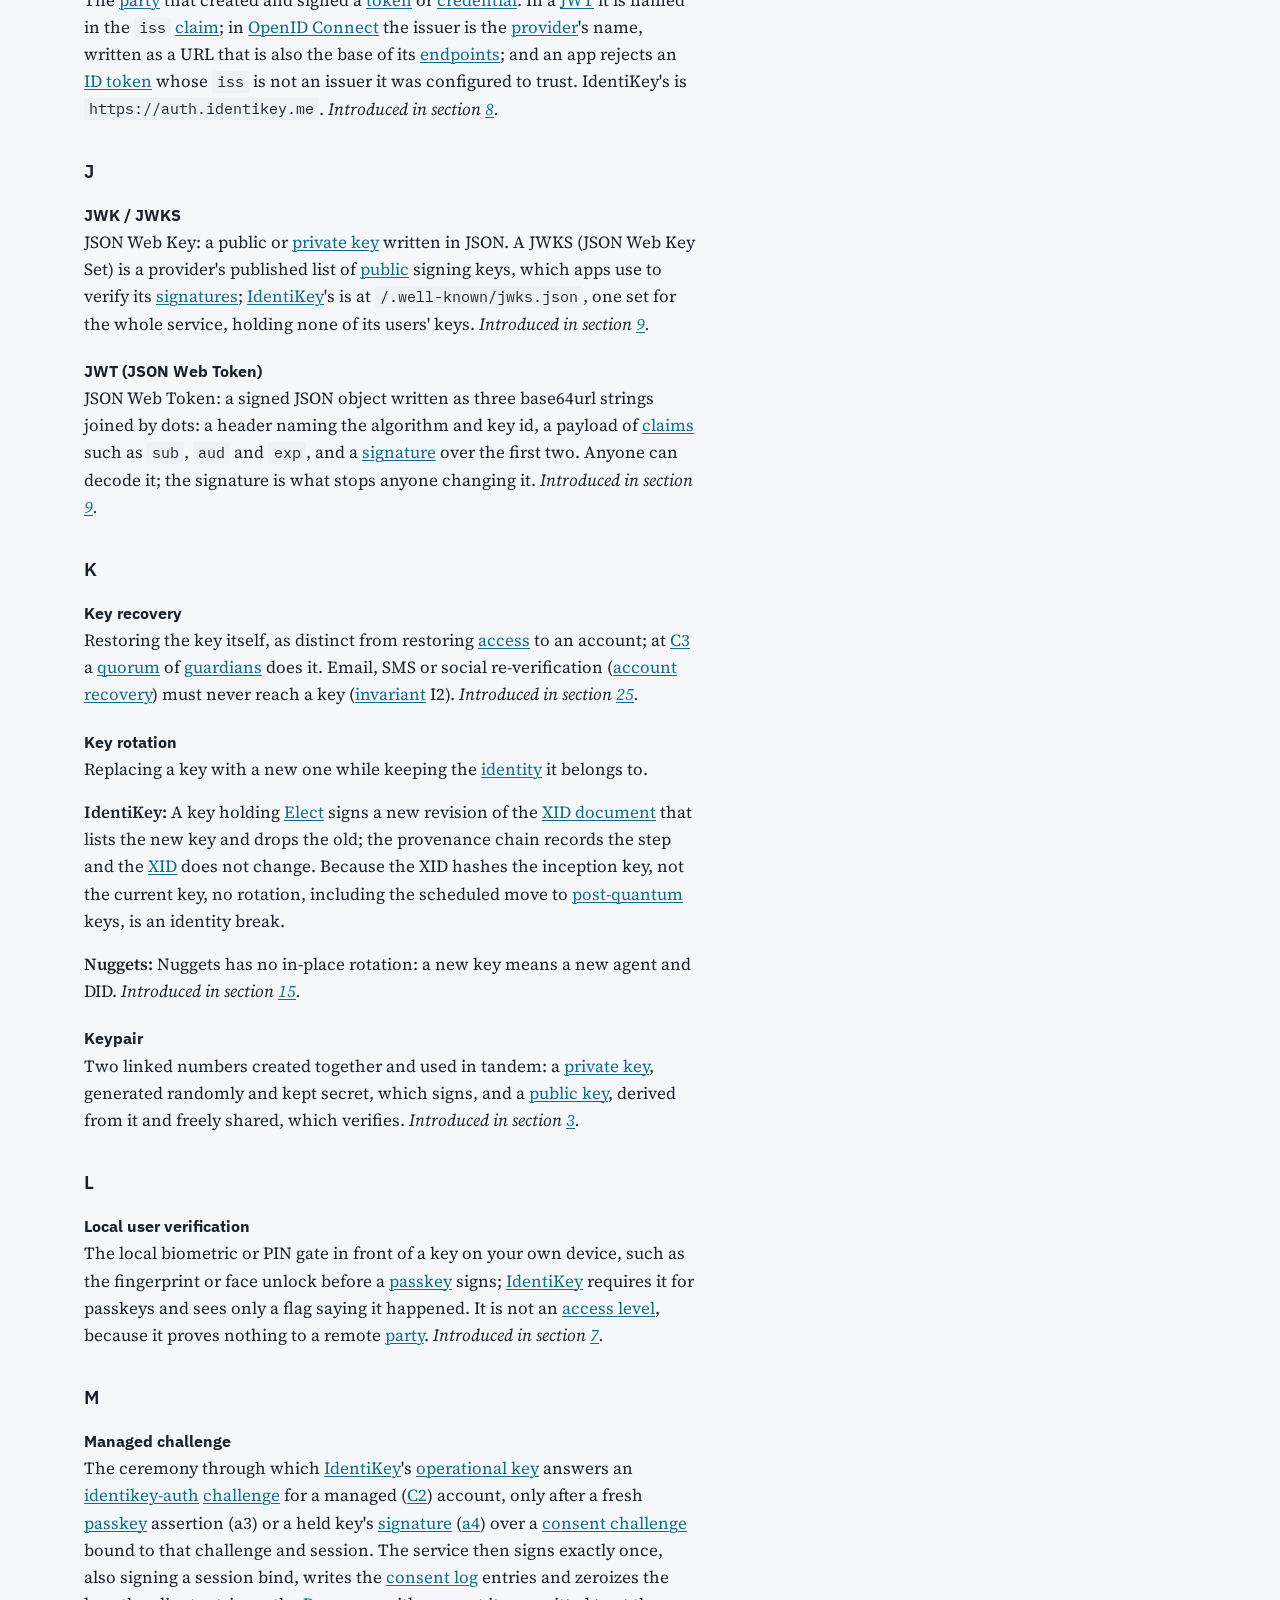
==== commit 9a99cc83: "Publish the web edition (source commit a1d5774)" ====
--- a/glossary.html
+++ b/glossary.html
@@ -17,12 +17,12 @@
 <p><strong>Jump to:</strong> <a href="glossary.html#a">A</a> · <a href="glossary.html#b">B</a> · <a href="glossary.html#c">C</a> · <a href="glossary.html#d">D</a> · <a href="glossary.html#e">E</a> · <a href="glossary.html#f">F</a> · <a href="glossary.html#g">G</a> · <a href="glossary.html#h">H</a> · <a href="glossary.html#i">I</a> · <a href="glossary.html#j">J</a> · <a href="glossary.html#k">K</a> · <a href="glossary.html#l">L</a> · <a href="glossary.html#m">M</a> · <a href="glossary.html#n">N</a> · <a href="glossary.html#o">O</a> · <a href="glossary.html#p">P</a> · <a href="glossary.html#q">Q</a> · <a href="glossary.html#r">R</a> · <a href="glossary.html#s">S</a> · <a href="glossary.html#t">T</a> · <a href="glossary.html#u">U</a> · <a href="glossary.html#v">V</a> · <a href="glossary.html#w">W</a> · <a href="glossary.html#x">X</a></p>
 <h3 id="a">A</h3>
 <h4 id="a4-held-key">A4 (held key)</h4>
-<p><a href="#access">Access</a> level 4: a key you hold answers an <a href="#identikey-auth"><code>identikey-auth</code></a> <a href="#challenge">challenge</a>. <a href="#identikey">IdentiKey</a>'s native mechanism, from <a href="#c2-managed">C2</a> to <a href="#c4-sole-self-custody">C4</a>. The key is enclave-backed, not necessarily enclave-held: an <a href="#ed25519">Ed25519</a> key is <a href="#enclave-wrapped">enclave-wrapped</a>. <em>Introduced in section <a href="part4.html#s20">20</a>.</em></p>
+<p><a href="#access">Access</a> level 4: a key you hold answers an <a href="#identikey-auth"><code>identikey-auth</code></a> <a href="#challenge">challenge</a>. <a href="#identikey">IdentiKey</a>'s native mechanism, from <a href="#c2-managed">C2</a> to <a href="#c4-sole-self-custody">C4</a>. The key is enclave-backed, not necessarily enclave-held: an <a href="#ed25519">Ed25519</a> key is <a href="#enclave-wrapped">enclave-wrapped</a>. <em>Introduced in section <a href="part5.html#s24">24</a>.</em></p>
 <h4 id="access">Access</h4>
 <p>How a <a href="#party">party</a> authenticates in order to reach a resource or a key.</p>
-<p><strong>IdentiKey:</strong> One of <a href="#identikey">IdentiKey</a>'s two axes, separate from <a href="#custody">custody</a>: how you authenticate in order to reach the key (a password, an emailed link, a <a href="#passkey">passkey</a>, a hardware signer), in <a href="#access-levels-a0-to-a5">access levels</a> A0 to A5. These are mechanisms, not places on the custody scale. <em>Introduced in section <a href="part1.html#s1">1</a>.</em></p>
+<p><strong>IdentiKey:</strong> One of <a href="#identikey">IdentiKey</a>'s two axes, separate from <a href="#custody">custody</a>: how you authenticate in order to reach the key (a password, an emailed link, a <a href="#passkey">passkey</a>, a hardware signer), in <a href="#access-levels-a0-to-a5">access levels</a> A0 to A5. These are mechanisms, not places on the custody scale. <em>Introduced in section <a href="part4.html#s17">17</a>.</em></p>
 <h4 id="access-credential">Access credential</h4>
-<p>The proof a user gives for one use of a <a href="#c2-managed">managed</a> key, recorded in each <a href="#consent-log">consent log</a> row: a <a href="#passkey-assertion">passkey assertion</a> the user's authenticator produced, or a <a href="#response">response</a> signed by a key only the user holds. It is never a <a href="#signature">signature</a> made with the managed key, so each row is evidence that the user was there, not IdentiKey vouching for itself.</p>
+<p>The proof a user gives for one use of a <a href="#c2-managed">managed</a> key, recorded in each <a href="#consent-log">consent log</a> row: a <a href="#passkey-assertion">passkey assertion</a> the user's authenticator produced, or a <a href="#response">response</a> signed by a key only the user holds. It is never a <a href="#signature">signature</a> made with the managed key, so each row is evidence that the user was there, not IdentiKey vouching for itself. <em>Introduced in section <a href="part4.html#s19">19</a>.</em></p>
 <h4 id="access-levels-a0-to-a5">Access levels (A0 to A5)</h4>
 <p><a href="#identikey">IdentiKey</a>'s six levels of <a href="#access">access</a>, how a person authenticates in order to reach a key: A0 password; A1 email magic link or SMS one-time code, only for recovering account access, never a key; A2 social bootstrap (Apple, Google); A3 <a href="#passkey">passkey</a>; <a href="#a4-held-key">A4</a> a key you hold, answering an <code>identikey-auth</code> <a href="#challenge">challenge</a>; A5 an offline or <a href="#air-gapped">air-gapped</a> signer. A person may use several at once, for redundancy. <a href="#local-user-verification">Local user verification</a> is not an access level. <em>Introduced in section <a href="part5.html#s24">24</a>.</em></p>
 <h4 id="access-token">Access token</h4>
@@ -54,21 +54,21 @@
 <h4 id="authorization-code--pkce">Authorization code + PKCE</h4>
 <p>The standard <a href="#oidc-openid-connect">OIDC</a> sign-in flow for a browser app. The app commits to a secret by <a href="#hash">hash</a> at the start (<a href="#pkce">PKCE</a>, Proof Key for Code Exchange), receives a single-use <a href="#authorization-code">authorization code</a> through the browser, and reveals the secret when it redeems the code, so anyone who intercepts the code cannot redeem it. <a href="#identikey">IdentiKey</a> makes PKCE mandatory, with <code>S256</code> only. <em>Introduced in section <a href="part2.html#s10">10</a>.</em></p>
 <h4 id="authorization-endpoint">Authorization endpoint</h4>
-<p>The <a href="#op-openid-provider">provider</a>'s <a href="#endpoint">endpoint</a> (<code>/authorize</code>) to which an app sends the user's browser to sign in, listed in the <a href="#discovery-well-known">discovery document</a>. It is where the <a href="#authorization-code--pkce">authorization-code flow</a> starts: after the user authenticates there, the provider redirects the browser back to the app's <a href="#redirect-uri">redirect URI</a> with a one-time <a href="#authorization-code">authorization code</a>.</p>
+<p>The <a href="#op-openid-provider">provider</a>'s <a href="#endpoint">endpoint</a> (<code>/authorize</code>) to which an app sends the user's browser to sign in, listed in the <a href="#discovery-well-known">discovery document</a>. It is where the <a href="#authorization-code--pkce">authorization-code flow</a> starts: after the user authenticates there, the provider redirects the browser back to the app's <a href="#redirect-uri">redirect URI</a> with a one-time <a href="#authorization-code">authorization code</a>. <em>Introduced in section <a href="part2.html#s8">8</a>.</em></p>
 <h3 id="b">B</h3>
 <h4 id="base58btc">Base58btc</h4>
-<p>The text alphabet Bitcoin uses for addresses: 58 letters and digits, leaving out the look-alike characters <code>0</code>, <code>O</code>, <code>I</code> and <code>l</code>. <a href="#identikey">IdentiKey</a> writes <a href="#xid">XIDs</a> and <code>sub</code> values in it. <em>Introduced in section <a href="part2.html#s12">12</a>.</em></p>
+<p>The text alphabet Bitcoin uses for addresses: 58 letters and digits, leaving out the look-alike characters <code>0</code>, <code>O</code>, <code>I</code> and <code>l</code>. <a href="#identikey">IdentiKey</a> writes <a href="#xid">XIDs</a> and <code>sub</code> values in it. <em>Introduced in section <a href="part3.html#s13">13</a>.</em></p>
 <h3 id="c">C</h3>
 <h4 id="c0-throwaway">C0 (throwaway)</h4>
 <p><a href="#custody">Custody</a> rung 0, throwaway: you can sign until you lose the key, with no recovery, by design. An ephemeral or semi-anonymous <a href="#identity">identity</a>, and a legitimate destination, not a failure. <em>Introduced in section <a href="part5.html#s23">23</a>.</em></p>
 <h4 id="c1-custodial">C1 (custodial)</h4>
-<p><a href="#custody">Custody</a> rung 1, custodial: the service can sign with your key unilaterally. A traditional account, and the honest name for most products that call themselves "web3 login"; by design the service may restore access to the account, never the key. <a href="#identikey">IdentiKey</a>'s <a href="#hosted">hosted</a> accounts are C1 in effect while no user holds their <a href="#elect"><code>Elect</code></a> key. <em>Introduced in section <a href="part5.html#s23">23</a>.</em></p>
+<p><a href="#custody">Custody</a> rung 1, custodial: the service can sign with your key unilaterally. A traditional account, and the honest name for most products that call themselves "web3 login"; by design the service may restore access to the account, never the key. <a href="#identikey">IdentiKey</a>'s <a href="#hosted">hosted</a> accounts are C1 in effect while no user holds their <a href="#elect"><code>Elect</code></a> key. <em>Introduced in section <a href="part4.html#s17">17</a>.</em></p>
 <h4 id="c2-managed">C2 (managed)</h4>
-<p><a href="#custody">Custody</a> rung 2, managed: the service holds a signing key but signs only on your authenticated instruction, logged in a <a href="#consent-log">consent log</a> you can audit, while the governing <a href="#elect"><code>Elect</code></a> key is yours. The <a href="#hosted">hosted</a> product's design target; the line between <a href="#c1-custodial">C1</a> and C2 is the one that matters most. <a href="#identikey">IdentiKey</a>'s hosted accounts have the document shape of C2 but are C1 in effect, because no one holds their <code>Elect</code> key. <em>Introduced in section <a href="part4.html#s18">18</a>.</em></p>
+<p><a href="#custody">Custody</a> rung 2, managed: the service holds a signing key but signs only on your authenticated instruction, logged in a <a href="#consent-log">consent log</a> you can audit, while the governing <a href="#elect"><code>Elect</code></a> key is yours. The <a href="#hosted">hosted</a> product's design target; the line between <a href="#c1-custodial">C1</a> and C2 is the one that matters most. <a href="#identikey">IdentiKey</a>'s hosted accounts have the document shape of C2 but are C1 in effect, because no one holds their <code>Elect</code> key. <em>Introduced in section <a href="part4.html#s17">17</a>.</em></p>
 <h4 id="c2-to-c3-hand-over">C2 to C3 hand-over</h4>
 <p>The self-service ceremony that moves an account from <a href="#c2-managed">managed</a> custody to <a href="#c3-self-custody-assisted-recovery">C3</a> <a href="#self-custody">self-custody</a>, in which three things move at once: a new signing key is made where <a href="#identikey">IdentiKey</a> cannot see it and the service destroys its sealed copy of the <a href="#operational-key">operational key</a> (it never exports that key, ADR-011), <a href="#xid-resolution">resolution</a> moves to at least two <a href="#resolver">resolvers</a>, one not run by the service, and recovery moves to a <a href="#quorum">quorum</a> of <a href="#guardians">guardians</a>. The <a href="#xid">XID</a> does not change. <a href="#invariant">Invariant</a> I3, the <a href="#exit-test">exit test</a>, requires it: without it, "C2 is rent, not a service". <em>Introduced in section <a href="part5.html#s26">26</a>.</em></p>
 <h4 id="c3-self-custody-assisted-recovery">C3 (self-custody, assisted recovery)</h4>
-<p><a href="#custody">Custody</a> rung 3, self-custody with assisted recovery: only you can sign, and a <a href="#quorum">quorum</a> of <a href="#guardians">guardians</a> you chose can restore your key. <a href="#identikey">IdentiKey</a>'s recommended destination: self-custody that survives a lost phone. An account reaches it from <a href="#c2-managed">C2</a> through the <a href="#c2-to-c3-hand-over">migration ceremony</a>. <em>Introduced in section <a href="part3.html#s16">16</a>.</em></p>
+<p><a href="#custody">Custody</a> rung 3, self-custody with assisted recovery: only you can sign, and a <a href="#quorum">quorum</a> of <a href="#guardians">guardians</a> you chose can restore your key. <a href="#identikey">IdentiKey</a>'s recommended destination: self-custody that survives a lost phone. An account reaches it from <a href="#c2-managed">C2</a> through the <a href="#c2-to-c3-hand-over">migration ceremony</a>. <em>Introduced in section <a href="part5.html#s23">23</a>.</em></p>
 <h4 id="c4-sole-self-custody">C4 (sole self-custody)</h4>
 <p><a href="#custody">Custody</a> rung 4, sole self-custody: only you can sign, and nobody can help you recover; <a href="#c3-self-custody-assisted-recovery">C3</a> with the <a href="#guardians">guardians</a> removed. Available on purpose, never the default. <em>Introduced in section <a href="part5.html#s23">23</a>.</em></p>
 <h4 id="cbor">CBOR</h4>
@@ -81,22 +81,22 @@
 <h4 id="cipher-agile">Cipher-agile</h4>
 <p>Able to use more than one <a href="#signature">signature</a> algorithm. <a href="#identikey-auth"><code>identikey-auth</code></a> is cipher-agile, including a <a href="#hybrid-signature">hybrid</a> of <a href="#ed25519">Ed25519</a> with <a href="#ml-dsa">ML-DSA</a>, and refuses to be talked down to a weaker algorithm. <em>Introduced in section <a href="part1.html#s6">6</a>.</em></p>
 <h4 id="claims">Claims</h4>
-<p>The statements a <a href="#token">token</a> makes, each a named field in its payload, such as <code>iss</code>, <code>sub</code>, <code>aud</code>, <code>iat</code>, <code>exp</code> and <code>nonce</code>. <a href="#identikey">IdentiKey</a>'s <a href="#id-token">ID token</a> carries only claims the <a href="#oidc-openid-connect">OIDC</a> standard defines.</p>
+<p>The statements a <a href="#token">token</a> makes, each a named field in its payload, such as <code>iss</code>, <code>sub</code>, <code>aud</code>, <code>iat</code>, <code>exp</code> and <code>nonce</code>. <a href="#identikey">IdentiKey</a>'s <a href="#id-token">ID token</a> carries only claims the <a href="#oidc-openid-connect">OIDC</a> standard defines. <em>Introduced in section <a href="part2.html#s9">9</a>.</em></p>
 <h4 id="cli">CLI</h4>
 <p>Command-line interface: a tool run by typing commands in a terminal. <em>Introduced in section <a href="part2.html#s10">10</a>.</em></p>
 <h4 id="client-oauthoidc">Client (OAuth/OIDC)</h4>
 <p>An app registered in advance with an <a href="#authorization">authorization</a> server or <a href="#idp-identity-provider">identity provider</a> and identified by a <a href="#client-id"><code>client_id</code></a>: it sends a user to the <a href="#op-openid-provider">provider</a> and receives <a href="#token">tokens</a>. In <a href="#oidc-openid-connect">OIDC</a> the same app is the <a href="#rp-relying-party">relying party</a>. Nuggets registers each agent as a client.</p>
 <p><strong>IdentiKey:</strong> An operator registers each app; there is no self-registration endpoint. Each registration names a client id, exact <a href="#redirect-uri">redirect URIs</a>, a <a href="#sector">sector</a>, the grants the client may use, and whether it is <a href="#confidential-client">confidential</a> or <a href="#public-client">public</a>. <em>Introduced in section <a href="part2.html#s8">8</a>.</em></p>
 <h4 id="client-id">Client ID</h4>
-<p>The identifier a <a href="#op-openid-provider">provider</a> gives an app at registration, which the app quotes in every request. It is the <a href="#audience">audience</a> (<code>aud</code>) of the <a href="#id-token">ID tokens</a> issued to that app. <em>Introduced in section <a href="part2.html#s10">10</a>.</em></p>
+<p>The identifier a <a href="#op-openid-provider">provider</a> gives an app at registration, which the app quotes in every request. It is the <a href="#audience">audience</a> (<code>aud</code>) of the <a href="#id-token">ID tokens</a> issued to that app. <em>Introduced in section <a href="part2.html#s8">8</a>.</em></p>
 <h4 id="client-registration">Client registration</h4>
-<p>The step in which a <a href="#op-openid-provider">provider</a> records an app before it can offer sign-in: its <a href="#client-id">client id</a>, one or more exact <a href="#redirect-uri">redirect URIs</a>, its <a href="#sector">sector</a>, the <a href="#oauth-grant-type">grants</a> it may use, and whether it is a <a href="#confidential-client">confidential</a> or <a href="#public-client">public</a> client. <a href="#oidc-openid-connect">OIDC</a> also defines a way for an app to register itself by calling an <a href="#endpoint">endpoint</a>; IdentiKey has none, so an <a href="#operator">operator</a> admits every <a href="#client-oauthoidc">relying party</a> on purpose.</p>
+<p>The step in which a <a href="#op-openid-provider">provider</a> records an app before it can offer sign-in: its <a href="#client-id">client id</a>, one or more exact <a href="#redirect-uri">redirect URIs</a>, its <a href="#sector">sector</a>, the <a href="#oauth-grant-type">grants</a> it may use, and whether it is a <a href="#confidential-client">confidential</a> or <a href="#public-client">public</a> client. <a href="#oidc-openid-connect">OIDC</a> also defines a way for an app to register itself by calling an <a href="#endpoint">endpoint</a>; IdentiKey has none, so an <a href="#operator">operator</a> admits every <a href="#client-oauthoidc">relying party</a> on purpose. <em>Introduced in section <a href="part2.html#s8">8</a>.</em></p>
 <h4 id="client-secret">Client secret</h4>
 <p>A secret a <a href="#confidential-client">confidential client</a> holds and presents when it redeems a code at the token <a href="#endpoint">endpoint</a>, in an HTTP Basic header or the form body. <a href="#identikey">IdentiKey</a> reads it from the service's configuration and keeps only its <a href="#hash">hash</a> in memory. <em>Introduced in section <a href="part2.html#s10">10</a>.</em></p>
 <h4 id="conduit">Conduit</h4>
 <p>A Matrix homeserver in the Worldtree stack. It signs in through IdentiKey's <a href="#op-openid-provider">OpenID Provider</a> as a <a href="#confidential-client">confidential client</a> with a <a href="#pairwise-sub">pairwise subject</a>, and has been proposed as a surface for approvals and demos. <em>Introduced in section <a href="part2.html#s8">8</a>.</em></p>
 <h4 id="confidential-client">Confidential client</h4>
-<p>A <a href="#client-oauthoidc">client</a> that runs on a server and holds a <a href="#client-secret">secret</a>, which it presents at the token <a href="#endpoint">endpoint</a>. A <a href="#public-client">public client</a> holds none and relies on <a href="#pkce">PKCE</a>. <em>Introduced in section <a href="part2.html#s10">10</a>.</em></p>
+<p>A <a href="#client-oauthoidc">client</a> that runs on a server and holds a <a href="#client-secret">secret</a>, which it presents at the token <a href="#endpoint">endpoint</a>. A <a href="#public-client">public client</a> holds none and relies on <a href="#pkce">PKCE</a>. <em>Introduced in section <a href="part2.html#s8">8</a>.</em></p>
 <h4 id="consent">Consent</h4>
 <p>Permission given by the person concerned.</p>
 <p><strong>IdentiKey:</strong> A fresh proof from you, a <a href="#passkey">passkey</a> assertion or a signature from a key you hold, that authorizes one specific use of a key <a href="#identikey">IdentiKey</a> holds for you at <a href="#c2-managed">C2</a>; recorded in the <a href="#consent-log">consent log</a>. <em>Introduced in section <a href="part4.html#s19">19</a>.</em></p>
@@ -117,7 +117,7 @@
 <p><a href="#identikey">IdentiKey</a>'s arrangement of the answers to the <a href="#custody">custody</a> question, who can produce a <a href="#signature">signature</a> with your key, as five rungs: <a href="#c0-throwaway">C0</a> throwaway, <a href="#c1-custodial">C1</a> custodial, <a href="#c2-managed">C2</a> managed, <a href="#c3-self-custody-assisted-recovery">C3</a> self-custody with assisted recovery, and <a href="#c4-sole-self-custody">C4</a> sole self-custody. The intended direction of travel is upward, to C3. It is a separate axis from the <a href="#access-levels-a0-to-a5">access levels</a> (A0 to A5), which describe how you authenticate. <em>Introduced in section <a href="part3.html#s15">15</a>.</em></p>
 <h3 id="d">D</h3>
 <h4 id="dcbor">dCBOR</h4>
-<p>Deterministic <a href="#cbor">CBOR</a>: a binary encoding with exactly one byte sequence for any given content. Signatures need that property, because a <a href="#signature">signature</a> verifies only against the exact bytes it was made over; it is the encoding of a <a href="#xid-document">XID document</a> and of an <code>identikey-auth</code> <a href="#challenge">challenge</a>.</p>
+<p>Deterministic <a href="#cbor">CBOR</a>: a binary encoding with exactly one byte sequence for any given content. Signatures need that property, because a <a href="#signature">signature</a> verifies only against the exact bytes it was made over; it is the encoding of a <a href="#xid-document">XID document</a> and of an <code>identikey-auth</code> <a href="#challenge">challenge</a>. <em>Introduced in section <a href="part3.html#s14">14</a>.</em></p>
 <h4 id="delegation">Delegation</h4>
 <p>Passing <a href="#authority">authority</a> from one <a href="#party">party</a> to another, usually narrowed.</p>
 <p><strong>IdentiKey:</strong> In the capability spec, attenuating a Biscuit and handing it over. In a <a href="#xid-document">XID document</a>, the <code>Delegate</code> privilege lets a key issue delegations.</p>
@@ -130,14 +130,14 @@
 <h4 id="discovery-well-known">Discovery (/.well-known)</h4>
 <p>A standard, fixed URL path (<code>/.well-known/...</code>) where a server publishes its configuration, so a <a href="#client-oauthoidc">client</a> can configure itself from one address. In <a href="#oidc-openid-connect">OIDC</a> it is the discovery document at <code>&lt;issuer&gt;/.well-known/openid-configuration</code>, a JSON file listing the <a href="#op-openid-provider">provider</a>'s <a href="#endpoint">endpoints</a>, the address of its signing keys and its supported options; Nuggets publishes <code>/.well-known/authority-configuration</code>. <em>Introduced in section <a href="part2.html#s8">8</a>.</em></p>
 <h4 id="duplicity">Duplicity</h4>
-<p>Two validly signed versions of a <a href="#xid-document">XID document</a> that are not on the same chain of <a href="#provenance-mark">provenance marks</a>: evidence that someone has forked the <a href="#identity">identity</a>'s history. IdentiKey's <a href="#xid-resolution">resolution</a> code <a href="#fail-closed">fails closed</a> on it, refusing the operation and reporting the conflict rather than picking a winner, because picking one would let whichever fork reached the reader first decide who controls the identity.</p>
+<p>Two validly signed versions of a <a href="#xid-document">XID document</a> that are not on the same chain of <a href="#provenance-mark">provenance marks</a>: evidence that someone has forked the <a href="#identity">identity</a>'s history. IdentiKey's <a href="#xid-resolution">resolution</a> code <a href="#fail-closed">fails closed</a> on it, refusing the operation and reporting the conflict rather than picking a winner, because picking one would let whichever fork reached the reader first decide who controls the identity. <em>Introduced in section <a href="part3.html#s16">16</a>.</em></p>
 <h3 id="e">E</h3>
 <h4 id="ed25519">Ed25519</h4>
 <p>An elliptic-curve <a href="#signature-scheme">signature scheme</a>, specified in RFC 8032, with 32-byte <a href="#private-key">private keys</a> and SHA-512 as its built-in <a href="#hash">hash</a>. <a href="#identikey">IdentiKey</a>'s signature scheme: it signs <a href="#id-token">ID tokens</a> (EdDSA), <code>identikey-auth</code> <a href="#challenge">challenges</a> and the <a href="#operational-key">operational key</a>'s <a href="#c2-managed">managed</a> <a href="#signature">signatures</a>. <em>Introduced in section <a href="part1.html#s3">3</a>.</em></p>
 <h4 id="elect">Elect</h4>
 <p>The <a href="#privileges">privilege</a> in a <a href="#xid-document">XID document</a> to add or remove keys: the <a href="#key-rotation">rotation</a> privilege. Whoever holds it governs the <a href="#identity">identity</a>. At <a href="#c2-managed">C2</a> it belongs to the user's key, never to <a href="#identikey">IdentiKey</a>'s; a <a href="#hosted">hosted</a> account today has no one holding it. <em>Introduced in section <a href="part3.html#s14">14</a>.</em></p>
 <h4 id="encapsulation-key">Encapsulation key</h4>
-<p>The X25519 half of a user's <a href="#user-key">user key</a>, to which anyone who can read the user's <a href="#xid-document">XID document</a> can encrypt data (its public half is published there), and which lets shared secrets inside a group list the user as a recipient. On the <a href="#hosted">hosted</a> service its private scalar is sealed under the <a href="#managed-wrap-key">managed wrap key</a>. It is exported to the user, or used to re-address a wrapped data key to another <a href="#xid">XID</a>, only on a fresh <a href="#passkey-assertion">passkey assertion</a> or a <a href="#signature">signature</a> from a key the user holds, and each use is written to the <a href="#consent-log">consent log</a>.</p>
+<p>The X25519 half of a user's <a href="#user-key">user key</a>, to which anyone who can read the user's <a href="#xid-document">XID document</a> can encrypt data (its public half is published there), and which lets shared secrets inside a group list the user as a recipient. On the <a href="#hosted">hosted</a> service its private scalar is sealed under the <a href="#managed-wrap-key">managed wrap key</a>. It is exported to the user, or used to re-address a wrapped data key to another <a href="#xid">XID</a>, only on a fresh <a href="#passkey-assertion">passkey assertion</a> or a <a href="#signature">signature</a> from a key the user holds, and each use is written to the <a href="#consent-log">consent log</a>. <em>Introduced in section <a href="part4.html#s18">18</a>.</em></p>
 <h4 id="enclave-wrapped">Enclave-wrapped</h4>
 <p>Held as a key encrypted under a <a href="#wrapping-key">wrapping key</a> that <a href="#secure-hardware">secure hardware</a> holds, and unwrapped into application memory for each <a href="#signature">signature</a>, so at the moment of signing the application can read it. An enclave-held key, by contrast, never leaves the chip.</p>
 <p><strong>IdentiKey:</strong> The <a href="#ed25519">Ed25519</a> half of an <a href="#a4-held-key">A4</a> key is enclave-wrapped, because Apple's Secure Enclave holds only P-256 and, from the version-26 operating systems, ML-DSA. <em>Introduced in section <a href="part5.html#s24">24</a>.</em></p>
@@ -199,7 +199,7 @@
 <p>Assurance that data has not been changed. A <a href="#signature">signature</a> gives integrity and attribution, not completeness. <em>Introduced in section <a href="part1.html#s4">4</a>.</em></p>
 <h4 id="invariant">Invariant</h4>
 <p>A property that must still hold after any change.</p>
-<p><strong>IdentiKey:</strong> One of four properties checked against every design decision; a proposed change that would break one is rejected, whatever else it buys. I1: the subject is a <a href="#xid">XID</a>, stable across both custody and key changes. I2: <a href="#account-recovery">access recovery</a> and <a href="#key-recovery">key recovery</a> are different systems. I3: every rung passes the <a href="#exit-test">exit test</a>. I4: downward moves on the <a href="#custody-ladder">custody ladder</a> are allowed and must be explicit. <em>Introduced in section <a href="part5.html#s25">25</a>.</em></p>
+<p><strong>IdentiKey:</strong> One of four properties checked against every design decision; a proposed change that would break one is rejected, whatever else it buys. I1: the subject is a <a href="#xid">XID</a>, stable across both custody and key changes. I2: <a href="#account-recovery">access recovery</a> and <a href="#key-recovery">key recovery</a> are different systems. I3: every rung passes the <a href="#exit-test">exit test</a>. I4: downward moves on the <a href="#custody-ladder">custody ladder</a> are allowed and must be explicit. <em>Introduced in section <a href="part5.html#s26">26</a>.</em></p>
 <h4 id="iss-issuer">iss (issuer)</h4>
 <p>The <a href="#party">party</a> that created and signed a <a href="#token">token</a> or <a href="#credential">credential</a>. In a <a href="#jwt-json-web-token">JWT</a> it is named in the <code>iss</code> <a href="#claims">claim</a>; in <a href="#oidc-openid-connect">OpenID Connect</a> the issuer is the <a href="#op-openid-provider">provider</a>'s name, written as a URL that is also the base of its <a href="#endpoint">endpoints</a>; and an app rejects an <a href="#id-token">ID token</a> whose <code>iss</code> is not an issuer it was configured to trust. IdentiKey's is <code>https://auth.identikey.me</code>. <em>Introduced in section <a href="part2.html#s8">8</a>.</em></p>
 <h3 id="j">J</h3>
@@ -213,7 +213,7 @@
 <h4 id="key-rotation">Key rotation</h4>
 <p>Replacing a key with a new one while keeping the <a href="#identity">identity</a> it belongs to.</p>
 <p><strong>IdentiKey:</strong> A key holding <a href="#elect">Elect</a> signs a new revision of the <a href="#xid-document">XID document</a> that lists the new key and drops the old; the provenance chain records the step and the <a href="#xid">XID</a> does not change. Because the XID hashes the inception key, not the current key, no rotation, including the scheduled move to <a href="#post-quantum-pq">post-quantum</a> keys, is an identity break.</p>
-<p><strong>Nuggets:</strong> Nuggets has no in-place rotation: a new key means a new agent and DID. <em>Introduced in section <a href="part3.html#s13">13</a>.</em></p>
+<p><strong>Nuggets:</strong> Nuggets has no in-place rotation: a new key means a new agent and DID. <em>Introduced in section <a href="part3.html#s15">15</a>.</em></p>
 <h4 id="keypair">Keypair</h4>
 <p>Two linked numbers created together and used in tandem: a <a href="#private-key">private key</a>, generated randomly and kept secret, which signs, and a <a href="#public-key">public key</a>, derived from it and freely shared, which verifies. <em>Introduced in section <a href="part1.html#s3">3</a>.</em></p>
 <h3 id="l">L</h3>
@@ -256,7 +256,7 @@
 <h4 id="passkey">Passkey</h4>
 <p>A <a href="#webauthn">WebAuthn</a> <a href="#credential">credential</a>: a <a href="#keypair">key pair</a> an authenticator makes for one site and binds to that site's <a href="#rp-id">RP ID</a>, its <a href="#private-key">private key</a> unlocked by biometrics or PIN and stored with a credential id, <a href="#user-handle-webauthn">user handle</a> and <a href="#signature">signature</a> counter. It is kept in a device's <a href="#secure-hardware">secure hardware</a> or <a href="#synced-passkey">synced</a> by a password manager, and it resists <a href="#phishing">phishing</a>. <a href="#identikey">IdentiKey</a>'s <a href="#hosted">hosted</a> sign-in is passkey-only (<a href="#access-levels-a0-to-a5">access level</a> A3), and a passkey is registered against an <a href="#identity">identity</a>, not the identity itself. <em>Introduced in section <a href="part1.html#s7">7</a>.</em></p>
 <h4 id="passkey-assertion">Passkey assertion</h4>
-<p>The signed proof a <a href="#passkey">passkey</a>'s authenticator produces through <a href="#webauthn">WebAuthn</a>, showing "I hold a passkey registered against an account at this provider". It is bound to the provider's domain (the <a href="#rp-id">RP ID</a>), mediated by a browser, and carries its own replay protection (a <a href="#signature">signature</a> counter and origin binding). In IdentiKey it is an A3 proof, accepted by the <a href="#authorization-code">authorization-code</a> and <a href="#device-grant">device</a> flows and as <a href="#consent">consent</a> in the <a href="#managed-challenge">challenge ceremony</a>, and never by the <a href="#urn-challenge-response-grant">challenge-response grant</a>. <em>Introduced in section <a href="part4.html#s19">19</a>.</em></p>
+<p>The signed proof a <a href="#passkey">passkey</a>'s authenticator produces through <a href="#webauthn">WebAuthn</a>, showing "I hold a passkey registered against an account at this provider". It is bound to the provider's domain (the <a href="#rp-id">RP ID</a>), mediated by a browser, and carries its own replay protection (a <a href="#signature">signature</a> counter and origin binding). In IdentiKey it is an A3 proof, accepted by the <a href="#authorization-code">authorization-code</a> and <a href="#device-grant">device</a> flows and as <a href="#consent">consent</a> in the <a href="#managed-challenge">challenge ceremony</a>, and never by the <a href="#urn-challenge-response-grant">challenge-response grant</a>. <em>Introduced in section <a href="part5.html#s25">25</a>.</em></p>
 <h4 id="phishing">Phishing</h4>
 <p>Tricking someone into signing in on a fake site. <a href="#passkey">Passkeys</a> resist it, because a passkey is bound to the real site's domain (its <a href="#rp-id">RP ID</a>) and a browser will not use it on a look-alike domain. <em>Introduced in section <a href="part1.html#s7">7</a>.</em></p>
 <h4 id="pkce">PKCE</h4>
@@ -275,13 +275,13 @@
 <h4 id="privileges">Privileges</h4>
 <p>The verbs a key may perform on behalf of an <a href="#identity">identity</a>, recorded against each key in its <a href="#xid-document">XID document</a>: <code>Sign</code>, <code>Auth</code>, <code>Elect</code>, <code>Transfer</code>, <code>Update</code>, <code>Verify</code>, <code>Delegate</code>, <code>Revoke</code>, <code>Burn</code>, and <code>All</code> for every one at once. The split that matters is between doing (<a href="#sign-and-auth">Sign and Auth</a>) and governing (<a href="#elect">Elect</a>, <a href="#transfer">Transfer</a>, <code>Update</code>): a key that can act as you cannot thereby replace you. <em>Introduced in section <a href="part3.html#s14">14</a>.</em></p>
 <h4 id="program-calling-a-library">Program (calling a library)</h4>
-<p>The software that calls a <a href="#cryptographic-library">cryptographic library</a>, such as a command-line utility, a build script, an installer, a browser or a <a href="#passkey">passkey</a> prompt. It decides what gets signed and in what order the library's functions are called: the library does the arithmetic, the program does the sequencing, and it runs on behalf of a <a href="#party">party</a>.</p>
+<p>The software that calls a <a href="#cryptographic-library">cryptographic library</a>, such as a command-line utility, a build script, an installer, a browser or a <a href="#passkey">passkey</a> prompt. It decides what gets signed and in what order the library's functions are called: the library does the arithmetic, the program does the sequencing, and it runs on behalf of a <a href="#party">party</a>. <em>Introduced in section <a href="part1.html#s4">4</a>.</em></p>
 <h4 id="proof-of-possession">Proof of possession</h4>
 <p>Showing that you hold a <a href="#private-key">private key</a> by signing a fresh <a href="#challenge">challenge</a> with it, rather than presenting a password or <a href="#token">token</a> that could have been copied in transit or from a server. <em>Introduced in section <a href="part1.html#s6">6</a>.</em></p>
 <h4 id="provenance-mark">Provenance mark</h4>
 <p>The link from one revision of a <a href="#xid-document">XID document</a> to the next, which makes "newer" verifiable. The marks form a chain: each carries a sequence number and a <a href="#hash">hash</a> that commits to the key the next mark will reveal, so given two versions anyone can tell which is newer and whether both descend from the same history, and a revision cannot be inserted, dropped or reordered without breaking the link. <em>Introduced in section <a href="part3.html#s14">14</a>.</em></p>
 <h4 id="public-client">Public client</h4>
-<p>In <a href="#oauth-20">OAuth</a>, a <a href="#client-oauthoidc">client</a> that runs where a secret could not be kept, such as a browser single-page app or a <a href="#cli">command-line tool</a>, and so relies on <a href="#pkce">PKCE</a> alone. Contrast a <a href="#confidential-client">confidential client</a>, which runs on a server and holds a secret. <em>Introduced in section <a href="part2.html#s10">10</a>.</em></p>
+<p>In <a href="#oauth-20">OAuth</a>, a <a href="#client-oauthoidc">client</a> that runs where a secret could not be kept, such as a browser single-page app or a <a href="#cli">command-line tool</a>, and so relies on <a href="#pkce">PKCE</a> alone. Contrast a <a href="#confidential-client">confidential client</a>, which runs on a server and holds a secret. <em>Introduced in section <a href="part2.html#s8">8</a>.</em></p>
 <h4 id="public-key">Public key</h4>
 <p>The shareable half of a <a href="#keypair">key pair</a>, derived deterministically from the <a href="#private-key">private key</a>. Anyone holding it can verify that the matching private key produced a <a href="#signature">signature</a>, but cannot produce one. <em>Introduced in section <a href="part1.html#s3">3</a>.</em></p>
 <h4 id="public-subject">Public subject</h4>
@@ -289,16 +289,16 @@
 <h3 id="q">Q</h3>
 <h4 id="quorum">Quorum</h4>
 <p>The minimum number of members of a group, such as approvers or <a href="#guardians">guardians</a>, who must act together for something to happen.</p>
-<p><strong>IdentiKey:</strong> At <a href="#c3-self-custody-assisted-recovery">C3</a>, the minimum number of guardians, fewer than all of them, who must act together to restore a user's key. It is set so that no single guardian can reconstruct the key alone, and no single guardian who disappears can lock the user out.</p>
+<p><strong>IdentiKey:</strong> At <a href="#c3-self-custody-assisted-recovery">C3</a>, the minimum number of guardians, fewer than all of them, who must act together to restore a user's key. It is set so that no single guardian can reconstruct the key alone, and no single guardian who disappears can lock the user out. <em>Introduced in section <a href="part5.html#s23">23</a>.</em></p>
 <h3 id="r">R</h3>
 <h4 id="redirect-uri">Redirect URI</h4>
-<p>The address an <a href="#idp-identity-provider">identity provider</a> sends the user's browser back to after sign-in, carrying the <a href="#authorization-code">code</a>. <a href="#identikey">IdentiKey</a> requires an exact match with a URI listed in the <a href="#client-oauthoidc">client</a>'s registration (https, except loopback addresses, whose port may differ), and its host usually gives the client's <a href="#sector">sector</a>. <em>Introduced in section <a href="part2.html#s10">10</a>.</em></p>
+<p>The address an <a href="#idp-identity-provider">identity provider</a> sends the user's browser back to after sign-in, carrying the <a href="#authorization-code">code</a>. <a href="#identikey">IdentiKey</a> requires an exact match with a URI listed in the <a href="#client-oauthoidc">client</a>'s registration (https, except loopback addresses, whose port may differ), and its host usually gives the client's <a href="#sector">sector</a>. <em>Introduced in section <a href="part2.html#s8">8</a>.</em></p>
 <h4 id="refresh-token">Refresh token</h4>
 <p>An opaque random <a href="#token">token</a> that lets an app get a new <a href="#access-token">access token</a> and <a href="#id-token">ID token</a> when the old ones expire, without sending the user back to sign in. <a href="#identikey">IdentiKey</a> stores only its <a href="#sha-256">SHA-256</a> <a href="#hash">hash</a>, replaces it with a new one on every use, binds it to the <a href="#client-oauthoidc">client</a> that received it and deletes it on <a href="#revocation">revocation</a>. <em>Introduced in section <a href="part2.html#s9">9</a>.</em></p>
 <h4 id="replay-attack">Replay attack</h4>
 <p>Recording a valid <a href="#response">response</a> and sending it again later. A fresh <a href="#nonce">nonce</a> in each <a href="#challenge">challenge</a> defeats it, because a recorded response answers an old challenge. <em>Introduced in section <a href="part1.html#s6">6</a>.</em></p>
 <h4 id="resolution-method">Resolution method</h4>
-<p>A URI inside a <a href="#xid-document">XID document</a> naming a <a href="#resolver">resolver</a> where the document's current version can be fetched. They are chosen by the <a href="#party">party</a> holding the <a href="#identity">identity</a>'s governing keys, and changing them is a document update signed with <code>Update</code>, not a request to the <a href="#operator">operator</a>. The documents the <a href="#hosted">hosted</a> service creates today name none; at least two are required before an account can move to <a href="#c3-self-custody-assisted-recovery">C3</a>.</p>
+<p>A URI inside a <a href="#xid-document">XID document</a> naming a <a href="#resolver">resolver</a> where the document's current version can be fetched. They are chosen by the <a href="#party">party</a> holding the <a href="#identity">identity</a>'s governing keys, and changing them is a document update signed with <code>Update</code>, not a request to the <a href="#operator">operator</a>. The documents the <a href="#hosted">hosted</a> service creates today name none; at least two are required before an account can move to <a href="#c3-self-custody-assisted-recovery">C3</a>. <em>Introduced in section <a href="part3.html#s14">14</a>.</em></p>
 <h4 id="resolver">Resolver</h4>
 <p>A server named inside an <a href="#xid-document">XID document</a> as a place to fetch its current version from; the <a href="#identity">identity</a>'s controller chooses them. A resolver cannot forge a document but can serve an old one, so it is a convenience, not a root of trust; <a href="#identikey">IdentiKey</a> runs one and is never required to be the only one. <em>Introduced in section <a href="part3.html#s14">14</a>.</em></p>
 <h4 id="response">Response</h4>
@@ -314,7 +314,7 @@
 <p>A value mixed into a <a href="#hash">hash</a> or key derivation so that the same input gives different outputs in different contexts.</p>
 <p><strong>IdentiKey:</strong> The pairwise salt: 32 random bytes created once per deployment and used as the secret input to the <a href="#hkdf">HKDF</a> that derives <a href="#pairwise-sub">pairwise subjects</a> (in that HKDF the formal salt input is the client's <a href="#sector">sector</a>). It is never rotated, and is held as an exportable operator secret so the subjects can move with the provider. <em>Introduced in section <a href="part2.html#s12">12</a>.</em></p>
 <h4 id="sector">Sector</h4>
-<p>The identifier, usually the host of a <a href="#client-oauthoidc">client</a>'s <a href="#redirect-uri">redirect URI</a> (for example <code>taskmaster.dev</code>), that separates one app's <a href="#pairwise-sub">pairwise subjects</a> from another's: clients with different sectors get unrelated subjects for the same person. <a href="#identikey">IdentiKey</a> pins it in each client's registration and refuses at deploy time a registration whose pin does not match its redirect host. <em>Introduced in section <a href="part2.html#s12">12</a>.</em></p>
+<p>The identifier, usually the host of a <a href="#client-oauthoidc">client</a>'s <a href="#redirect-uri">redirect URI</a> (for example <code>taskmaster.dev</code>), that separates one app's <a href="#pairwise-sub">pairwise subjects</a> from another's: clients with different sectors get unrelated subjects for the same person. <a href="#identikey">IdentiKey</a> pins it in each client's registration and refuses at deploy time a registration whose pin does not match its redirect host. <em>Introduced in section <a href="part2.html#s8">8</a>.</em></p>
 <h4 id="secure-hardware">Secure hardware</h4>
 <p>A chip built to hold keys, such as Apple's Secure Enclave, a PC's TPM or a USB security key: it creates keys that never leave it and signs on request, usually after a fingerprint or PIN. Malware may trick it into signing but cannot take the key away. It holds only the algorithms it supports, so an <a href="#ed25519">Ed25519</a> key, which the Secure Enclave cannot hold, is <a href="#enclave-wrapped">enclave-wrapped</a> instead. <em>Introduced in section <a href="part1.html#s6">6</a>.</em></p>
 <h4 id="self-certifying-identifier">Self-certifying identifier</h4>
@@ -330,7 +330,7 @@
 <h4 id="signature">Signature</h4>
 <p>A fixed-size value computed from (a <a href="#hash">hash</a> of) some data and a <a href="#private-key">private key</a>, which anyone with the matching <a href="#public-key">public key</a> can verify. A valid signature proves origin (which private key signed) and <a href="#integrity">integrity</a> (these exact bytes have not changed since); it does not prove that what the data says is true. <em>Introduced in section <a href="part1.html#s4">4</a>.</em></p>
 <h4 id="signature-scheme">Signature scheme</h4>
-<p>A specification of three deterministic algorithms (how a <a href="#keypair">key pair</a> is generated, how data is signed, and how a <a href="#signature">signature</a> is verified), with everything needed to make them unambiguous: the mathematical setting, the sizes and byte encodings of keys and signatures, and the rules for valid input. Signatures and keys work only with the scheme that made them. <a href="#ed25519">Ed25519</a>, constituted by RFC 8032, is one; a scheme does nothing on its own until a <a href="#cryptographic-library">library</a> implements it. <em>Introduced in section <a href="part1.html#s3">3</a>.</em></p>
+<p>A specification of three deterministic algorithms (how a <a href="#keypair">key pair</a> is generated, how data is signed, and how a <a href="#signature">signature</a> is verified), with everything needed to make them unambiguous: the mathematical setting, the sizes and byte encodings of keys and signatures, and the rules for valid input. Signatures and keys work only with the scheme that made them. <a href="#ed25519">Ed25519</a>, constituted by RFC 8032, is one; a scheme does nothing on its own until a <a href="#cryptographic-library">library</a> implements it. <em>Introduced in section <a href="part1.html#s4">4</a>.</em></p>
 <h4 id="sub-claim">sub claim</h4>
 <p>The <code>sub</code> <a href="#claims">claim</a> of a <a href="#token">token</a>: the identifier by which an app knows the user, and the one thing about a sign-in the app stores permanently. In <a href="#identikey">IdentiKey</a> it is derived from the <a href="#xid">XID</a>, either <a href="#pairwise-sub">pairwise</a> (different at each app, the default) or <a href="#public-subject">public</a> (the XID itself). <em>Introduced in section <a href="part2.html#s12">12</a>.</em></p>
 <h4 id="synced-passkey">Synced passkey</h4>
@@ -348,14 +348,14 @@
 <h4 id="urn-challenge-response-grant">URN challenge-response grant</h4>
 <p><a href="#identikey">IdentiKey</a>'s own <a href="#oauth-grant-type">OAuth grant type</a>, <code>urn:identikey:params:oauth:grant-type:challenge-response</code>, which exchanges a signed <a href="#identikey-auth">identikey-auth</a> <a href="#response">Response</a> at the token <a href="#endpoint">endpoint</a> for the same <a href="#oidc-openid-connect">OIDC</a> <a href="#token">tokens</a> as any other grant; it accepts no <a href="#passkey">passkey</a> assertion (ADR-005). It is opt-in per <a href="#client-oauthoidc">client</a>, and lets a key holder at any rung, including a <a href="#self-custody">self-custody</a> <a href="#wallet">wallet</a>, sign in to ordinary apps without the provider holding a key. <em>Introduced in section <a href="part5.html#s25">25</a>.</em></p>
 <h4 id="user-handle-webauthn">User handle (WebAuthn)</h4>
-<p>In <a href="#webauthn">WebAuthn</a>, the opaque identifier a site gives the authenticator to store with a new <a href="#passkey">passkey</a> and uses later to look the account up. It must be stable and carry no personal information, and it is never shown to the person. IdentiKey fills it with a UUID derived deterministically from the <a href="#xid">XID</a>, so every passkey a person enrols carries the same handle and can be told to belong to one <a href="#identity">identity</a>.</p>
+<p>In <a href="#webauthn">WebAuthn</a>, the opaque identifier a site gives the authenticator to store with a new <a href="#passkey">passkey</a> and uses later to look the account up. It must be stable and carry no personal information, and it is never shown to the person. IdentiKey fills it with a UUID derived deterministically from the <a href="#xid">XID</a>, so every passkey a person enrols carries the same handle and can be told to belong to one <a href="#identity">identity</a>. <em>Introduced in section <a href="part1.html#s7">7</a>.</em></p>
 <h4 id="user-key">User key</h4>
 <p>The key bundle the <a href="#hosted">hosted</a> service generates for a user at signup: a Schnorr signing key on the secp256k1 curve together with an X25519 key for encryption (a Blockchain Commons <code>PrivateKeyBase</code>). Its signing half is the <a href="#inception-key">inception key</a>, so its <a href="#hash">hash</a> is the <a href="#xid">XID</a>, and in the <a href="#xid-document">XID document</a> it holds the governing <a href="#privileges">privileges</a> <code>Elect</code>, <code>Transfer</code>, <code>Verify</code> and <code>Update</code>. The service discards the signing <a href="#private-key">private key</a> at signup and seals the X25519 half as the <a href="#encapsulation-key">encapsulation key</a>. <em>Introduced in section <a href="part4.html#s18">18</a>.</em></p>
 <h4 id="user-name-webauthn">User name (WebAuthn)</h4>
-<p>In <a href="#webauthn">WebAuthn</a>, the human-readable label the browser or password manager shows in the <a href="#passkey">passkey</a> prompt so a person can tell their passkeys apart. IdentiKey uses the <a href="#xid">XID</a> written in <a href="#base58btc">base58btc</a>, not an email address, because an IdentiKey <a href="#identity">identity</a> has no email address at its core.</p>
+<p>In <a href="#webauthn">WebAuthn</a>, the human-readable label the browser or password manager shows in the <a href="#passkey">passkey</a> prompt so a person can tell their passkeys apart. IdentiKey uses the <a href="#xid">XID</a> written in <a href="#base58btc">base58btc</a>, not an email address, because an IdentiKey <a href="#identity">identity</a> has no email address at its core. <em>Introduced in section <a href="part1.html#s7">7</a>.</em></p>
 <h3 id="v">V</h3>
 <h4 id="verifier">Verifier</h4>
-<p>The <a href="#party">party</a>, or the <a href="#program-calling-a-library">program</a> acting for it, that checks a <a href="#signature">signature</a>, <a href="#token">token</a> or proof and decides whether to accept it. Holding only the <a href="#public-key">public key</a>, it can check a signature but never produce one. <em>Introduced in section <a href="part1.html#s4">4</a>.</em></p>
+<p>The <a href="#party">party</a>, or the <a href="#program-calling-a-library">program</a> acting for it, that checks a <a href="#signature">signature</a>, <a href="#token">token</a> or proof and decides whether to accept it. Holding only the <a href="#public-key">public key</a>, it can check a signature but never produce one. <em>Introduced in section <a href="part1.html#s5">5</a>.</em></p>
 <h3 id="w">W</h3>
 <h4 id="wallet">Wallet</h4>
 <p>An app that holds a person's keys or <a href="#credential">credentials</a>.</p>
@@ -368,7 +368,7 @@
 <p>A key whose only job is to encrypt (wrap) another key, so that the stored key is unreadable without it. In a browser a <a href="#passkey">passkey</a> can derive one to decrypt a locally stored key; for an <a href="#enclave-wrapped">enclave-wrapped</a> key, the <a href="#secure-hardware">secure hardware</a> holds the wrapping key and the seed is unwrapped into application memory for each <a href="#signature">signature</a>. <em>Introduced in section <a href="part5.html#s24">24</a>.</em></p>
 <h3 id="x">X</h3>
 <h4 id="xid">XID</h4>
-<p><a href="#identikey">IdentiKey</a>'s identifier for an <a href="#identity">identity</a>: thirty-two bytes that are the <a href="#sha-256">SHA-256</a> <a href="#hash">hash</a> of the canonical <a href="#cbor">CBOR</a> encoding of its <a href="#inception-key">inception key</a>, written as <a href="#base58btc">base58btc</a> text. Because it is derived from a key rather than issued by a server, it is <a href="#self-certifying-identifier">self-certifying</a>, stays the same when keys rotate or <a href="#custody">custody</a> changes, and keeps its meaning if IdentiKey goes away (ADR-001). <em>Introduced in section <a href="part2.html#s12">12</a>.</em></p>
+<p><a href="#identikey">IdentiKey</a>'s identifier for an <a href="#identity">identity</a>: thirty-two bytes that are the <a href="#sha-256">SHA-256</a> <a href="#hash">hash</a> of the canonical <a href="#cbor">CBOR</a> encoding of its <a href="#inception-key">inception key</a>, written as <a href="#base58btc">base58btc</a> text. Because it is derived from a key rather than issued by a server, it is <a href="#self-certifying-identifier">self-certifying</a>, stays the same when keys rotate or <a href="#custody">custody</a> changes, and keeps its meaning if IdentiKey goes away (ADR-001). <em>Introduced in section <a href="part3.html#s13">13</a>.</em></p>
 <h4 id="xid-document">XID document</h4>
 <p>The record that lists an <a href="#identity">identity</a>'s keys and the <a href="#privileges">privileges</a> of each, and that can also carry a <a href="#signature">signature</a> by one of the identity's own keys, its <a href="#resolver">resolvers</a> and <a href="#provenance-mark">provenance marks</a> recording its history. It is a <a href="#gordian-envelope">Gordian Envelope</a> encoded in <a href="#dcbor">dCBOR</a>; the documents <a href="#identikey">IdentiKey</a>'s <a href="#hosted">hosted</a> signup creates are not yet signed and name no resolvers. <em>Introduced in section <a href="part3.html#s14">14</a>.</em></p>
 <h4 id="xid-resolution">XID resolution</h4>
@@ -377,10 +377,10 @@
 <p>Every statement about IdentiKey's behaviour in this tutorial was checked against the project's own repositories, read directly, as of 23 October 2026. No web searches were made in preparing it, and no source outside the repositories and the author's general training was used. The repository state was <code>identikey-core</code> at commit <code>4bc95fe</code> on <code>main</code> (21 October 2026) and <code>identikey-dev</code> at commit <code>d259dd3</code>.</p>
 <p><strong>identikey-core, documents.</strong> <code>docs/custody-ladder.md</code> (rungs, access levels, the grid, invariants I1–I4, the enclave-held and enclave-wrapped distinction). <code>docs/ARCHITECTURE.md</code>, in particular ADR-001 (the XID as subject), ADR-004 (the production origin), ADR-005 (the challenge-response grant accepts only an identikey-auth Response), ADR-007 (resolution), ADR-008 (pre-rotation and the privilege split), ADR-009 (pairwise subjects), ADR-010 (C2 is the privilege split and C1 until the user holds Elect), ADR-011 (the migration ceremony does not export the managed key) and ADR-012 (the encapsulation key as wrap target). <code>docs/LEARNINGS.md</code>. <code>docs/oidc/README.md</code>. <code>openspec/specs/managed-custody/spec.md</code> (the challenge ceremony, held encapsulation key, friend rewrap). <code>README.md</code> and <code>CLAUDE.md</code>.</p>
 <p><strong>identikey-core, code.</strong> <code>crates/identikey-server/src/main.rs</code> (routes, signup, the XID document endpoint, SSH and git devices), <code>managed_challenge.rs</code>, <code>account.rs</code>, <code>encapsulation.rs</code>, <code>ceremonies.rs</code>, <code>pages.rs</code>. <code>crates/identikey-keys/src/consent.rs</code> (the entry encoding), <code>managed_challenge.rs</code> (limits and domain tag), <code>privilege.rs</code>, <code>xid.rs</code>, <code>rung.rs</code>, <code>resolve.rs</code>. <code>crates/identikey-oidc/src/provider.rs</code> (token lifetimes, refresh rotation, the grant dispatch), <code>subject.rs</code> (the HKDF construction), <code>device.rs</code> (device grant constants), <code>discovery.rs</code>.</p>
-<p><strong>identikey-dev.</strong> <code>direction/02-identikey/2026-10-17-identikey-authority-direction.md</code>, and the first edition of this tutorial and of the Spec document, used for scope only. Where the first edition and the code disagreed, the code was followed.</p>
+<p><strong>identikey-dev.</strong> <code>analysis/2026-10-17-identikey-authority-direction/identikey-authority-direction.md</code>, and the first edition of this tutorial and of the Spec document, used for scope only. Where the first edition and the code disagreed, the code was followed.</p>
 <p><strong>General background, from training.</strong> OAuth 2.0 (RFC 6749), OpenID Connect Core 1.0, PKCE (RFC 7636), the device authorization grant (RFC 8628), token introspection (RFC 7662) and revocation (RFC 7009), JSON Web Key, Algorithms and Token (RFC 7517, 7518, 7519), HKDF (RFC 5869), Ed25519 (RFC 8032), X25519 (RFC 7748), XChaCha20-Poly1305, Schnorr signatures on secp256k1 (BIP-340), ML-DSA (FIPS 204), WebAuthn, deterministic CBOR, Blockchain Commons' Gordian Envelope and XID specifications, and the KERI design papers for the resolution pattern. Kerckhoffs's principle is from 1883.</p>
 <nav class="pager"><a class="prev" href="part5.html"><small>Previous</small>Part 5. The custody ladder</a></nav>
-<footer class="site-footer"><p class="ik-note">Generated from <code>tutorials/identikey-tutorial-v3.md</code> on 2 Nov 2026 by <code>tutorials/web/build.py</code>. Interactives run entirely in your browser; nothing is sent anywhere.</p></footer>
+<footer class="site-footer"><p class="ik-note">Generated from <code>tutorials/identikey-tutorial-v3.md</code> on 3 Nov 2026 by <code>tutorials/web/build.py</code>. Interactives run entirely in your browser; nothing is sent anywhere.</p></footer>
 </main>
 <aside class="rail" aria-label="On this page"><h2>On this page</h2><ol></ol></aside>
 </div>
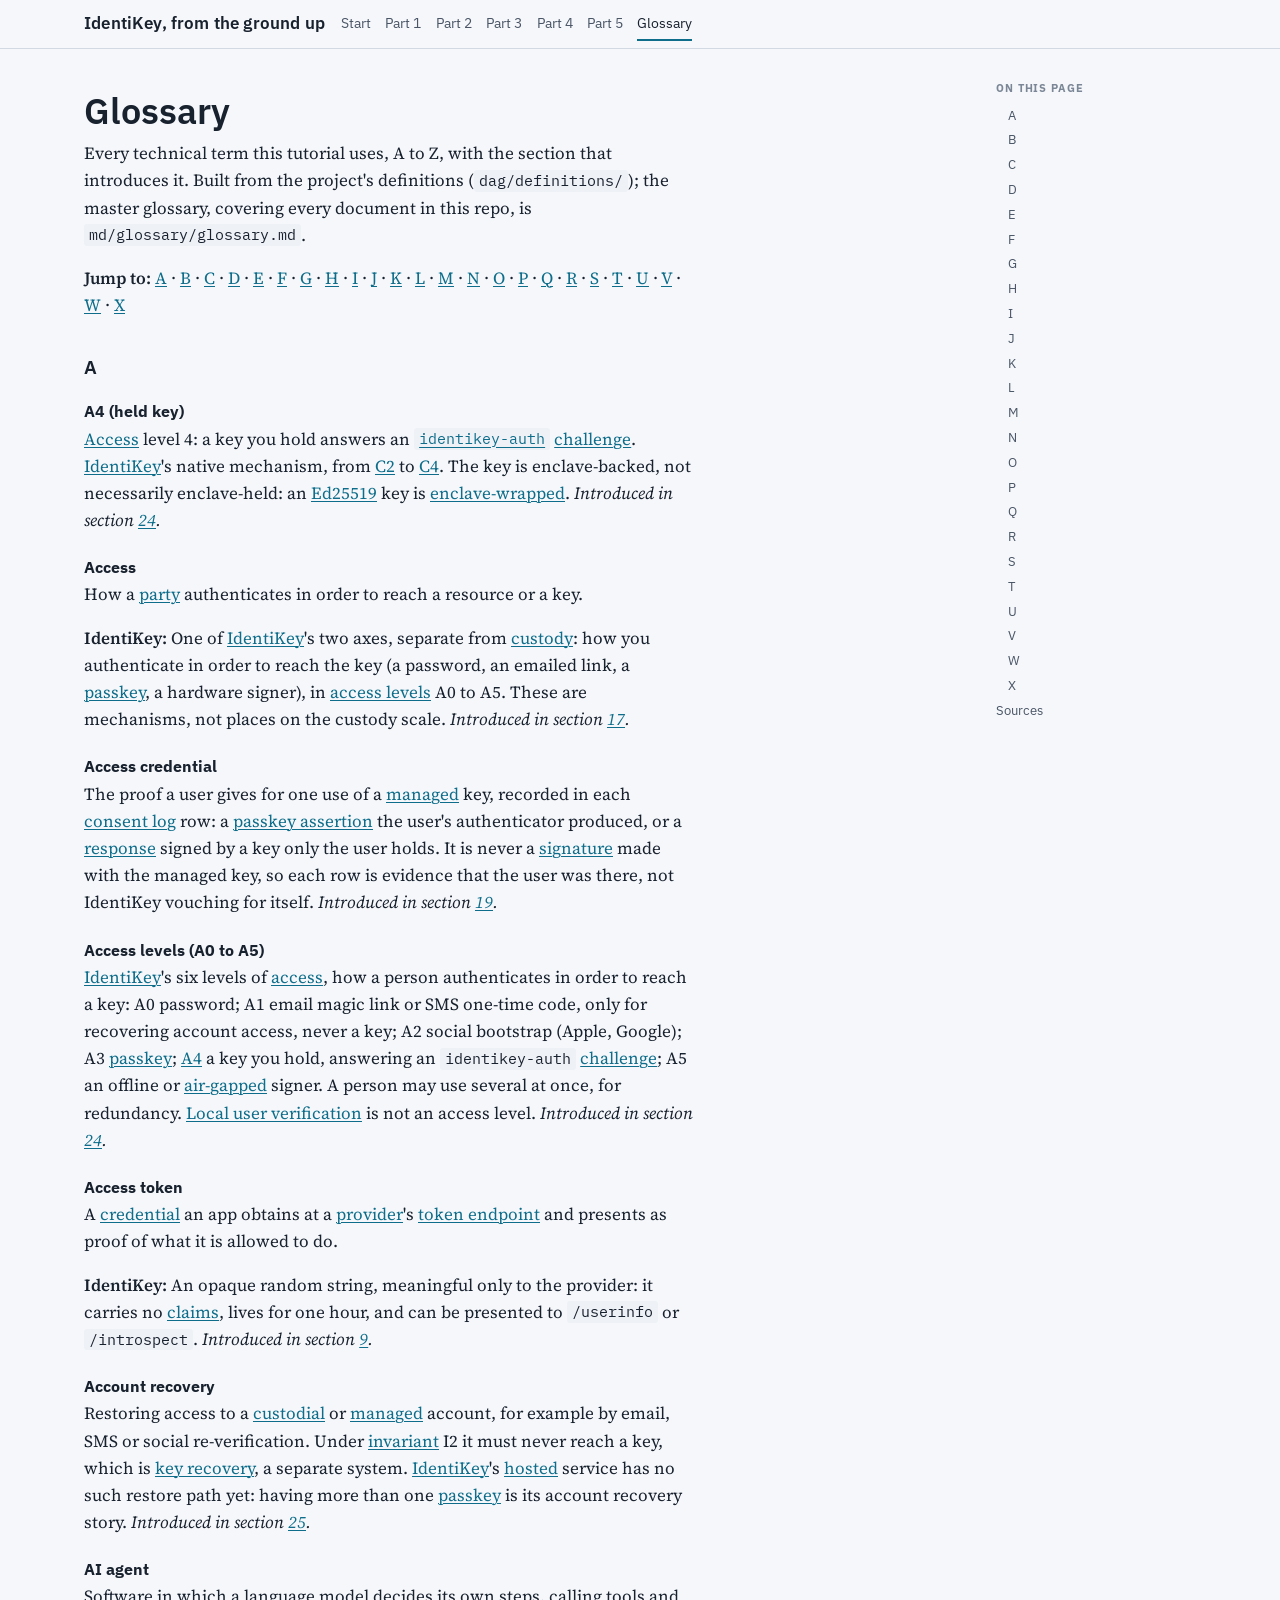
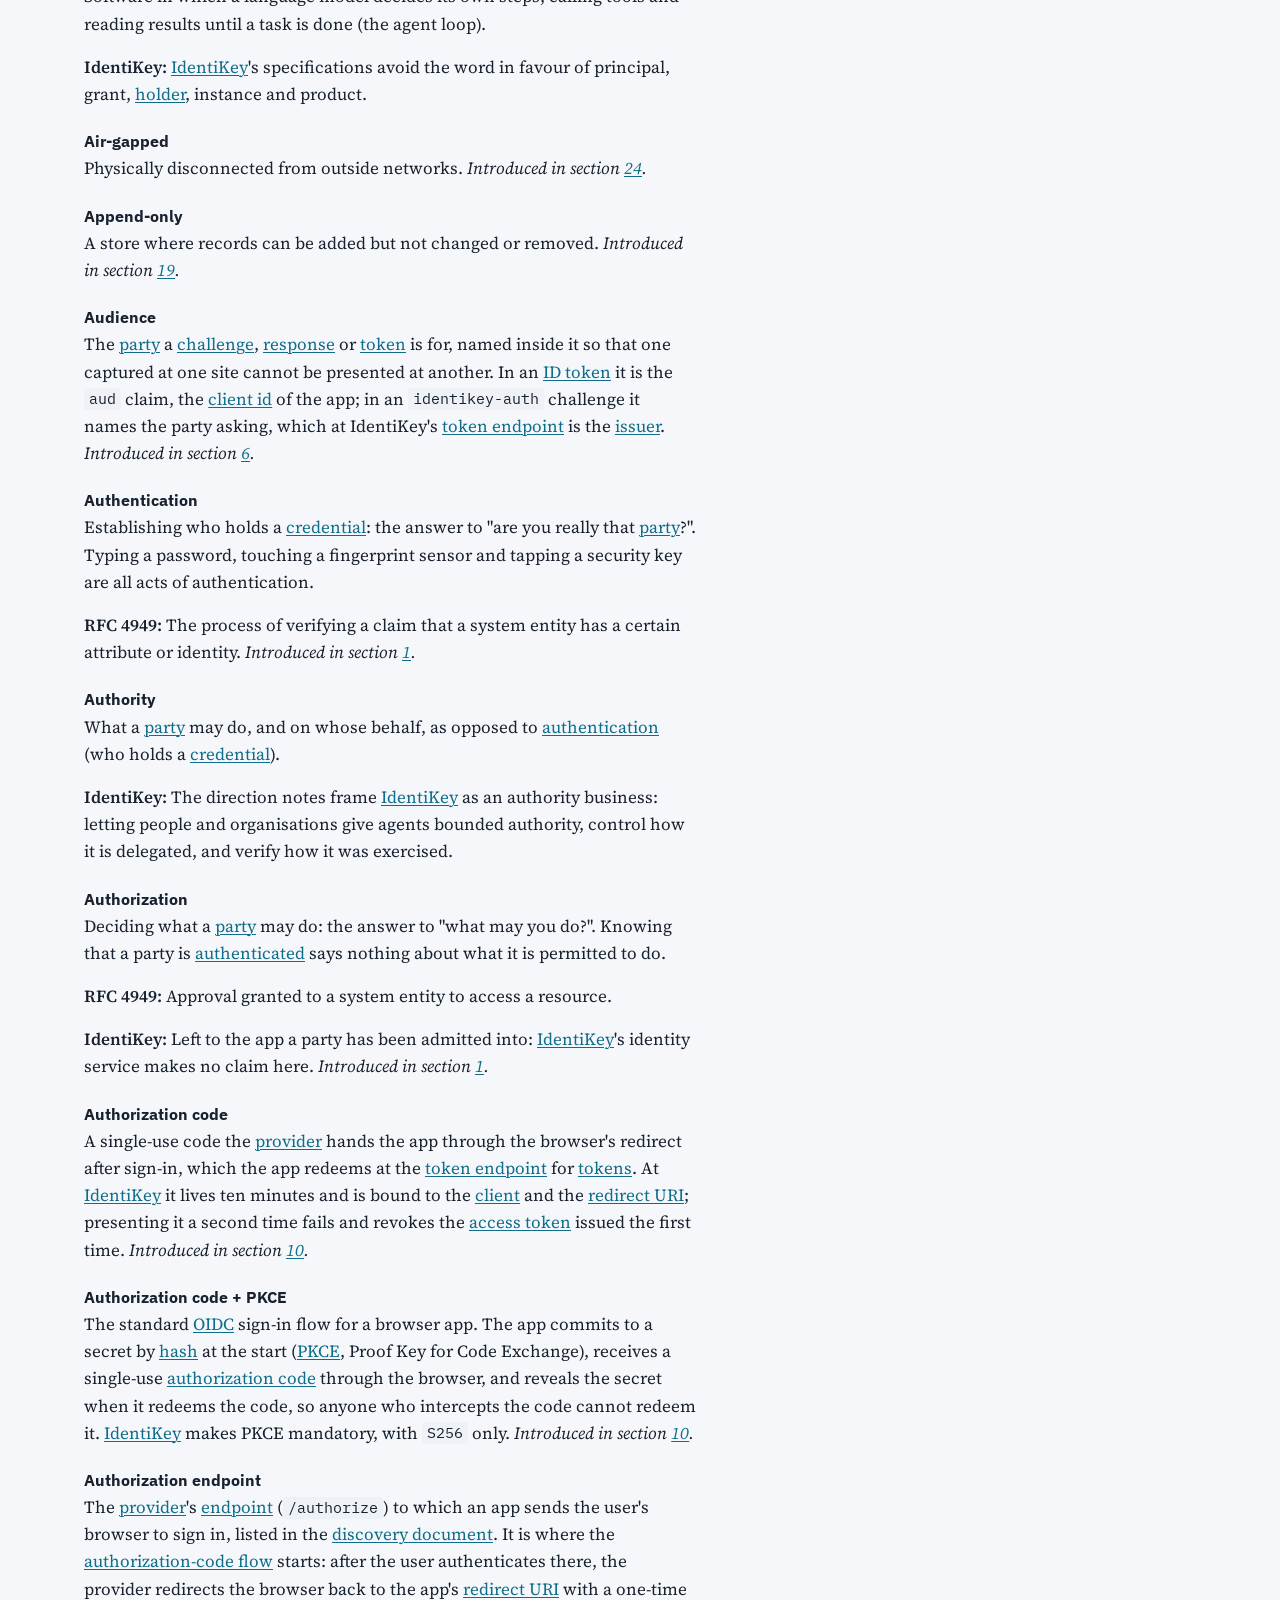
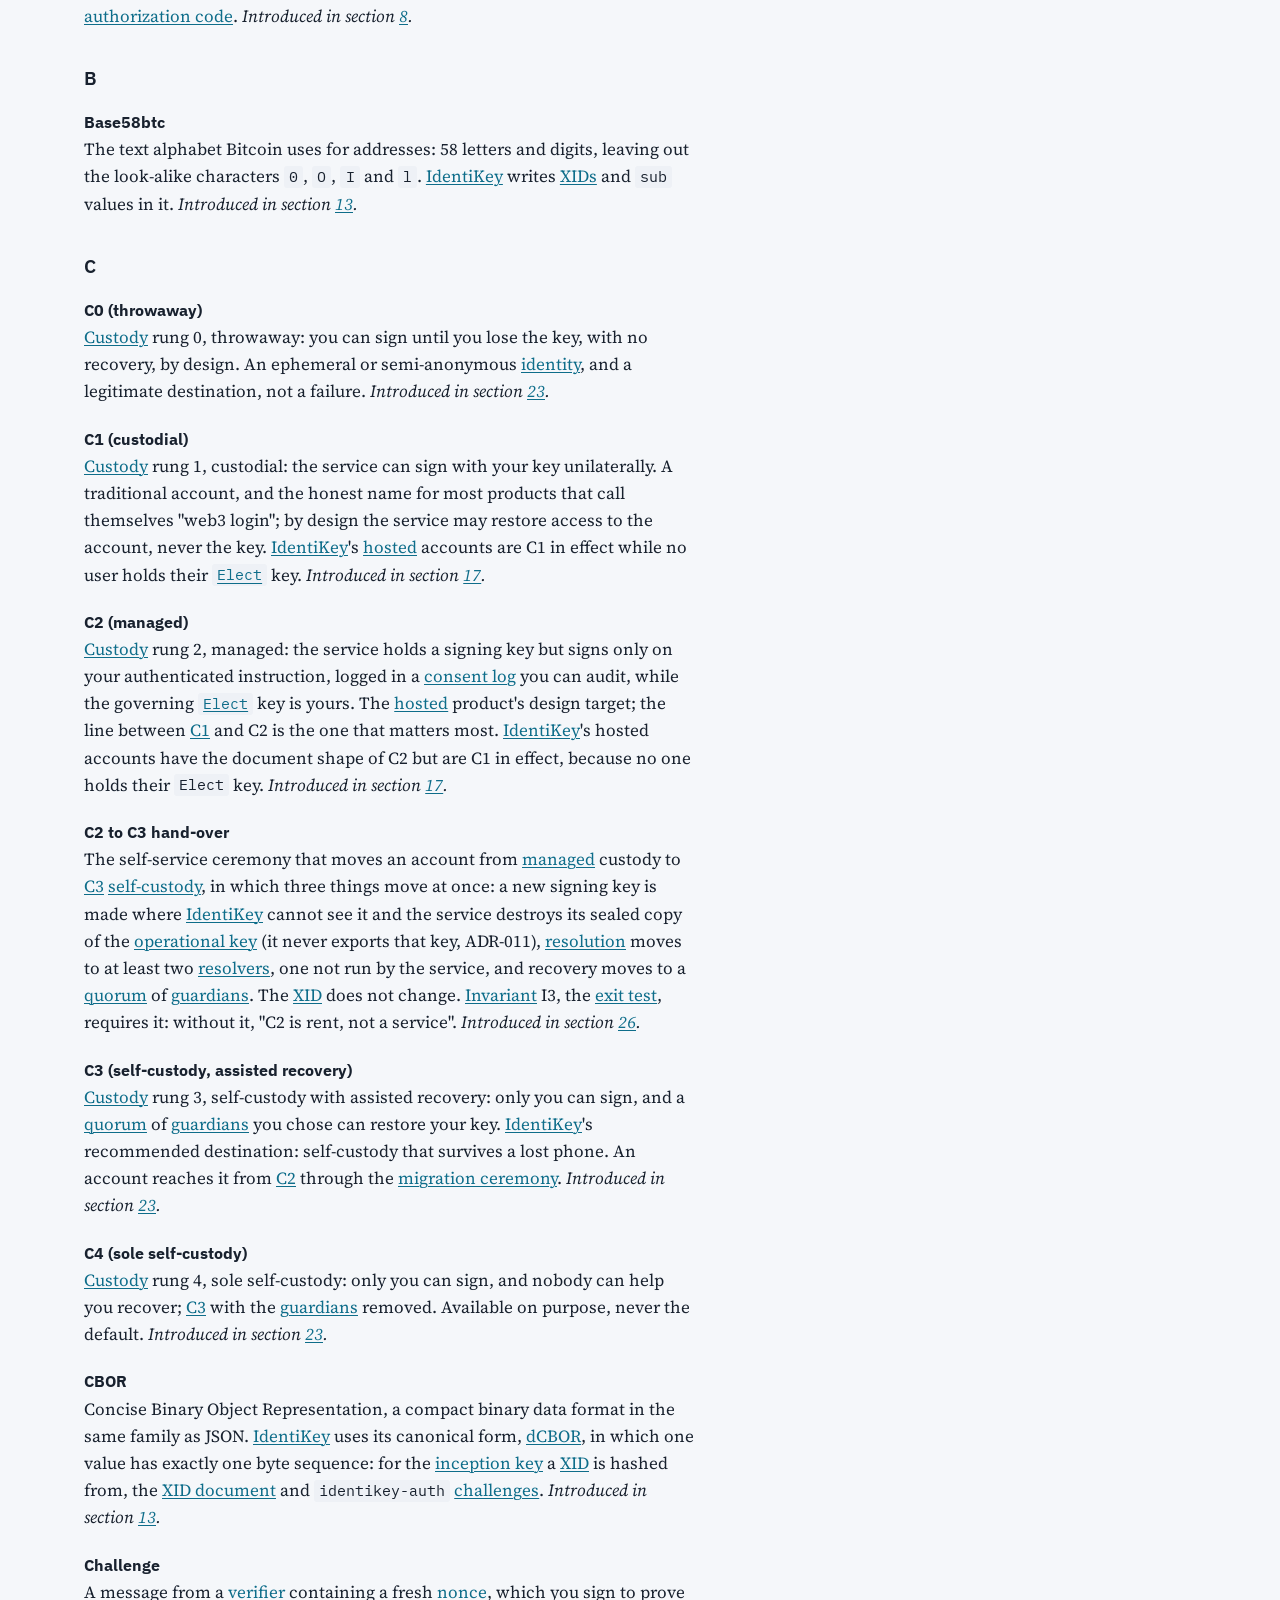
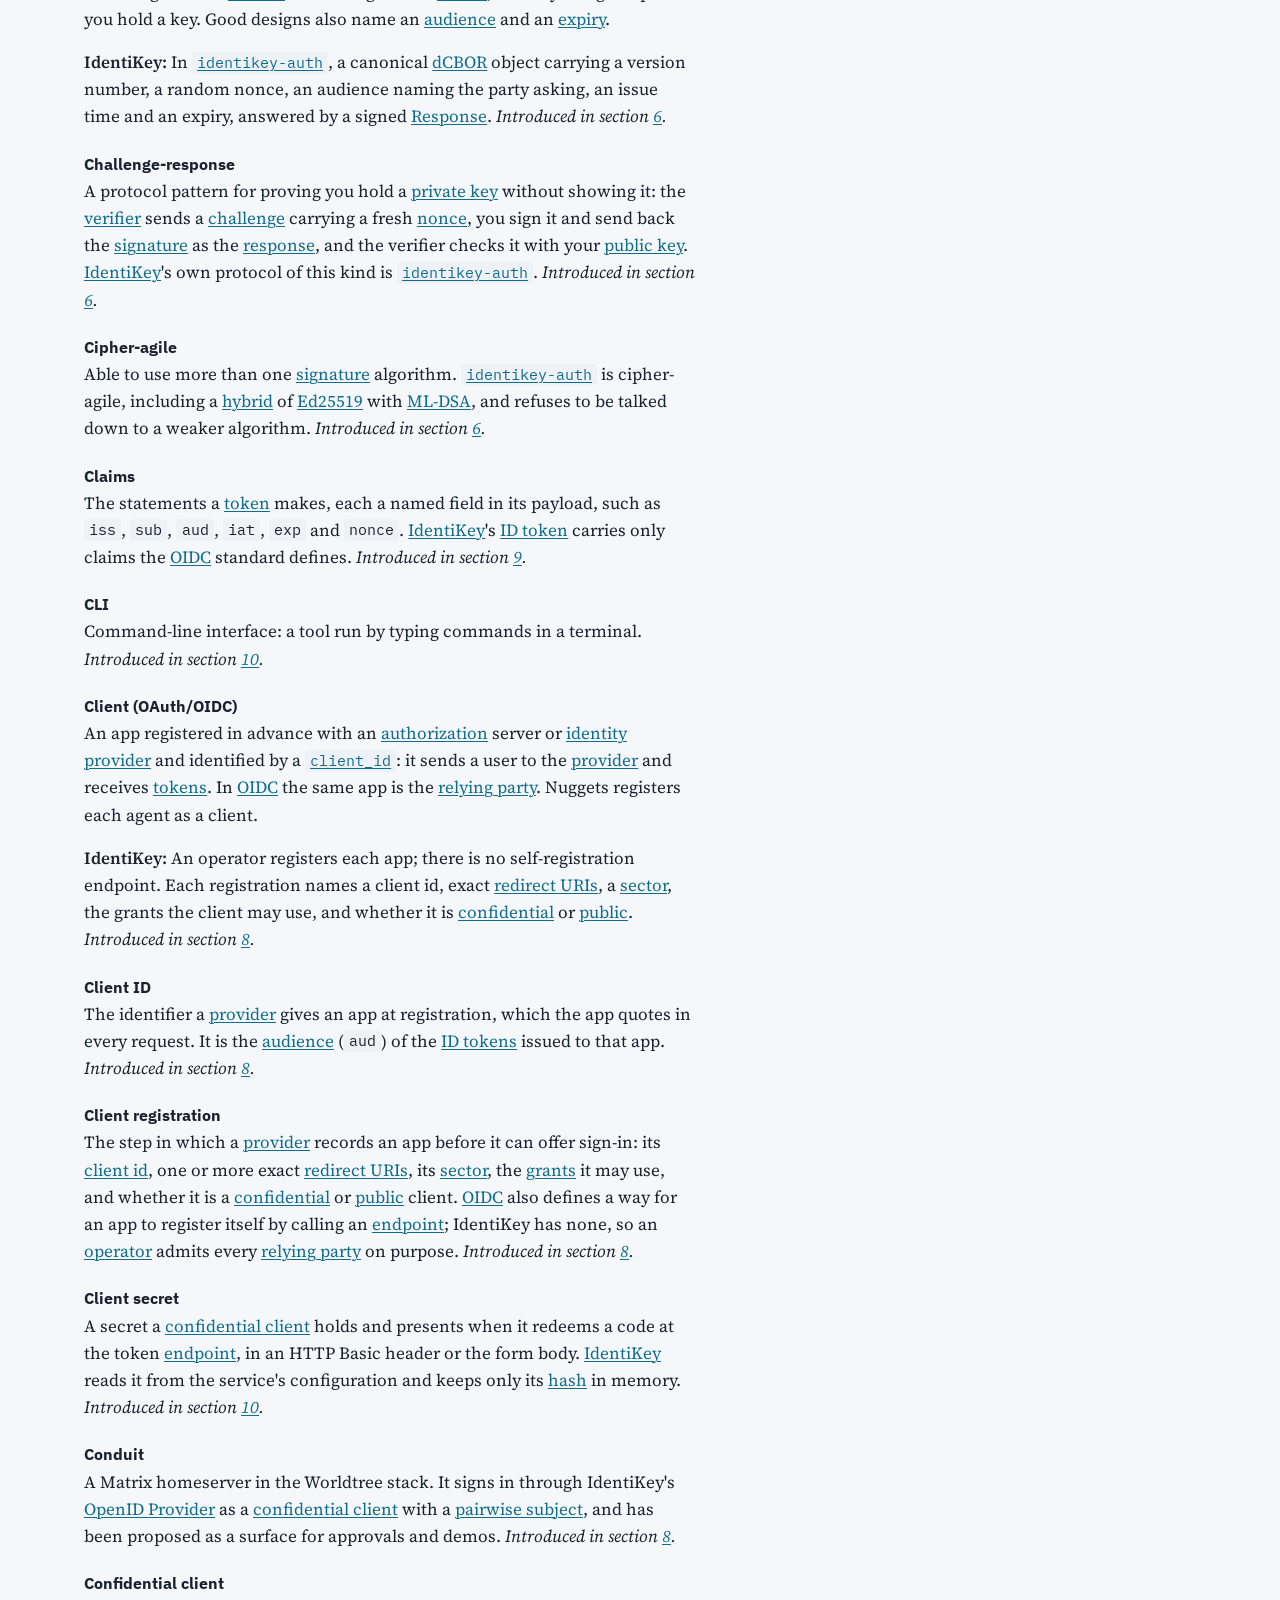
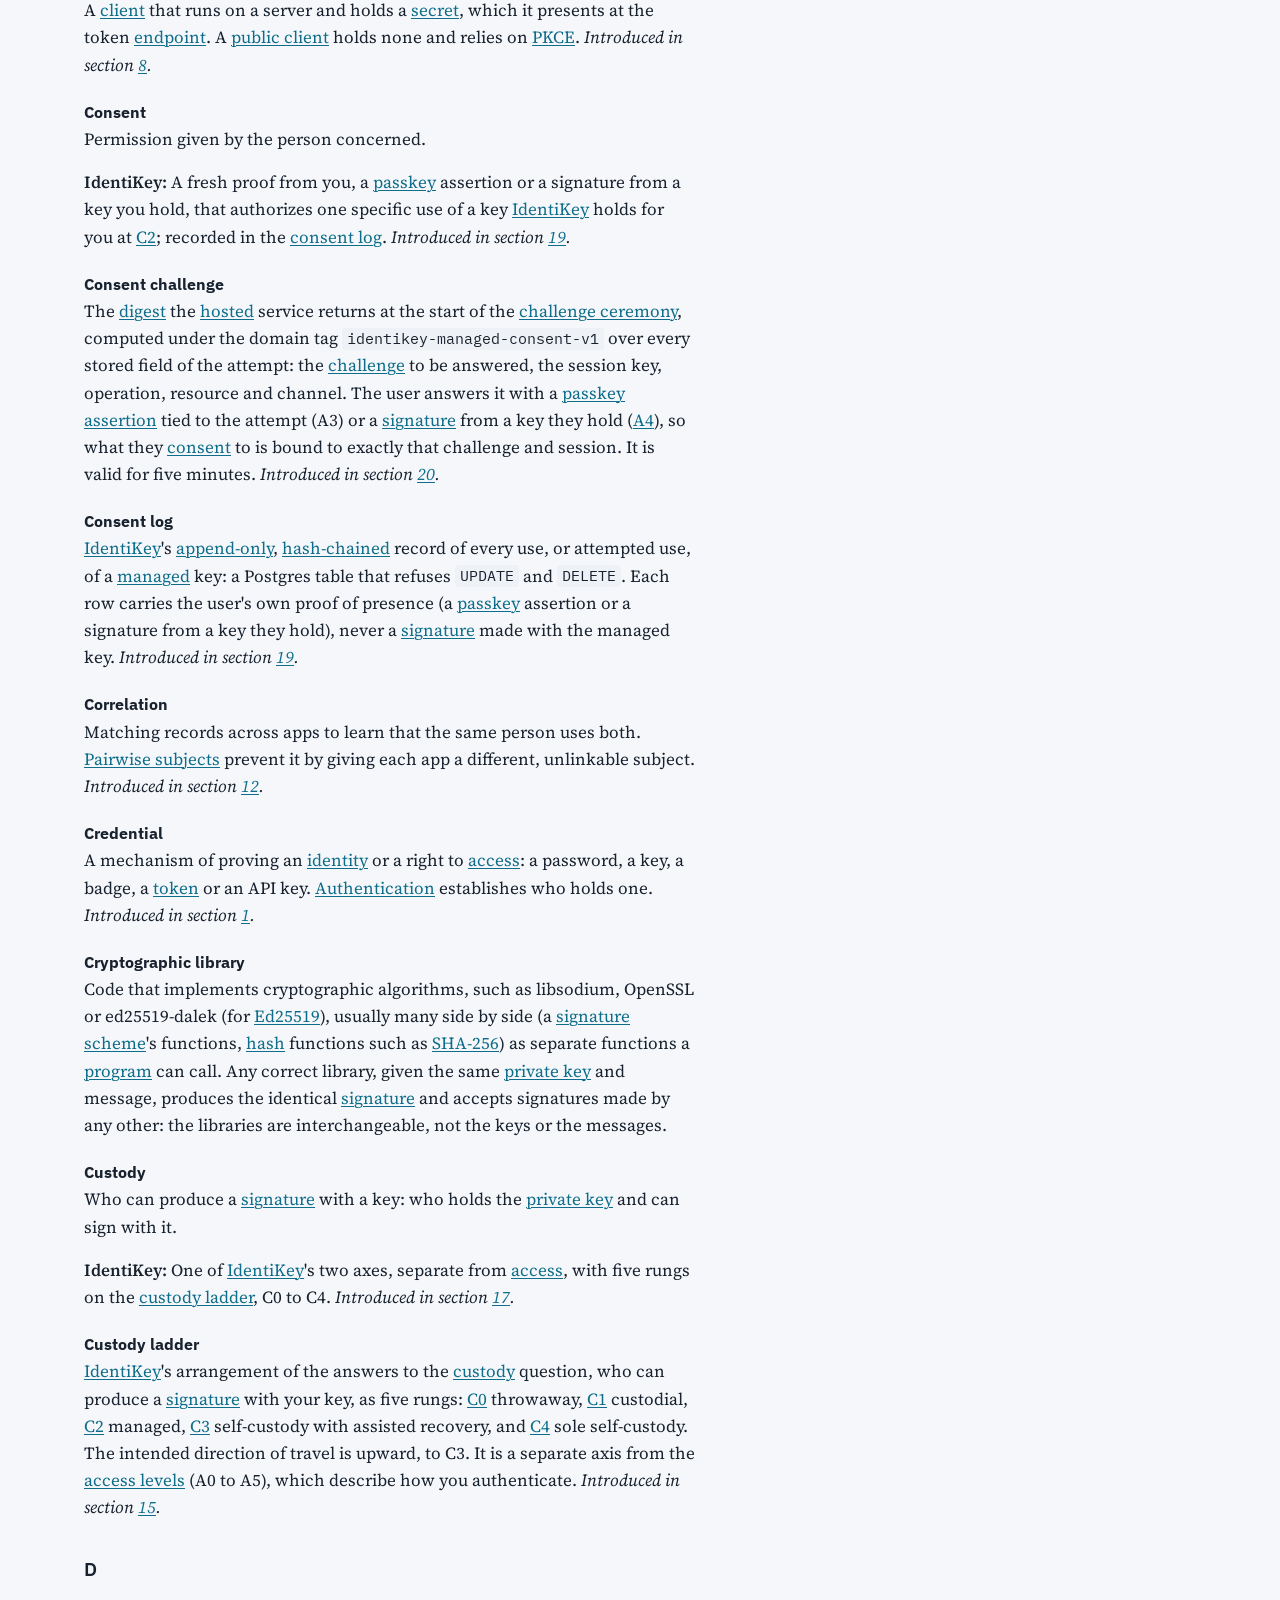
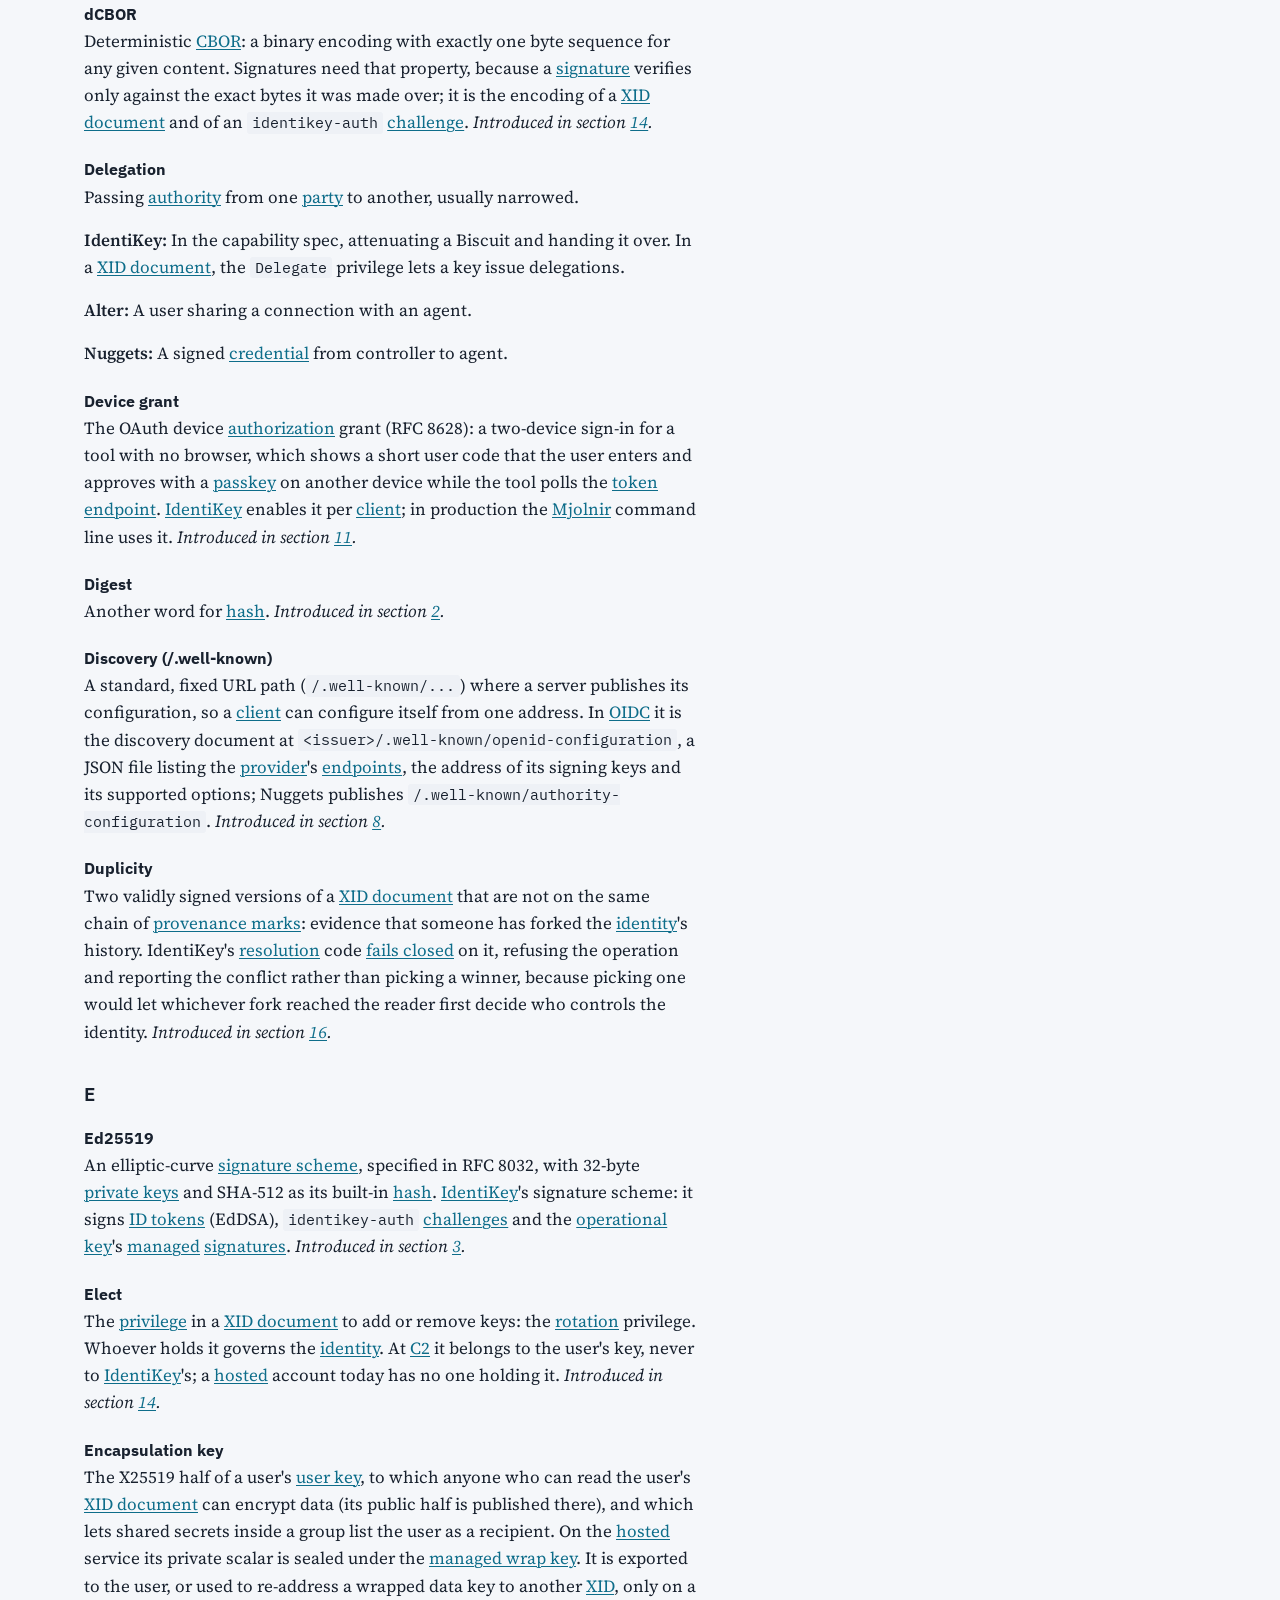
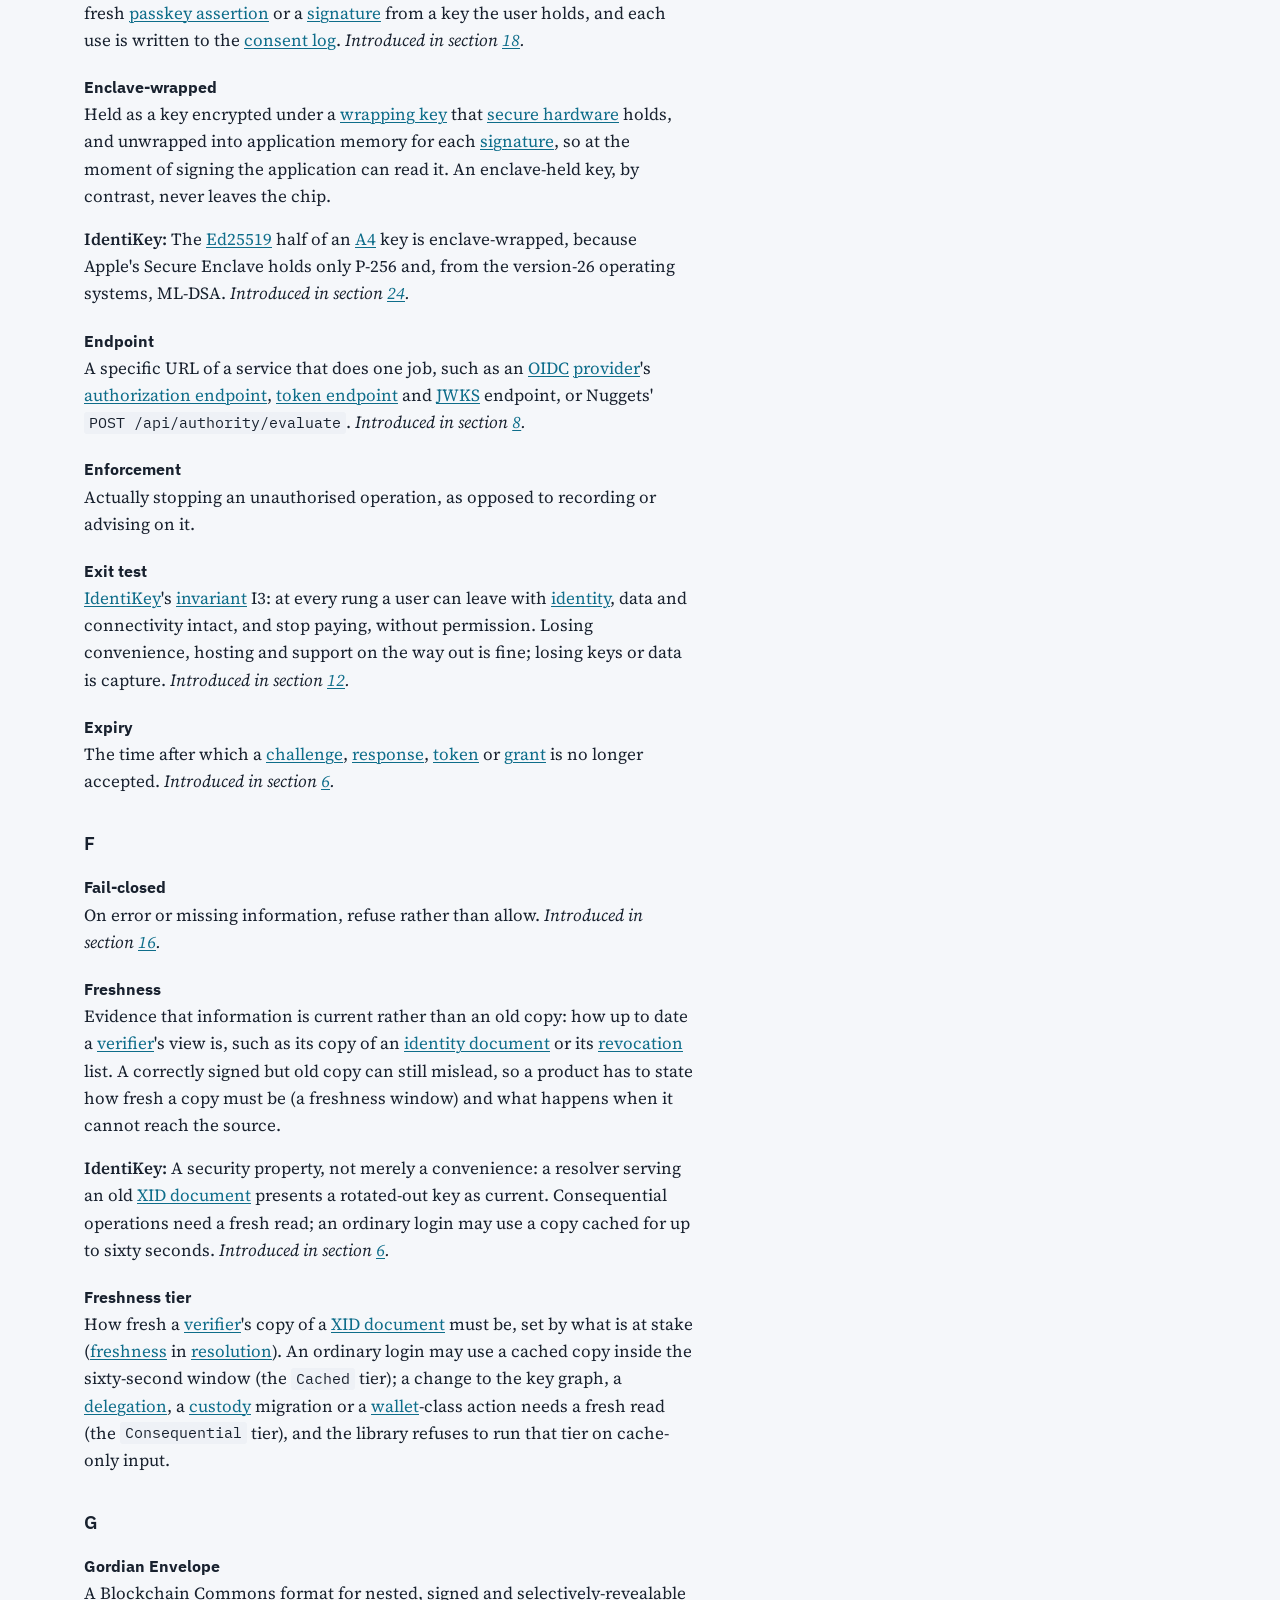
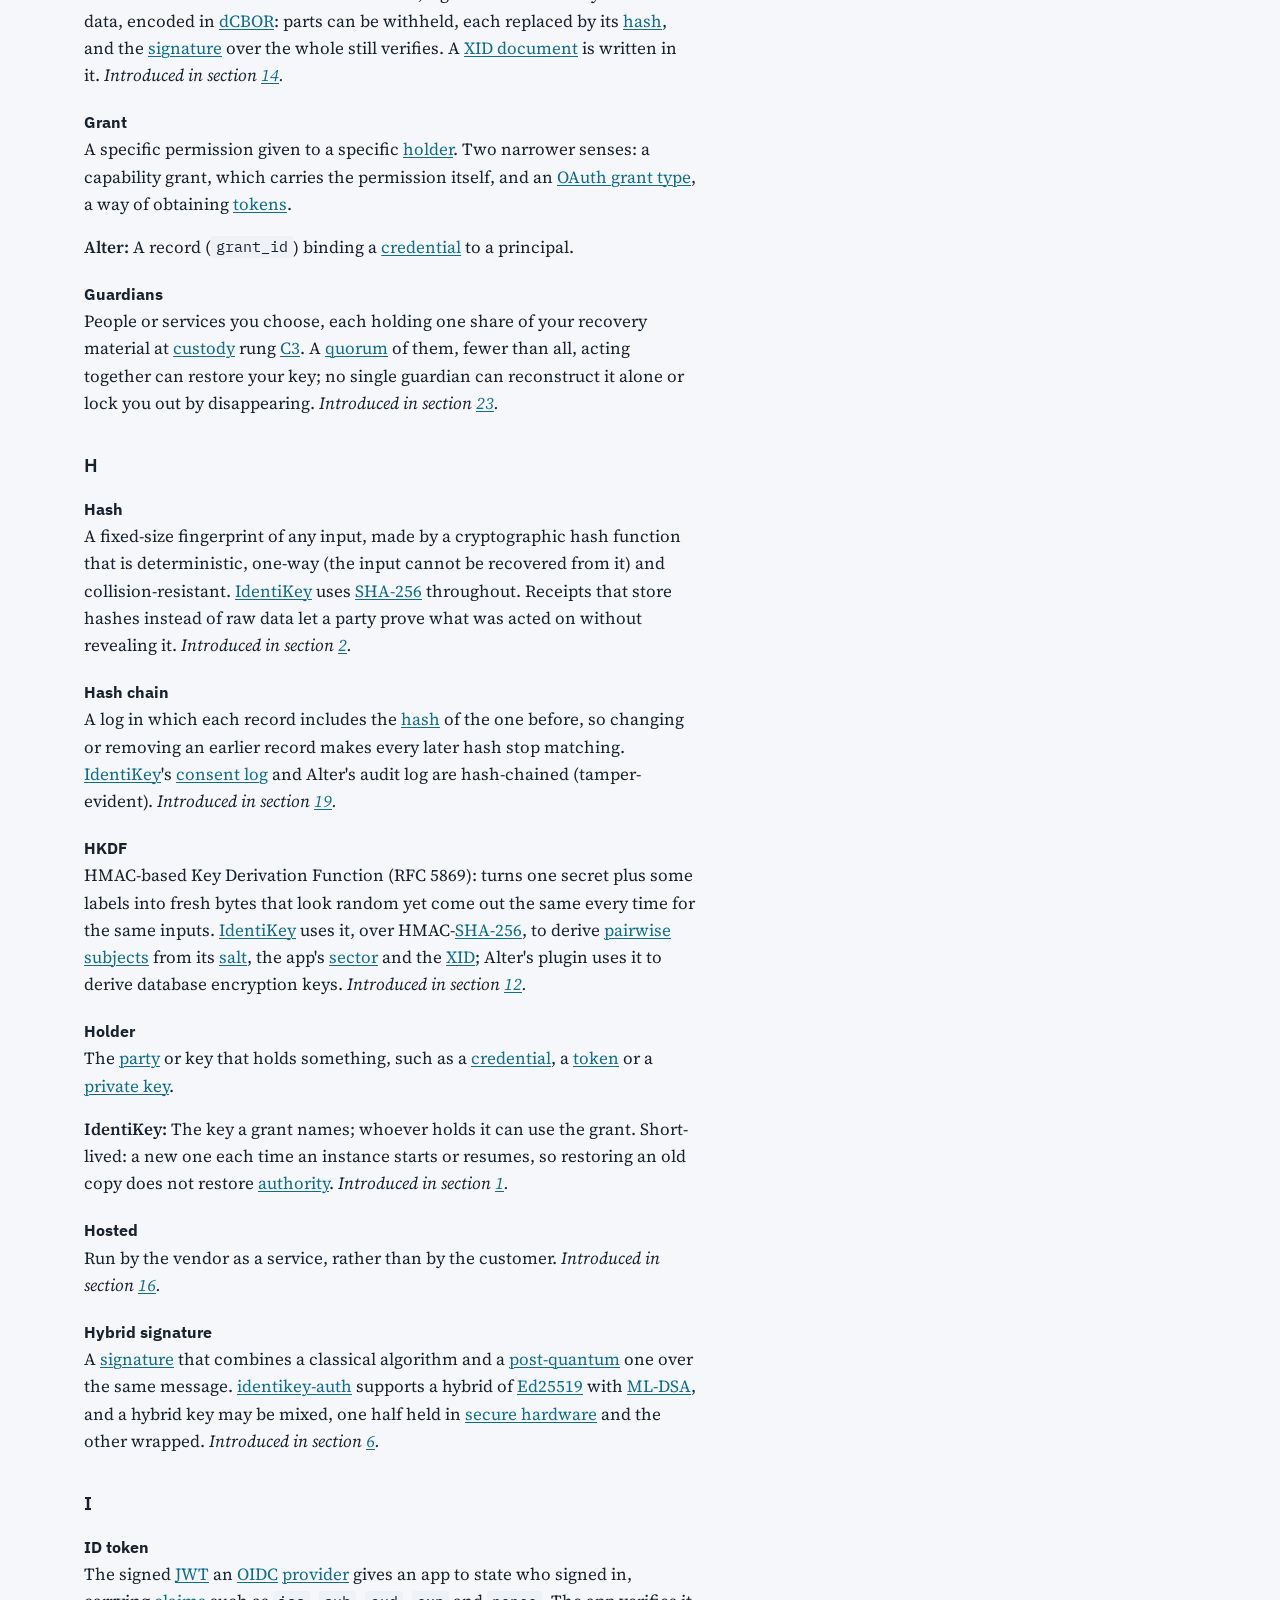
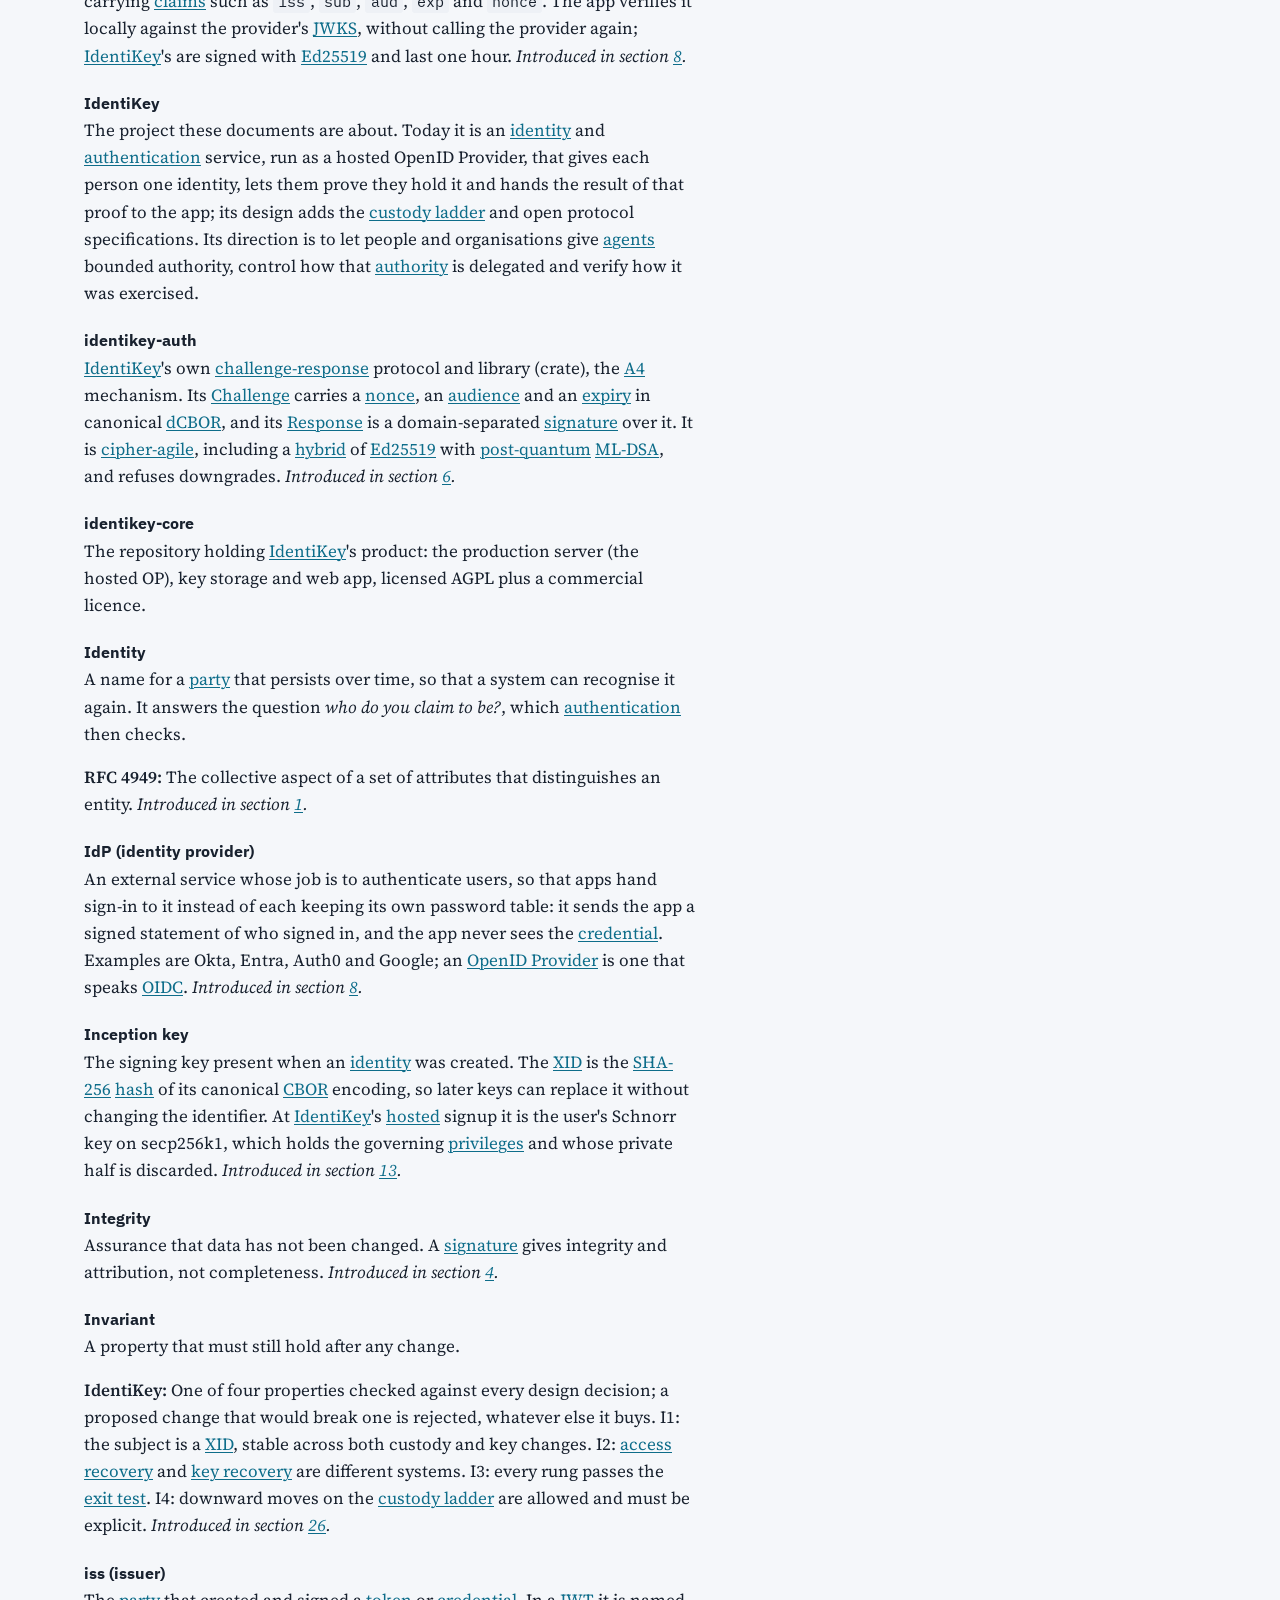
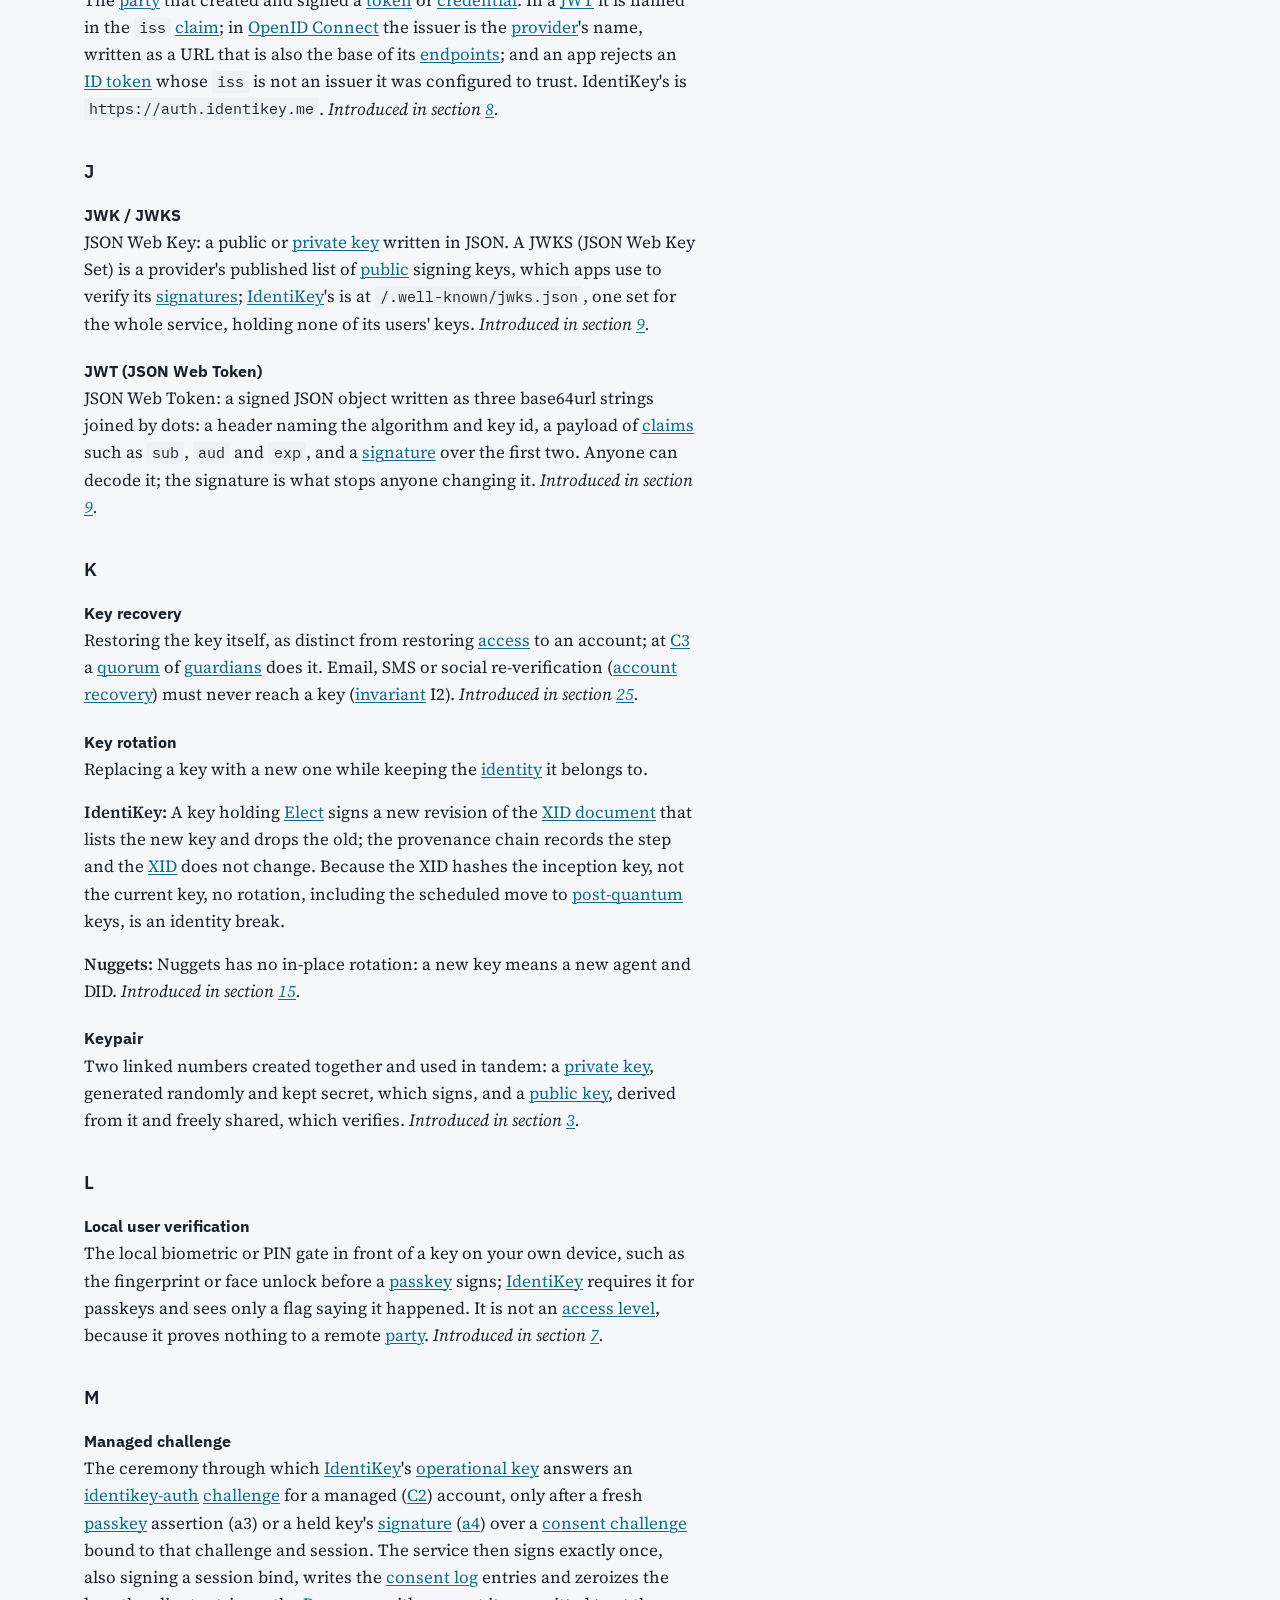
==== commit 58b3720a: "Publish the web edition (source commit 53e890f)" ====
--- a/glossary.html
+++ b/glossary.html
@@ -13,7 +13,7 @@
 <div class="page">
 <main class="prose">
 <h1 id="glossary">Glossary</h1>
-<p>Every technical term this tutorial uses, A to Z, with the section that introduces it. Built from the project's definitions (<code>dag/definitions/</code>); the master glossary, covering every document in this repo, is <code>glossary/glossary.md</code>.</p>
+<p>Every technical term this tutorial uses, A to Z, with the section that introduces it. Built from the project's definitions (<code>dag/definitions/</code>); the master glossary, covering every document in this repo, is <code>md/glossary/glossary.md</code>.</p>
 <p><strong>Jump to:</strong> <a href="glossary.html#a">A</a> · <a href="glossary.html#b">B</a> · <a href="glossary.html#c">C</a> · <a href="glossary.html#d">D</a> · <a href="glossary.html#e">E</a> · <a href="glossary.html#f">F</a> · <a href="glossary.html#g">G</a> · <a href="glossary.html#h">H</a> · <a href="glossary.html#i">I</a> · <a href="glossary.html#j">J</a> · <a href="glossary.html#k">K</a> · <a href="glossary.html#l">L</a> · <a href="glossary.html#m">M</a> · <a href="glossary.html#n">N</a> · <a href="glossary.html#o">O</a> · <a href="glossary.html#p">P</a> · <a href="glossary.html#q">Q</a> · <a href="glossary.html#r">R</a> · <a href="glossary.html#s">S</a> · <a href="glossary.html#t">T</a> · <a href="glossary.html#u">U</a> · <a href="glossary.html#v">V</a> · <a href="glossary.html#w">W</a> · <a href="glossary.html#x">X</a></p>
 <h3 id="a">A</h3>
 <h4 id="a4-held-key">A4 (held key)</h4>
@@ -377,7 +377,7 @@
 <p>Every statement about IdentiKey's behaviour in this tutorial was checked against the project's own repositories, read directly, as of 23 October 2026. No web searches were made in preparing it, and no source outside the repositories and the author's general training was used. The repository state was <code>identikey-core</code> at commit <code>4bc95fe</code> on <code>main</code> (21 October 2026) and <code>identikey-dev</code> at commit <code>d259dd3</code>.</p>
 <p><strong>identikey-core, documents.</strong> <code>docs/custody-ladder.md</code> (rungs, access levels, the grid, invariants I1–I4, the enclave-held and enclave-wrapped distinction). <code>docs/ARCHITECTURE.md</code>, in particular ADR-001 (the XID as subject), ADR-004 (the production origin), ADR-005 (the challenge-response grant accepts only an identikey-auth Response), ADR-007 (resolution), ADR-008 (pre-rotation and the privilege split), ADR-009 (pairwise subjects), ADR-010 (C2 is the privilege split and C1 until the user holds Elect), ADR-011 (the migration ceremony does not export the managed key) and ADR-012 (the encapsulation key as wrap target). <code>docs/LEARNINGS.md</code>. <code>docs/oidc/README.md</code>. <code>openspec/specs/managed-custody/spec.md</code> (the challenge ceremony, held encapsulation key, friend rewrap). <code>README.md</code> and <code>CLAUDE.md</code>.</p>
 <p><strong>identikey-core, code.</strong> <code>crates/identikey-server/src/main.rs</code> (routes, signup, the XID document endpoint, SSH and git devices), <code>managed_challenge.rs</code>, <code>account.rs</code>, <code>encapsulation.rs</code>, <code>ceremonies.rs</code>, <code>pages.rs</code>. <code>crates/identikey-keys/src/consent.rs</code> (the entry encoding), <code>managed_challenge.rs</code> (limits and domain tag), <code>privilege.rs</code>, <code>xid.rs</code>, <code>rung.rs</code>, <code>resolve.rs</code>. <code>crates/identikey-oidc/src/provider.rs</code> (token lifetimes, refresh rotation, the grant dispatch), <code>subject.rs</code> (the HKDF construction), <code>device.rs</code> (device grant constants), <code>discovery.rs</code>.</p>
-<p><strong>identikey-dev.</strong> <code>analysis/2026-10-17-identikey-authority-direction/identikey-authority-direction.md</code>, and the first edition of this tutorial and of the Spec document, used for scope only. Where the first edition and the code disagreed, the code was followed.</p>
+<p><strong>identikey-dev.</strong> <code>md/analysis/2026-10-17-identikey-authority-direction/identikey-authority-direction.md</code>, and the first edition of this tutorial and of the Spec document, used for scope only. Where the first edition and the code disagreed, the code was followed.</p>
 <p><strong>General background, from training.</strong> OAuth 2.0 (RFC 6749), OpenID Connect Core 1.0, PKCE (RFC 7636), the device authorization grant (RFC 8628), token introspection (RFC 7662) and revocation (RFC 7009), JSON Web Key, Algorithms and Token (RFC 7517, 7518, 7519), HKDF (RFC 5869), Ed25519 (RFC 8032), X25519 (RFC 7748), XChaCha20-Poly1305, Schnorr signatures on secp256k1 (BIP-340), ML-DSA (FIPS 204), WebAuthn, deterministic CBOR, Blockchain Commons' Gordian Envelope and XID specifications, and the KERI design papers for the resolution pattern. Kerckhoffs's principle is from 1883.</p>
 <nav class="pager"><a class="prev" href="part5.html"><small>Previous</small>Part 5. The custody ladder</a></nav>
 <footer class="site-footer"><p class="ik-note">Generated from <code>tutorials/identikey-tutorial-v3.md</code> on 3 Nov 2026 by <code>tutorials/web/build.py</code>. Interactives run entirely in your browser; nothing is sent anywhere.</p></footer>
